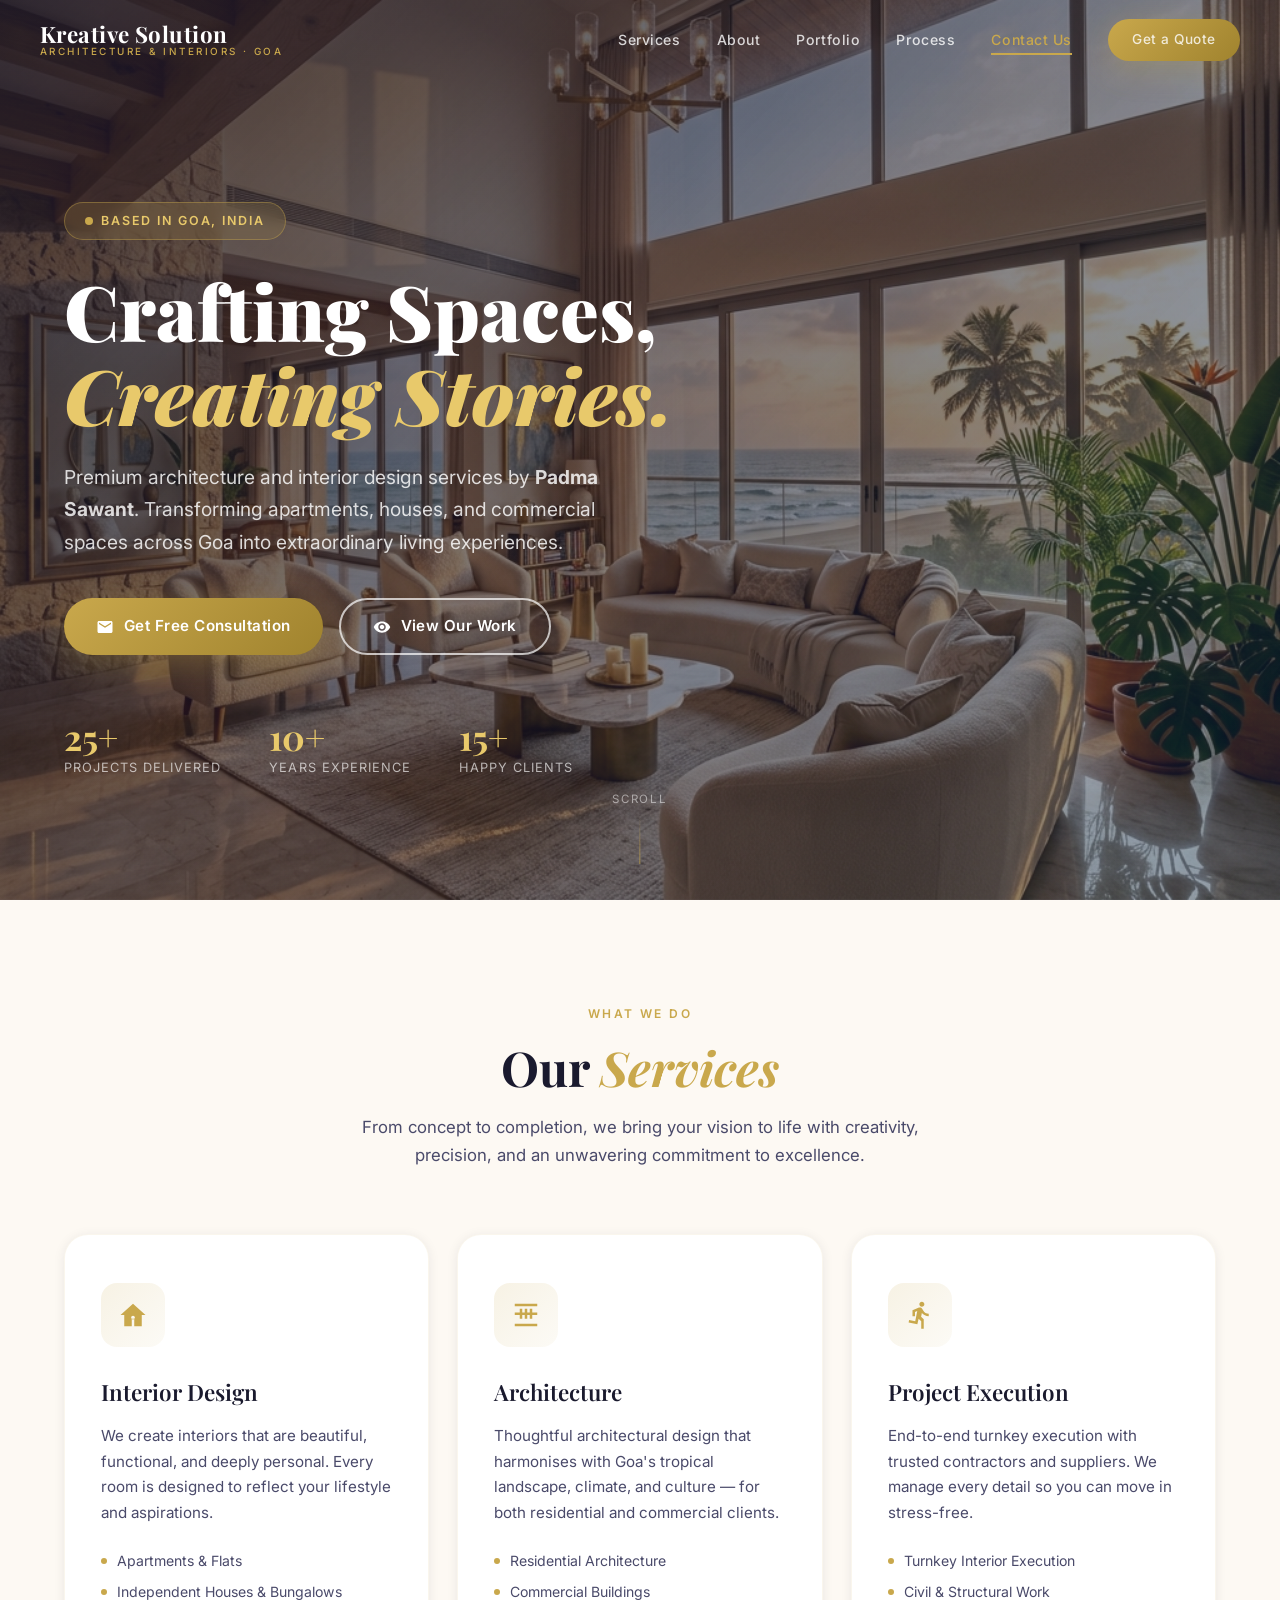
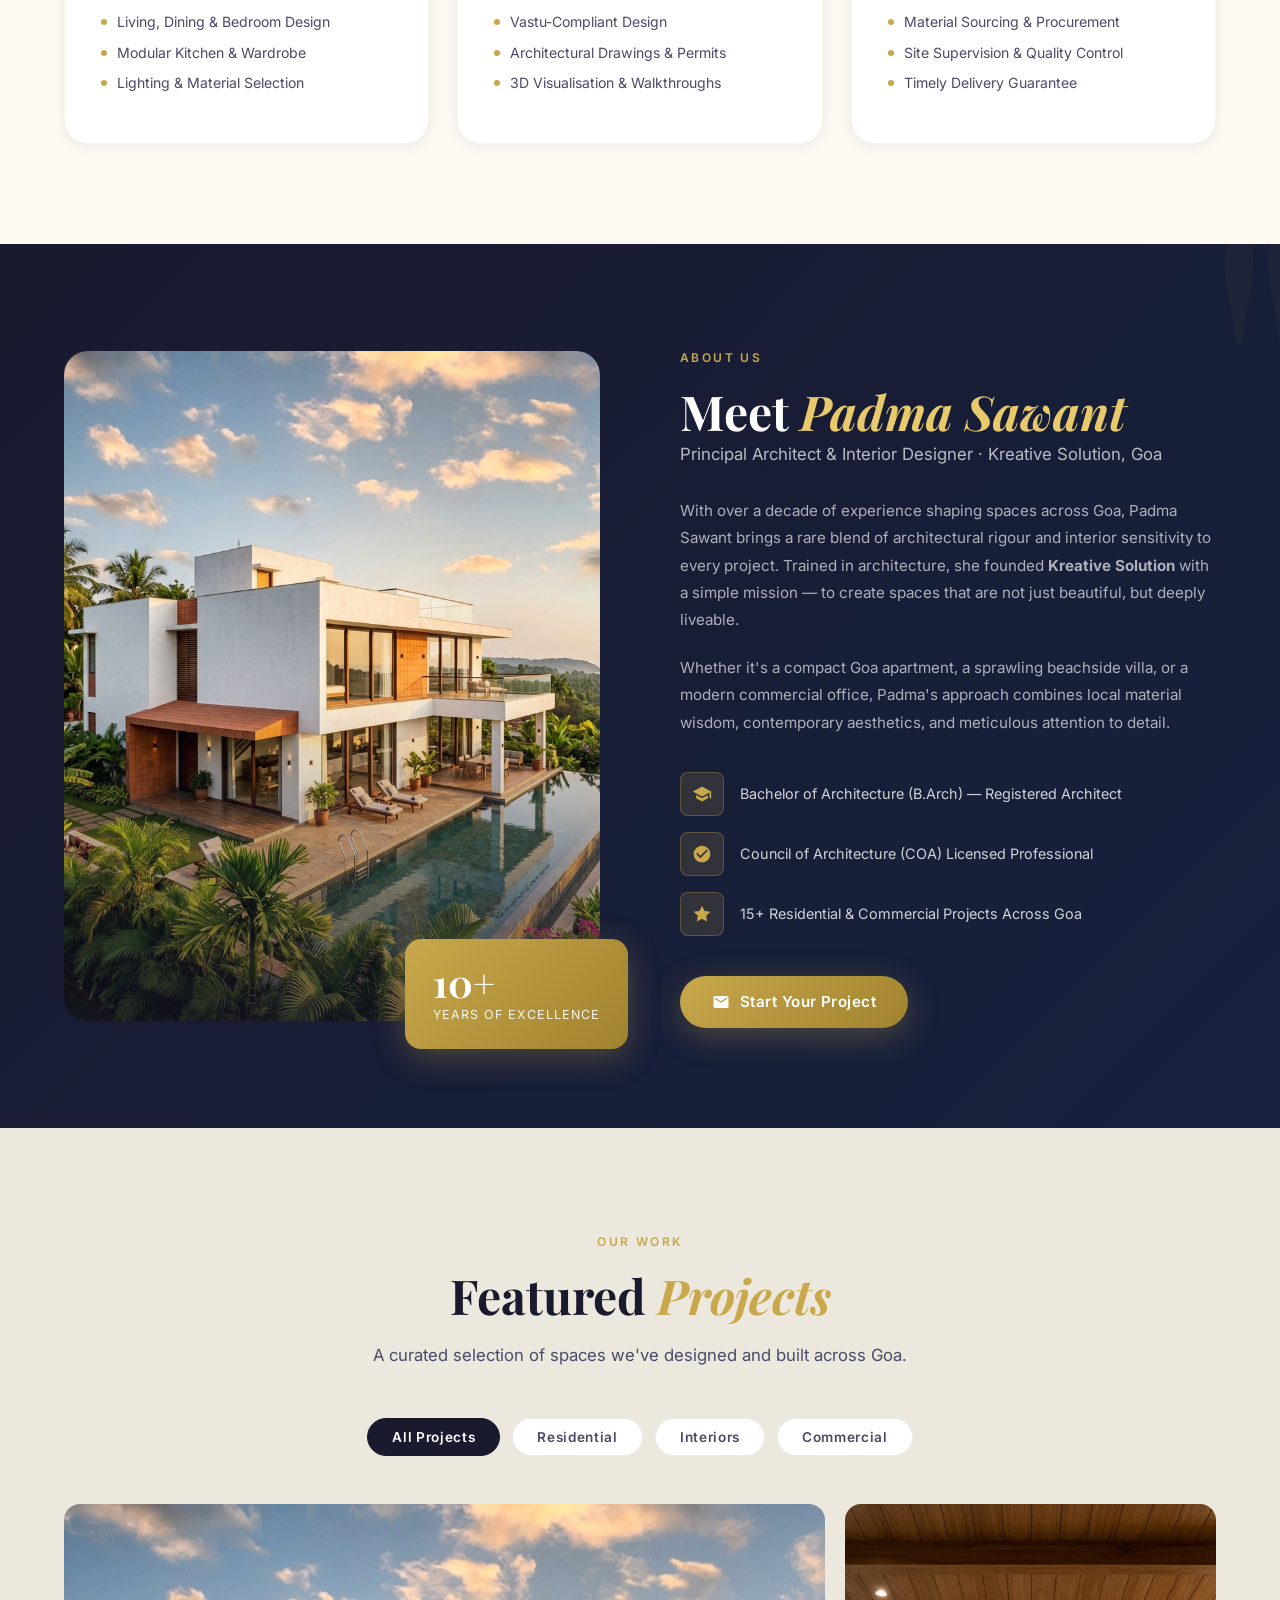
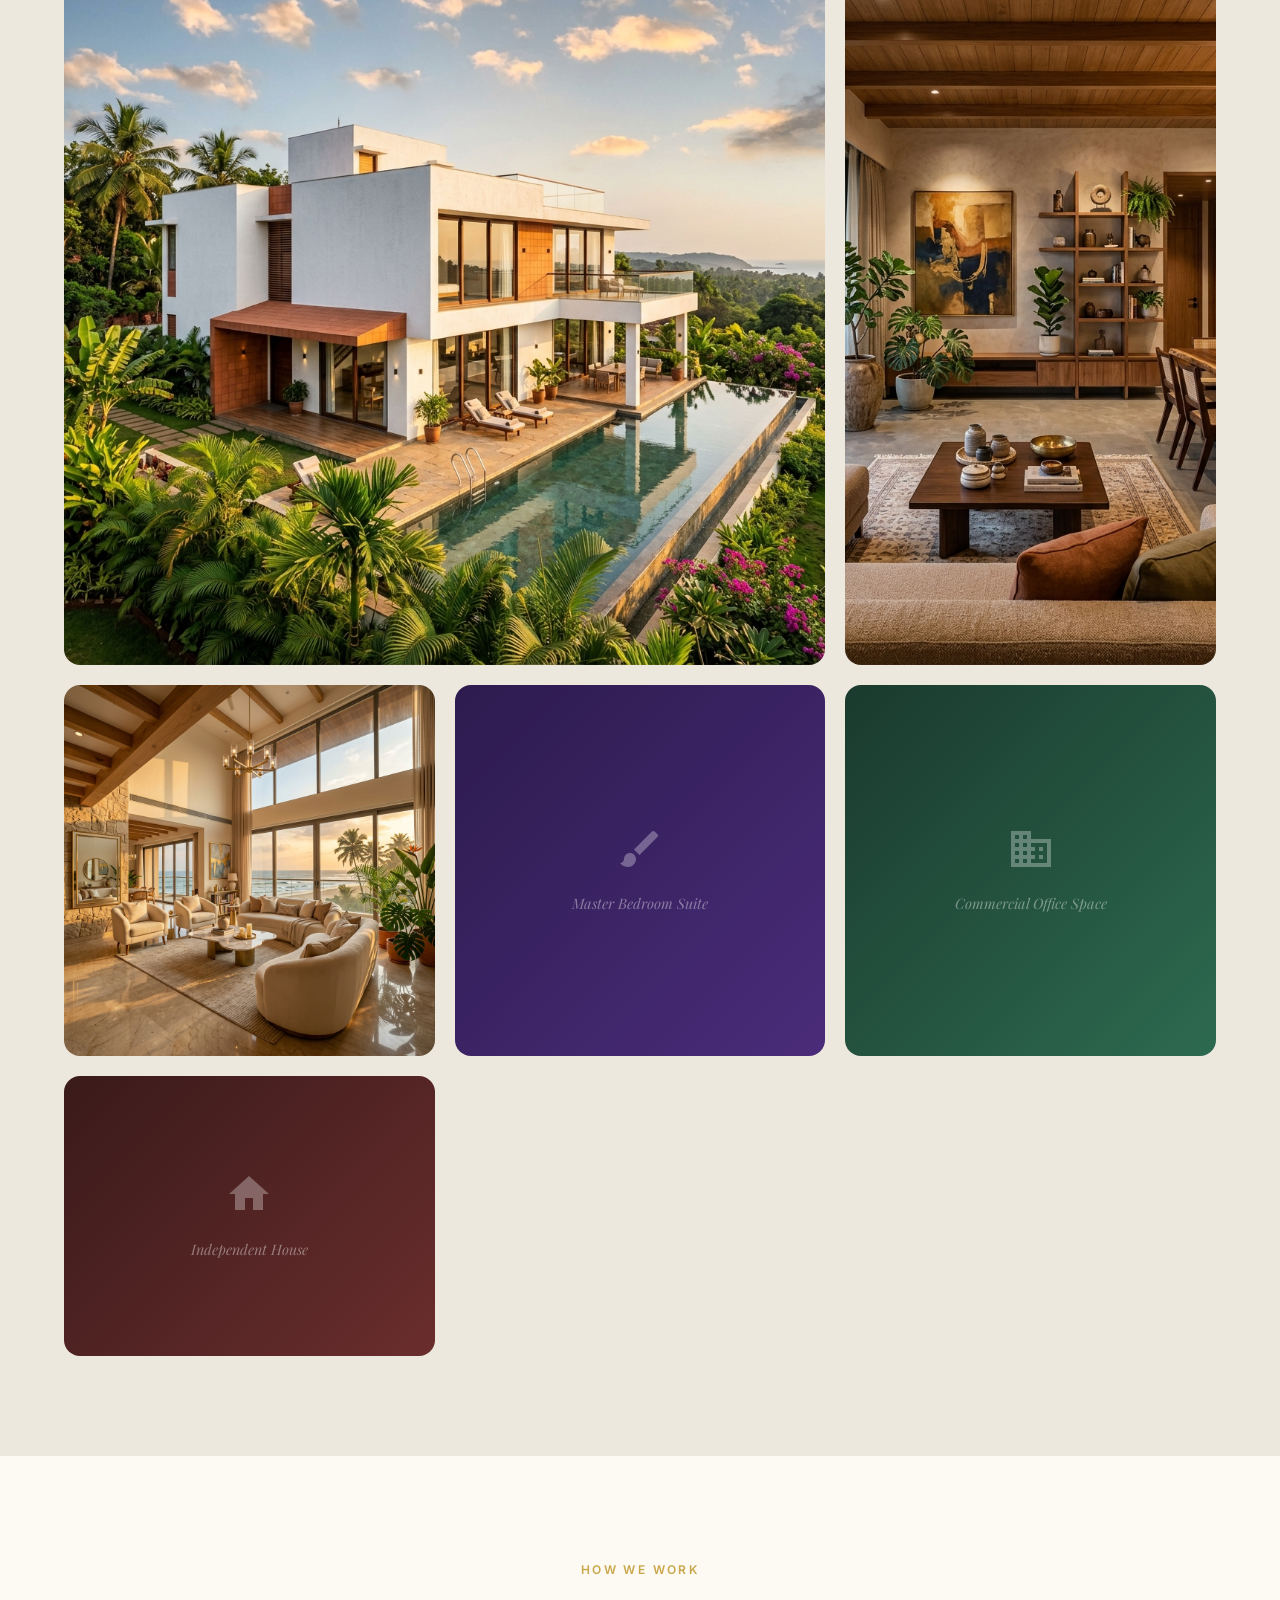
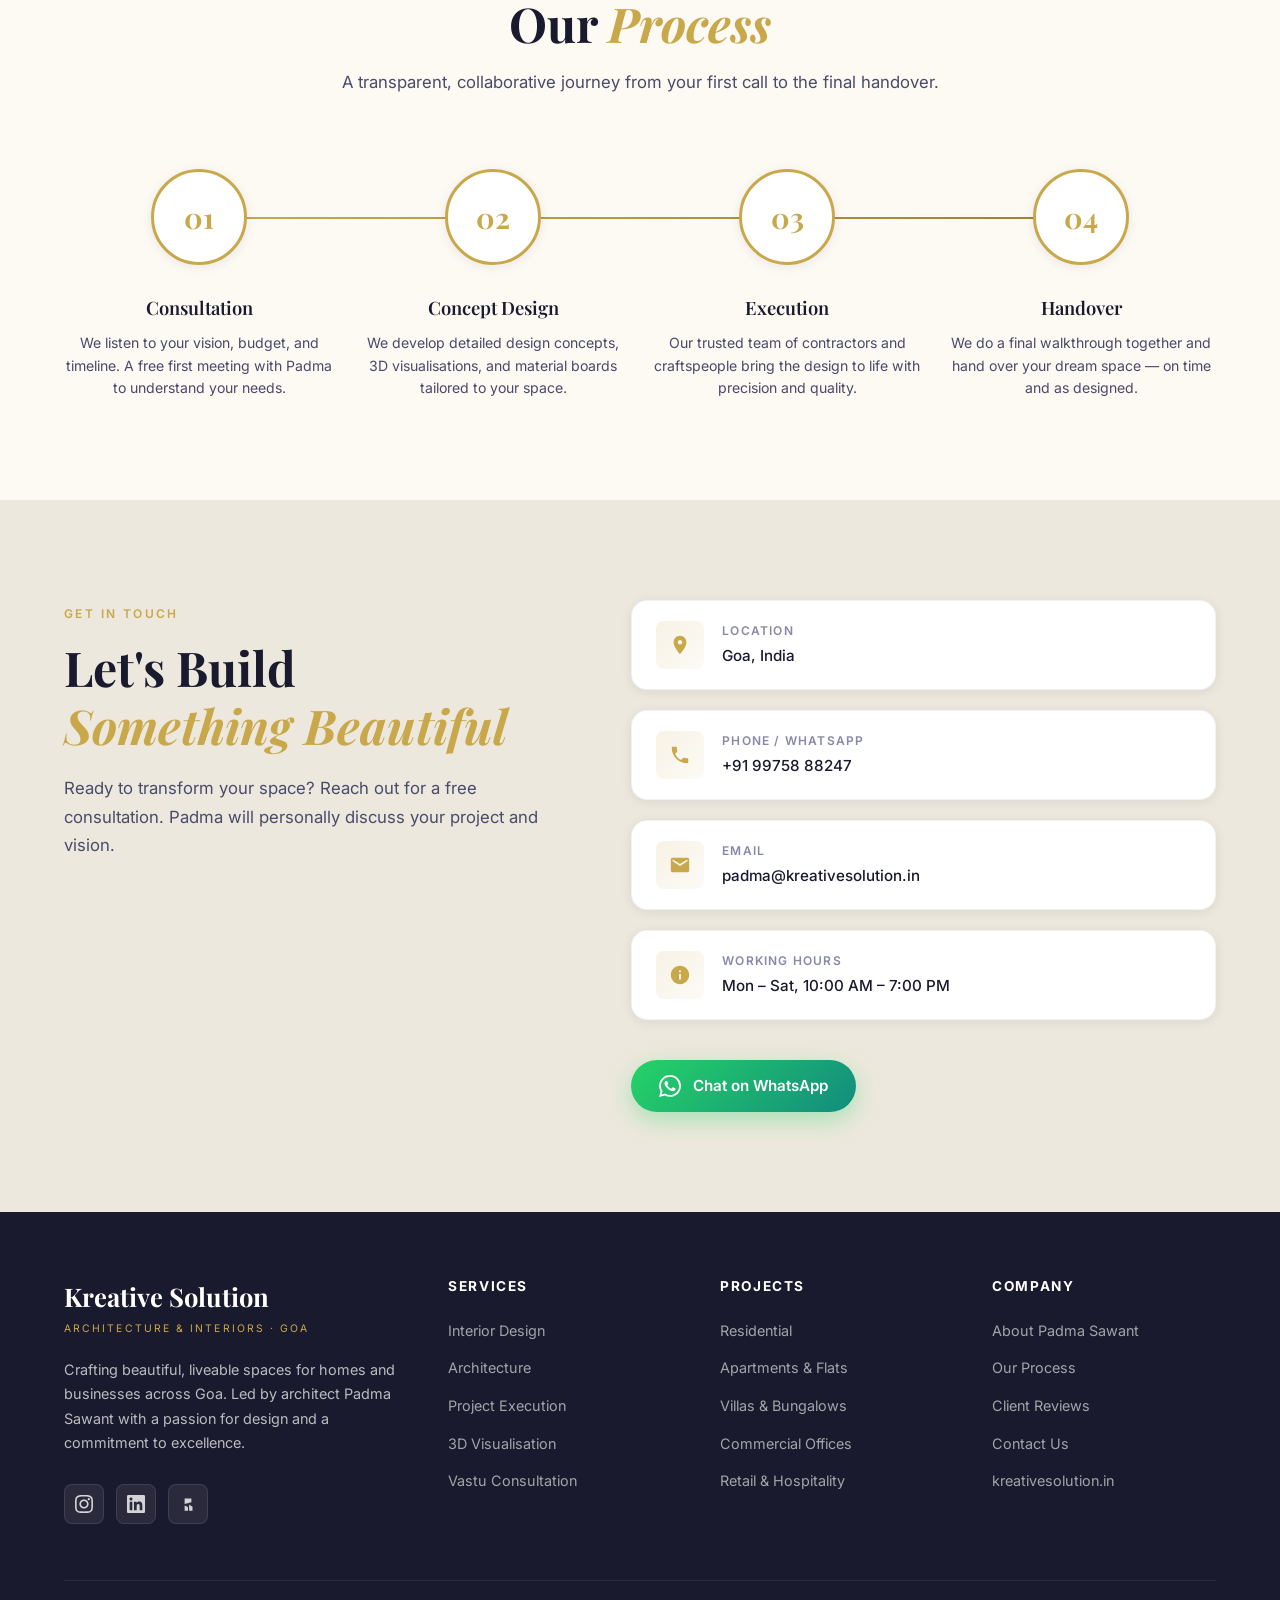
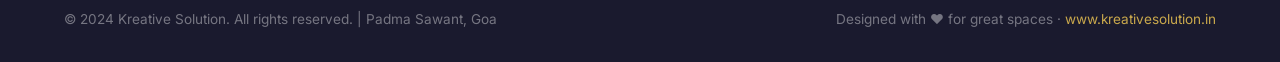
==== index.html @ ec3ca67a "Add files via upload" ====
<!DOCTYPE html>
<html lang="en">
<head>
  <meta charset="UTF-8" />
  <meta name="viewport" content="width=device-width, initial-scale=1.0" />

  <!-- SEO Meta -->
  <title>Kreative Solution | Architect & Interior Designer in Goa — Padma Sawant</title>
  <meta name="description" content="Kreative Solution by Padma Sawant — Premium architecture and interior design firm based in Goa, India. Specialising in residential apartments, flats, houses and commercial projects. Get a free consultation today." />
  <meta name="keywords" content="architect goa, interior designer goa, residential architecture goa, interior design apartment goa, kreative solution, padma sawant architect" />
  <meta name="author" content="Padma Sawant — Kreative Solution" />
  <link rel="canonical" href="https://www.kreativesolution.in/" />

  <!-- Open Graph -->
  <meta property="og:type" content="website" />
  <meta property="og:url" content="https://www.kreativesolution.in/" />
  <meta property="og:title" content="Kreative Solution | Architect & Interior Designer in Goa" />
  <meta property="og:description" content="Premium architecture and interior design services in Goa. Residential & commercial projects by Padma Sawant." />
  <meta property="og:image" content="assets/images/hero_background.png" />

  <!-- Schema Markup -->
  <script type="application/ld+json">
  {
    "@context": "https://schema.org",
    "@type": "ProfessionalService",
    "name": "Kreative Solution",
    "description": "Architecture and interior design firm based in Goa, India",
    "url": "https://www.kreativesolution.in",
    "founder": { "@type": "Person", "name": "Padma Sawant" },
    "address": {
      "@type": "PostalAddress",
      "addressLocality": "Goa",
      "addressCountry": "IN"
    },
    "serviceArea": { "@type": "Place", "name": "Goa, India" },
    "hasOfferCatalog": {
      "@type": "OfferCatalog",
      "name": "Services",
      "itemListElement": [
        { "@type": "Offer", "itemOffered": { "@type": "Service", "name": "Interior Design" } },
        { "@type": "Offer", "itemOffered": { "@type": "Service", "name": "Architecture" } },
        { "@type": "Offer", "itemOffered": { "@type": "Service", "name": "Project Execution" } }
      ]
    }
  }
  </script>

  <!-- Favicon (inline SVG data URI) -->
  <link rel="icon" type="image/svg+xml" href="data:image/svg+xml,<svg xmlns='http://www.w3.org/2000/svg' viewBox='0 0 100 100'><rect width='100' height='100' rx='16' fill='%231a1a2e'/><text y='72' x='50' text-anchor='middle' font-size='60' font-family='serif' fill='%23c9a84c'>K</text></svg>" />

  <!-- Stylesheets -->
  <link rel="stylesheet" href="css/style.css" />
</head>

<body>

    <!-- ===================== FLOATING WHATSAPP ===================== -->
    <a href="https://wa.me/919975888247?text=Hi%20Padma%2C%20I%20would%20like%20to%20discuss%20a%20project%20with%20Kreative%20Solution."
      class="fab-whatsapp"
      target="_blank"
      rel="noopener noreferrer"
      aria-label="Chat on WhatsApp"
      id="fab-whatsapp">
    <svg viewBox="0 0 24 24" xmlns="http://www.w3.org/2000/svg">
      <path d="M17.472 14.382c-.297-.149-1.758-.867-2.03-.967-.273-.099-.471-.148-.67.15-.197.297-.767.966-.94 1.164-.173.199-.347.223-.644.075-.297-.15-1.255-.463-2.39-1.475-.883-.788-1.48-1.761-1.653-2.059-.173-.297-.018-.458.13-.606.134-.133.298-.347.446-.52.149-.174.198-.298.298-.497.099-.198.05-.371-.025-.52-.075-.149-.669-1.612-.916-2.207-.242-.579-.487-.5-.669-.51-.173-.008-.371-.01-.57-.01-.198 0-.52.074-.792.372-.272.297-1.04 1.016-1.04 2.479 0 1.462 1.065 2.875 1.213 3.074.149.198 2.096 3.2 5.077 4.487.709.306 1.262.489 1.694.625.712.227 1.36.195 1.871.118.571-.085 1.758-.719 2.006-1.413.248-.694.248-1.289.173-1.413-.074-.124-.272-.198-.57-.347m-5.421 7.403h-.004a9.87 9.87 0 01-5.031-1.378l-.361-.214-3.741.982.998-3.648-.235-.374a9.86 9.86 0 01-1.51-5.26c.001-5.45 4.436-9.884 9.888-9.884 2.64 0 5.122 1.03 6.988 2.898a9.825 9.825 0 012.893 6.994c-.003 5.45-4.437 9.884-9.885 9.884m8.413-18.297A11.815 11.815 0 0012.05 0C5.495 0 .16 5.335.157 11.892c0 2.096.547 4.142 1.588 5.945L.057 24l6.305-1.654a11.882 11.882 0 005.683 1.448h.005c6.554 0 11.89-5.335 11.893-11.893a11.821 11.821 0 00-3.48-8.413z"/>
    </svg>
  </a>

  <!-- ===================== NAVBAR ===================== -->
  <nav id="navbar" role="navigation" aria-label="Main navigation">
    <div class="nav-inner">
      <a href="#hero" class="nav-logo" aria-label="Kreative Solution — Home">
        <span class="logo-name">Kreative Solution</span>
        <span class="logo-tagline">Architecture &amp; Interiors · Goa</span>
      </a>

      <div class="nav-links" id="nav-links">
        <a href="#services" id="nav-services">Services</a>
        <a href="#about" id="nav-about">About</a>
        <a href="#portfolio" id="nav-portfolio">Portfolio</a>
        <a href="#process" id="nav-process">Process</a>
        <a href="#contact" id="nav-contact">Contact Us</a>
        <a href="#contact" class="btn btn-primary nav-cta nav-cta-desktop" id="nav-contact-cta">Get a Quote</a>
      </div>

      <button class="nav-toggle" id="nav-toggle" aria-label="Toggle mobile menu" aria-expanded="false">
        <span></span><span></span><span></span>
      </button>
    </div>
  </nav>

  <!-- Mobile Nav Overlay -->
  <div class="nav-mobile" id="nav-mobile" role="dialog" aria-label="Mobile navigation">
    <a href="#services" class="mobile-link">Services</a>
    <a href="#about" class="mobile-link">About</a>
    <a href="#portfolio" class="mobile-link">Portfolio</a>
    <a href="#process" class="mobile-link">Process</a>
    <a href="#contact" class="mobile-link">Contact Us</a>
    <a href="#testimonials" class="mobile-link">Reviews</a>
    <a href="#contact" class="btn btn-primary">Get a Quote</a>
  </div>

  <!-- ===================== HERO ===================== -->
  <section id="hero" aria-label="Hero — Kreative Solution">
    <div class="hero-bg" aria-hidden="true"></div>
    <div class="hero-overlay" aria-hidden="true"></div>

    <div class="hero-content container">
      <div class="hero-badge">
        <span>Based in Goa, India</span>
      </div>

      <h1 class="hero-title">
        Crafting Spaces,<br />
        <span class="accent">Creating Stories.</span>
      </h1>

      <p class="hero-subtitle">
        Premium architecture and interior design services by <strong>Padma Sawant</strong>.
        Transforming apartments, houses, and commercial spaces across Goa into extraordinary living experiences.
      </p>

      <div class="hero-actions">
        <a href="#contact" class="btn btn-primary" id="hero-cta-primary">
          <svg viewBox="0 0 24 24" width="18" height="18" fill="currentColor"><path d="M20 4H4c-1.1 0-2 .9-2 2v12c0 1.1.9 2 2 2h16c1.1 0 2-.9 2-2V6c0-1.1-.9-2-2-2zm0 4l-8 5-8-5V6l8 5 8-5v2z"/></svg>
          Get Free Consultation
        </a>
        <a href="#portfolio" class="btn btn-outline" id="hero-cta-secondary">
          <svg viewBox="0 0 24 24" width="18" height="18" fill="currentColor"><path d="M12 4.5C7 4.5 2.73 7.61 1 12c1.73 4.39 6 7.5 11 7.5s9.27-3.11 11-7.5c-1.73-4.39-6-7.5-11-7.5zM12 17c-2.76 0-5-2.24-5-5s2.24-5 5-5 5 2.24 5 5-2.24 5-5 5zm0-8c-1.66 0-3 1.34-3 3s1.34 3 3 3 3-1.34 3-3-1.34-3-3-3z"/></svg>
          View Our Work
        </a>
      </div>

      <div class="hero-stats">
        <div class="stat-item">
          <span class="stat-number" id="stat-projects">25+</span>
          <span class="stat-label">Projects Delivered</span>
        </div>
        <div class="stat-item">
          <span class="stat-number" id="stat-years">10+</span>
          <span class="stat-label">Years Experience</span>
        </div>
        <div class="stat-item">
          <span class="stat-number" id="stat-clients">15+</span>
          <span class="stat-label">Happy Clients</span>
        </div>
      </div>
    </div>

    <div class="hero-scroll" aria-hidden="true">
      <span>Scroll</span>
      <div class="scroll-line"></div>
    </div>
  </section>

  <!-- ===================== SERVICES ===================== -->
  <section id="services" aria-labelledby="services-heading">
    <div class="container">
      <header class="services-header reveal">
        <span class="section-tag">What We Do</span>
        <h2 class="section-title" id="services-heading">Our <span>Services</span></h2>
        <p class="section-sub" style="margin: 16px auto 0;">
          From concept to completion, we bring your vision to life with creativity, precision, and an unwavering commitment to excellence.
        </p>
      </header>

      <div class="services-grid">
        <!-- Service 1 -->
        <article class="service-card reveal delay-1">
          <div class="service-icon">
            <svg viewBox="0 0 24 24"><path d="M12 3L2 12h3v9h6v-6h2v6h6v-9h3L12 3zm0 12.5c-.83 0-1.5-.67-1.5-1.5s.67-1.5 1.5-1.5 1.5.67 1.5 1.5-.67 1.5-1.5 1.5z"/></svg>
          </div>
          <h3 class="service-title">Interior Design</h3>
          <p class="service-desc">
            We create interiors that are beautiful, functional, and deeply personal. Every room is designed to reflect your lifestyle and aspirations.
          </p>
          <ul class="service-list">
            <li>Apartments &amp; Flats</li>
            <li>Independent Houses &amp; Bungalows</li>
            <li>Living, Dining &amp; Bedroom Design</li>
            <li>Modular Kitchen &amp; Wardrobe</li>
            <li>Lighting &amp; Material Selection</li>
          </ul>
        </article>

        <!-- Service 2 -->
        <article class="service-card reveal delay-2">
          <div class="service-icon">
            <svg viewBox="0 0 24 24"><path d="M3 3h18v2H3zm0 16h18v2H3zm4-12h2v8H7zm4 0h2v8h-2zm4 0h2v8h-2zM3 10h18v2H3z"/></svg>
          </div>
          <h3 class="service-title">Architecture</h3>
          <p class="service-desc">
            Thoughtful architectural design that harmonises with Goa's tropical landscape, climate, and culture — for both residential and commercial clients.
          </p>
          <ul class="service-list">
            <li>Residential Architecture</li>
            <li>Commercial Buildings</li>
            <li>Vastu-Compliant Design</li>
            <li>Architectural Drawings &amp; Permits</li>
            <li>3D Visualisation &amp; Walkthroughs</li>
          </ul>
        </article>

        <!-- Service 3 -->
        <article class="service-card reveal delay-3">
          <div class="service-icon">
            <svg viewBox="0 0 24 24"><path d="M13.49 5.48c1.1 0 2-.9 2-2s-.9-2-2-2-2 .9-2 2 .9 2 2 2zm-3.6 13.9l1-4.4 2.1 2v6h2v-7.5l-2.1-2 .6-3c1.3 1.5 3.3 2.5 5.5 2.5v-2c-1.9 0-3.5-1-4.3-2.4l-1-1.6c-.4-.6-1-1-1.7-1-.3 0-.5.1-.8.1l-5.2 2.2v4.7h2v-3.4l1.8-.7-1.6 8.1-4.9-1-.4 2 7 1.4z"/></svg>
          </div>
          <h3 class="service-title">Project Execution</h3>
          <p class="service-desc">
            End-to-end turnkey execution with trusted contractors and suppliers. We manage every detail so you can move in stress-free.
          </p>
          <ul class="service-list">
            <li>Turnkey Interior Execution</li>
            <li>Civil &amp; Structural Work</li>
            <li>Material Sourcing &amp; Procurement</li>
            <li>Site Supervision &amp; Quality Control</li>
            <li>Timely Delivery Guarantee</li>
          </ul>
        </article>
      </div>
    </div>
  </section>

  <!-- ===================== ABOUT ===================== -->
  <section id="about" aria-labelledby="about-heading">
    <div class="container">
      <div class="about-grid">
        <div class="about-image-wrapper reveal-left">
          <div class="about-image-frame">
            <img src="assets/images/architecture_exterior.png"
                 alt="Beautiful Goa residence designed by Kreative Solution"
                 loading="lazy" />
            <div class="about-image-overlay"></div>
          </div>
          <div class="about-badge-card">
            <div class="number">10+</div>
            <div class="label">Years of Excellence</div>
          </div>
        </div>

        <div class="about-content reveal-right">
          <span class="section-tag">About Us</span>
          <h2 class="section-title" id="about-heading">
            Meet <span>Padma Sawant</span>
          </h2>
          <p class="section-sub" style="color: rgba(255,255,255,0.7);">
            Principal Architect &amp; Interior Designer · Kreative Solution, Goa
          </p>
          <p class="about-bio">
            With over a decade of experience shaping spaces across Goa, Padma Sawant brings a rare blend of architectural rigour and interior sensitivity to every project. Trained in architecture, she founded <strong>Kreative Solution</strong> with a simple mission — to create spaces that are not just beautiful, but deeply liveable.
          </p>
          <p class="about-bio" style="margin-top: -16px;">
            Whether it's a compact Goa apartment, a sprawling beachside villa, or a modern commercial office, Padma's approach combines local material wisdom, contemporary aesthetics, and meticulous attention to detail.
          </p>

          <div class="about-credentials">
            <div class="credential-item">
              <div class="credential-icon">
                <svg viewBox="0 0 24 24"><path d="M12 3L1 9l11 6 9-4.91V17h2V9L12 3zM5 13.18v4L12 21l7-3.82v-4L12 17l-7-3.82z"/></svg>
              </div>
              <span class="credential-text">Bachelor of Architecture (B.Arch) — Registered Architect</span>
            </div>
            <div class="credential-item">
              <div class="credential-icon">
                <svg viewBox="0 0 24 24"><path d="M12 2C6.48 2 2 6.48 2 12s4.48 10 10 10 10-4.48 10-10S17.52 2 12 2zm-2 15l-5-5 1.41-1.41L10 14.17l7.59-7.59L19 8l-9 9z"/></svg>
              </div>
              <span class="credential-text">Council of Architecture (COA) Licensed Professional</span>
            </div>
            <div class="credential-item">
              <div class="credential-icon">
                <svg viewBox="0 0 24 24"><path d="M12 2l3.09 6.26L22 9.27l-5 4.87 1.18 6.88L12 17.77l-6.18 3.25L7 14.14 2 9.27l6.91-1.01L12 2z"/></svg>
              </div>
              <span class="credential-text">15+ Residential &amp; Commercial Projects Across Goa</span>
            </div>
          </div>

          <a href="#contact" class="btn btn-primary" id="about-cta">
            <svg viewBox="0 0 24 24" width="18" height="18" fill="currentColor"><path d="M20 4H4c-1.1 0-2 .9-2 2v12c0 1.1.9 2 2 2h16c1.1 0 2-.9 2-2V6c0-1.1-.9-2-2-2zm0 4l-8 5-8-5V6l8 5 8-5v2z"/></svg>
            Start Your Project
          </a>
        </div>
      </div>
    </div>
  </section>

  <!-- ===================== PORTFOLIO ===================== -->
  <section id="portfolio" aria-labelledby="portfolio-heading">
    <div class="container">
      <header class="portfolio-header reveal">
        <span class="section-tag">Our Work</span>
        <h2 class="section-title" id="portfolio-heading">Featured <span>Projects</span></h2>
        <p class="section-sub" style="margin: 16px auto 0;">
          A curated selection of spaces we've designed and built across Goa.
        </p>
      </header>

      <div class="portfolio-filters reveal">
        <button class="filter-btn active" data-filter="all" id="filter-all">All Projects</button>
        <button class="filter-btn" data-filter="residential" id="filter-residential">Residential</button>
        <button class="filter-btn" data-filter="interior" id="filter-interior">Interiors</button>
        <button class="filter-btn" data-filter="commercial" id="filter-commercial">Commercial</button>
      </div>

      <div class="portfolio-grid" id="portfolio-grid">
        <!-- Item 1 — Featured (spans 2 cols) -->
        <div class="portfolio-item reveal" data-category="residential" id="port-item-1">
          <img src="assets/images/architecture_exterior.png"
               alt="Contemporary Goa Villa — Kreative Solution"
               loading="lazy" />
          <div class="portfolio-item-overlay">
            <div class="portfolio-item-info">
              <p class="tag">Residential · Goa</p>
              <h3>Contemporary Beachside Villa</h3>
            </div>
          </div>
        </div>

        <!-- Item 2 -->
        <div class="portfolio-item reveal delay-1" data-category="interior" id="port-item-2">
          <img src="assets/images/interior_showcase.png"
               alt="Modern Living Room Interior — Kreative Solution"
               loading="lazy" />
          <div class="portfolio-item-overlay">
            <div class="portfolio-item-info">
              <p class="tag">Interior · Apartment</p>
              <h3>Modern Living &amp; Dining</h3>
            </div>
          </div>
        </div>

        <!-- Item 3 -->
        <div class="portfolio-item reveal delay-1" data-category="interior" id="port-item-3">
          <img src="assets/images/hero_background.png"
               alt="Luxury Goa Apartment Interior — Kreative Solution"
               loading="lazy" />
          <div class="portfolio-item-overlay">
            <div class="portfolio-item-info">
              <p class="tag">Interior · Luxury Flat</p>
              <h3>Beachview Luxury Apartment</h3>
            </div>
          </div>
        </div>

        <!-- Item 4 — placeholder -->
        <div class="portfolio-item reveal delay-2" data-category="interior" id="port-item-4">
          <div class="portfolio-placeholder">
            <div class="placeholder-icon">
              <svg viewBox="0 0 24 24"><path d="M7 14c-1.66 0-3 1.34-3 3 0 1.31-1.16 2-2 2 .92 1.22 2.49 2 4 2 2.21 0 4-1.79 4-4 0-1.66-1.34-3-3-3zm13.71-9.37l-1.34-1.34a1 1 0 0 0-1.41 0L9 12.25 11.75 15l8.96-8.96a1 1 0 0 0 0-1.41z"/></svg>
              <p>Master Bedroom Suite</p>
            </div>
          </div>
          <div class="portfolio-item-overlay">
            <div class="portfolio-item-info">
              <p class="tag">Interior · Bedroom</p>
              <h3>Luxe Master Suite Design</h3>
            </div>
          </div>
        </div>

        <!-- Item 5 — placeholder -->
        <div class="portfolio-item reveal delay-3" data-category="commercial" id="port-item-5">
          <div class="portfolio-placeholder">
            <div class="placeholder-icon">
              <svg viewBox="0 0 24 24"><path d="M12 7V3H2v18h20V7H12zM6 19H4v-2h2v2zm0-4H4v-2h2v2zm0-4H4V9h2v2zm0-4H4V5h2v2zm4 12H8v-2h2v2zm0-4H8v-2h2v2zm0-4H8V9h2v2zm0-4H8V5h2v2zm10 12h-8v-2h2v-2h-2v-2h2v-2h-2V9h8v10zm-2-8h-2v2h2v-2zm0 4h-2v2h2v-2z"/></svg>
              <p>Commercial Office Space</p>
            </div>
          </div>
          <div class="portfolio-item-overlay">
            <div class="portfolio-item-info">
              <p class="tag">Commercial · Office</p>
              <h3>Premium Corporate Office</h3>
            </div>
          </div>
        </div>

        <!-- Item 6 — placeholder -->
        <div class="portfolio-item reveal delay-4" data-category="residential" id="port-item-6">
          <div class="portfolio-placeholder">
            <div class="placeholder-icon">
              <svg viewBox="0 0 24 24"><path d="M10 20v-6h4v6h5v-8h3L12 3 2 12h3v8z"/></svg>
              <p>Independent House</p>
            </div>
          </div>
          <div class="portfolio-item-overlay">
            <div class="portfolio-item-info">
              <p class="tag">Residential · House</p>
              <h3>Traditional Goa House Renovation</h3>
            </div>
          </div>
        </div>
      </div>
    </div>
  </section>

  <!-- ===================== PROCESS ===================== -->
  <section id="process" aria-labelledby="process-heading">
    <div class="container">
      <header class="process-header reveal">
        <span class="section-tag">How We Work</span>
        <h2 class="section-title" id="process-heading">Our <span>Process</span></h2>
        <p class="section-sub" style="margin: 16px auto 0;">
          A transparent, collaborative journey from your first call to the final handover.
        </p>
      </header>

      <div class="process-steps">
        <div class="process-step reveal delay-1">
          <div class="step-number">01</div>
          <h3 class="step-title">Consultation</h3>
          <p class="step-desc">We listen to your vision, budget, and timeline. A free first meeting with Padma to understand your needs.</p>
        </div>
        <div class="process-step reveal delay-2">
          <div class="step-number">02</div>
          <h3 class="step-title">Concept Design</h3>
          <p class="step-desc">We develop detailed design concepts, 3D visualisations, and material boards tailored to your space.</p>
        </div>
        <div class="process-step reveal delay-3">
          <div class="step-number">03</div>
          <h3 class="step-title">Execution</h3>
          <p class="step-desc">Our trusted team of contractors and craftspeople bring the design to life with precision and quality.</p>
        </div>
        <div class="process-step reveal delay-4">
          <div class="step-number">04</div>
          <h3 class="step-title">Handover</h3>
          <p class="step-desc">We do a final walkthrough together and hand over your dream space — on time and as designed.</p>
        </div>
      </div>
    </div>
  </section>

  <!-- ===================== TESTIMONIALS ===================== -->
  <section id="testimonials" aria-labelledby="testimonials-heading" aria-hidden="true" style="display:none;">
    <div class="container">
      <header class="testimonials-header reveal">
        <span class="section-tag">Client Stories</span>
        <h2 class="section-title" id="testimonials-heading">What Our <span>Clients Say</span></h2>
      </header>

      <div class="testimonials-track-wrapper reveal">
        <div class="testimonials-track" id="testimonials-track">

          <div class="testimonial-card">
            <div class="testimonial-quote">"</div>
            <p class="testimonial-text">
              Padma transformed our 3BHK flat in Panaji into something straight out of a magazine. Her understanding of space, light, and our lifestyle was exceptional. The execution was smooth and within budget. Highly recommend Kreative Solution!
            </p>
            <div class="testimonial-author">
              <div class="author-avatar">R</div>
              <div>
                <div class="author-name">Rahul &amp; Priya Kamat</div>
                <div class="author-detail">3BHK Apartment, Panaji · Goa</div>
              </div>
            </div>
          </div>

          <div class="testimonial-card">
            <div class="testimonial-quote">"</div>
            <p class="testimonial-text">
              We hired Padma for the architecture and interiors of our new villa in Calangute. Her design perfectly captures the Goa vibe while being modern and functional. The attention to detail is incredible. Our home is our paradise now.
            </p>
            <div class="testimonial-author">
              <div class="author-avatar">S</div>
              <div>
                <div class="author-name">Suresh Naik</div>
                <div class="author-detail">Villa Architecture, Calangute · Goa</div>
              </div>
            </div>
          </div>

          <div class="testimonial-card">
            <div class="testimonial-quote">"</div>
            <p class="testimonial-text">
              Kreative Solution designed our office in Margao and the results were outstanding. Our team loves the workspace and clients are always impressed when they visit. Padma truly understands commercial design requirements.
            </p>
            <div class="testimonial-author">
              <div class="author-avatar">A</div>
              <div>
                <div class="author-name">Anita D'Souza</div>
                <div class="author-detail">Commercial Office, Margao · Goa</div>
              </div>
            </div>
          </div>

          <div class="testimonial-card">
            <div class="testimonial-quote">"</div>
            <p class="testimonial-text">
              From the first sketch to the last nail, Padma was professional, creative, and always available. Our flat renovation was completed on schedule and the quality of work is exceptional. Would work with Kreative Solution again without hesitation.
            </p>
            <div class="testimonial-author">
              <div class="author-avatar">V</div>
              <div>
                <div class="author-name">Vikram Shet</div>
                <div class="author-detail">2BHK Renovation, Vasco · Goa</div>
              </div>
            </div>
          </div>

        </div>
      </div>

      <div class="testimonials-controls reveal">
        <button class="testi-btn" id="testi-prev" aria-label="Previous testimonial">
          <svg viewBox="0 0 24 24"><path d="M15.41 7.41L14 6l-6 6 6 6 1.41-1.41L10.83 12z"/></svg>
        </button>
        <div class="testi-dots" id="testi-dots">
          <span class="testi-dot active" data-index="0"></span>
          <span class="testi-dot" data-index="1"></span>
          <span class="testi-dot" data-index="2"></span>
        </div>
        <button class="testi-btn" id="testi-next" aria-label="Next testimonial">
          <svg viewBox="0 0 24 24"><path d="M10 6L8.59 7.41 13.17 12l-4.58 4.59L10 18l6-6z"/></svg>
        </button>
      </div>
    </div>
  </section>

  <!-- ===================== CONTACT ===================== -->
  <section id="contact" aria-labelledby="contact-heading">
    <div class="container">
      <div class="contact-grid">

        <div class="contact-info">
          <span class="section-tag reveal">Get In Touch</span>
          <h2 class="section-title reveal" id="contact-heading">Let's Build<br /><span>Something Beautiful</span></h2>
          <p class="section-sub reveal">Ready to transform your space? Reach out for a free consultation. Padma will personally discuss your project and vision.</p>
        </div>

        <div class="contact-details">
          <div class="contact-cards reveal">
            <div class="contact-card">
              <div class="contact-card-icon">
                <svg viewBox="0 0 24 24"><path d="M12 2C8.13 2 5 5.13 5 9c0 5.25 7 13 7 13s7-7.75 7-13c0-3.87-3.13-7-7-7zm0 9.5c-1.38 0-2.5-1.12-2.5-2.5s1.12-2.5 2.5-2.5 2.5 1.12 2.5 2.5-1.12 2.5-2.5 2.5z"/></svg>
              </div>
              <div>
                <div class="contact-card-label">Location</div>
                <div class="contact-card-value">Goa, India</div>
              </div>
            </div>

            <div class="contact-card">
              <div class="contact-card-icon">
                <svg viewBox="0 0 24 24"><path d="M6.62 10.79c1.44 2.83 3.76 5.14 6.59 6.59l2.2-2.2c.27-.27.67-.36 1.02-.24 1.12.37 2.33.57 3.57.57.55 0 1 .45 1 1V20c0 .55-.45 1-1 1-9.39 0-17-7.61-17-17 0-.55.45-1 1-1h3.5c.55 0 1 .45 1 1 0 1.25.2 2.45.57 3.57.11.35.03.74-.25 1.02l-2.2 2.2z"/></svg>
              </div>
              <div>
                <div class="contact-card-label">Phone / WhatsApp</div>
                <div class="contact-card-value">+91 99758 88247</div>
              </div>
            </div>

            <div class="contact-card">
              <div class="contact-card-icon">
                <svg viewBox="0 0 24 24"><path d="M20 4H4c-1.1 0-2 .9-2 2v12c0 1.1.9 2 2 2h16c1.1 0 2-.9 2-2V6c0-1.1-.9-2-2-2zm0 4l-8 5-8-5V6l8 5 8-5v2z"/></svg>
              </div>
              <div>
                <div class="contact-card-label">Email</div>
                <div class="contact-card-value">padma@kreativesolution.in</div>
              </div>
            </div>

            <div class="contact-card">
              <div class="contact-card-icon">
                <svg viewBox="0 0 24 24"><path d="M12 2C6.48 2 2 6.48 2 12s4.48 10 10 10 10-4.48 10-10S17.52 2 12 2zm1 15h-2v-6h2v6zm0-8h-2V7h2v2z"/></svg>
              </div>
              <div>
                <div class="contact-card-label">Working Hours</div>
                <div class="contact-card-value">Mon – Sat, 10:00 AM – 7:00 PM</div>
              </div>
            </div>
          </div>

          <a href="https://wa.me/919975888247?text=Hi%20Padma%2C%20I%20would%20like%20to%20discuss%20a%20project."
             class="whatsapp-btn reveal"
             target="_blank"
             rel="noopener noreferrer"
             id="contact-whatsapp">
            <svg viewBox="0 0 24 24">
              <path d="M17.472 14.382c-.297-.149-1.758-.867-2.03-.967-.273-.099-.471-.148-.67.15-.197.297-.767.966-.94 1.164-.173.199-.347.223-.644.075-.297-.15-1.255-.463-2.39-1.475-.883-.788-1.48-1.761-1.653-2.059-.173-.297-.018-.458.13-.606.134-.133.298-.347.446-.52.149-.174.198-.298.298-.497.099-.198.05-.371-.025-.52-.075-.149-.669-1.612-.916-2.207-.242-.579-.487-.5-.669-.51-.173-.008-.371-.01-.57-.01-.198 0-.52.074-.792.372-.272.297-1.04 1.016-1.04 2.479 0 1.462 1.065 2.875 1.213 3.074.149.198 2.096 3.2 5.077 4.487.709.306 1.262.489 1.694.625.712.227 1.36.195 1.871.118.571-.085 1.758-.719 2.006-1.413.248-.694.248-1.289.173-1.413-.074-.124-.272-.198-.57-.347m-5.421 7.403h-.004a9.87 9.87 0 01-5.031-1.378l-.361-.214-3.741.982.998-3.648-.235-.374a9.86 9.86 0 01-1.51-5.26c.001-5.45 4.436-9.884 9.888-9.884 2.64 0 5.122 1.03 6.988 2.898a9.825 9.825 0 012.893 6.994c-.003 5.45-4.437 9.884-9.885 9.884m8.413-18.297A11.815 11.815 0 0012.05 0C5.495 0 .16 5.335.157 11.892c0 2.096.547 4.142 1.588 5.945L.057 24l6.305-1.654a11.882 11.882 0 005.683 1.448h.005c6.554 0 11.89-5.335 11.893-11.893a11.821 11.821 0 00-3.48-8.413z"/>
            </svg>
            Chat on WhatsApp
          </a>
        </div>

      </div>
    </div>
  </section>

  <!-- ===================== FOOTER ===================== -->
  <footer id="footer" role="contentinfo">
    <div class="container">
      <div class="footer-grid">
        <div class="footer-brand">
          <div class="logo-name">Kreative Solution</div>
          <div class="logo-tagline">Architecture &amp; Interiors · Goa</div>
          <p>Crafting beautiful, liveable spaces for homes and businesses across Goa. Led by architect Padma Sawant with a passion for design and a commitment to excellence.</p>
          <div class="social-links">
            <a href="https://www.instagram.com/" target="_blank" rel="noopener noreferrer" class="social-link" aria-label="Instagram">
              <svg viewBox="0 0 24 24"><path d="M12 2.163c3.204 0 3.584.012 4.85.07 3.252.148 4.771 1.691 4.919 4.919.058 1.265.069 1.645.069 4.849 0 3.205-.012 3.584-.069 4.849-.149 3.225-1.664 4.771-4.919 4.919-1.266.058-1.644.07-4.85.07-3.204 0-3.584-.012-4.849-.07-3.26-.149-4.771-1.699-4.919-4.92-.058-1.265-.07-1.644-.07-4.849 0-3.204.013-3.583.07-4.849.149-3.227 1.664-4.771 4.919-4.919 1.266-.057 1.645-.069 4.849-.069zm0-2.163c-3.259 0-3.667.014-4.947.072-4.358.2-6.78 2.618-6.98 6.98-.059 1.281-.073 1.689-.073 4.948 0 3.259.014 3.668.072 4.948.2 4.358 2.618 6.78 6.98 6.98 1.281.058 1.689.072 4.948.072 3.259 0 3.668-.014 4.948-.072 4.354-.2 6.782-2.618 6.979-6.98.059-1.28.073-1.689.073-4.948 0-3.259-.014-3.667-.072-4.947-.196-4.354-2.617-6.78-6.979-6.98-1.281-.059-1.69-.073-4.949-.073zm0 5.838c-3.403 0-6.162 2.759-6.162 6.162s2.759 6.163 6.162 6.163 6.162-2.759 6.162-6.163c0-3.403-2.759-6.162-6.162-6.162zm0 10.162c-2.209 0-4-1.79-4-4 0-2.209 1.791-4 4-4s4 1.791 4 4c0 2.21-1.791 4-4 4zm6.406-11.845c-.796 0-1.441.645-1.441 1.44s.645 1.44 1.441 1.44c.795 0 1.439-.645 1.439-1.44s-.644-1.44-1.439-1.44z"/></svg>
            </a>
            <a href="https://www.linkedin.com/" target="_blank" rel="noopener noreferrer" class="social-link" aria-label="LinkedIn">
              <svg viewBox="0 0 24 24"><path d="M20.447 20.452h-3.554v-5.569c0-1.328-.027-3.037-1.852-3.037-1.853 0-2.136 1.445-2.136 2.939v5.667H9.351V9h3.414v1.561h.046c.477-.9 1.637-1.85 3.37-1.85 3.601 0 4.267 2.37 4.267 5.455v6.286zM5.337 7.433c-1.144 0-2.063-.926-2.063-2.065 0-1.138.92-2.063 2.063-2.063 1.14 0 2.064.925 2.064 2.063 0 1.139-.925 2.065-2.064 2.065zm1.782 13.019H3.555V9h3.564v11.452zM22.225 0H1.771C.792 0 0 .774 0 1.729v20.542C0 23.227.792 24 1.771 24h20.451C23.2 24 24 23.227 24 22.271V1.729C24 .774 23.2 0 22.222 0h.003z"/></svg>
            </a>
            <a href="https://www.houzz.com/" target="_blank" rel="noopener noreferrer" class="social-link" aria-label="Houzz">
              <svg viewBox="0 0 24 24"><path d="M7.5 4.5v7.376L16.5 9.5V4.5h-9zm0 9.624V21h4.5v-5.126l-4.5-1.75zm6 2.376V21H18v-5.5l-4.5-2.75v4.75z"/></svg>
            </a>
          </div>
        </div>

        <div class="footer-col">
          <h4>Services</h4>
          <ul>
            <li><a href="#services">Interior Design</a></li>
            <li><a href="#services">Architecture</a></li>
            <li><a href="#services">Project Execution</a></li>
            <li><a href="#services">3D Visualisation</a></li>
            <li><a href="#services">Vastu Consultation</a></li>
          </ul>
        </div>

        <div class="footer-col">
          <h4>Projects</h4>
          <ul>
            <li><a href="#portfolio">Residential</a></li>
            <li><a href="#portfolio">Apartments &amp; Flats</a></li>
            <li><a href="#portfolio">Villas &amp; Bungalows</a></li>
            <li><a href="#portfolio">Commercial Offices</a></li>
            <li><a href="#portfolio">Retail &amp; Hospitality</a></li>
          </ul>
        </div>

        <div class="footer-col">
          <h4>Company</h4>
          <ul>
            <li><a href="#about">About Padma Sawant</a></li>
            <li><a href="#process">Our Process</a></li>
            <li><a href="#testimonials">Client Reviews</a></li>
            <li><a href="#contact">Contact Us</a></li>
            <li><a href="https://www.kreativesolution.in">kreativesolution.in</a></li>
          </ul>
        </div>
      </div>

      <hr class="footer-divider" />

      <div class="footer-bottom">
        <p>&copy; 2024 Kreative Solution. All rights reserved. | Padma Sawant, Goa</p>
        <p>Designed with ♥ for great spaces · <a href="https://www.kreativesolution.in">www.kreativesolution.in</a></p>
      </div>
    </div>
  </footer>

  <!-- ===================== JAVASCRIPT ===================== -->
  <script src="js/main.js"></script>

</body>
</html>
---- css/style.css ----
/* =========================================================
   KREATIVE SOLUTION — Main Stylesheet
   Author: Kreative Solution / Padma Sawant, Goa
   ========================================================= */

/* ---- Google Fonts ---- */
@import url('https://fonts.googleapis.com/css2?family=Playfair+Display:ital,wght@0,400;0,600;0,700;0,900;1,400;1,600&family=Inter:wght@300;400;500;600;700&display=swap');

/* ---- CSS Custom Properties ---- */
:root {
  --gold:        #c9a84c;
  --gold-light:  #e8c96b;
  --gold-dark:   #a0832e;
  --charcoal:    #1a1a2e;
  --charcoal-2:  #16213e;
  --charcoal-3:  #0f3460;
  --cream:       #f5f0e8;
  --cream-2:     #ede8dd;
  --warm-white:  #fdf9f3;
  --text-dark:   #1a1a2e;
  --text-mid:    #4a4a6a;
  --text-light:  #8888aa;
  --white:       #ffffff;

  --font-head:   'Playfair Display', Georgia, serif;
  --font-body:   'Inter', system-ui, sans-serif;

  --radius-sm:   8px;
  --radius-md:   16px;
  --radius-lg:   24px;
  --radius-xl:   40px;

  --shadow-sm:   0 2px 12px rgba(26,26,46,0.08);
  --shadow-md:   0 8px 32px rgba(26,26,46,0.14);
  --shadow-lg:   0 20px 60px rgba(26,26,46,0.20);
  --shadow-gold: 0 8px 32px rgba(201,168,76,0.30);

  --transition:  all 0.35s cubic-bezier(0.4, 0, 0.2, 1);
  --transition-slow: all 0.6s cubic-bezier(0.4, 0, 0.2, 1);

  --nav-height: 80px;
  --section-gap: 100px;
}

/* ---- Reset & Base ---- */
*, *::before, *::after { box-sizing: border-box; margin: 0; padding: 0; }

html {
  scroll-behavior: smooth;
  font-size: 16px;
  -webkit-text-size-adjust: 100%;
}

body {
  font-family: var(--font-body);
  color: var(--text-dark);
  background: var(--warm-white);
  line-height: 1.6;
  overflow-x: hidden;
}

img { display: block; max-width: 100%; height: auto; }
a { text-decoration: none; color: inherit; }
ul, ol { list-style: none; }
button { cursor: pointer; border: none; background: none; font-family: inherit; }
input, textarea, select { font-family: inherit; font-size: inherit; }

/* ---- Utility Classes ---- */
.container {
  max-width: 1200px;
  margin: 0 auto;
  padding: 0 24px;
}

.section-tag {
  display: inline-block;
  font-family: var(--font-body);
  font-size: 0.75rem;
  font-weight: 600;
  letter-spacing: 0.2em;
  text-transform: uppercase;
  color: var(--gold);
  margin-bottom: 16px;
}

.section-title {
  font-family: var(--font-head);
  font-size: clamp(2rem, 4vw, 3rem);
  font-weight: 700;
  line-height: 1.2;
  color: var(--charcoal);
}

.section-title span { color: var(--gold); font-style: italic; }

.section-sub {
  font-size: 1.05rem;
  color: var(--text-mid);
  line-height: 1.7;
  max-width: 600px;
}

.btn {
  display: inline-flex;
  align-items: center;
  gap: 10px;
  padding: 14px 32px;
  border-radius: var(--radius-xl);
  font-weight: 600;
  font-size: 0.95rem;
  letter-spacing: 0.03em;
  transition: var(--transition);
  position: relative;
  overflow: hidden;
}

.btn::before {
  content: '';
  position: absolute;
  inset: 0;
  background: rgba(255,255,255,0.15);
  opacity: 0;
  transition: opacity 0.3s;
}

.btn:hover::before { opacity: 1; }
.btn:hover { transform: translateY(-2px); }
.btn:active { transform: translateY(0); }

.btn-primary {
  background: linear-gradient(135deg, var(--gold), var(--gold-dark));
  color: var(--white);
  box-shadow: var(--shadow-gold);
}

.btn-primary:hover {
  box-shadow: 0 12px 40px rgba(201,168,76,0.45);
}

.btn-outline {
  background: transparent;
  color: var(--white);
  border: 2px solid rgba(255,255,255,0.7);
}

.btn-outline:hover {
  background: rgba(255,255,255,0.12);
  border-color: var(--white);
}

.btn-dark {
  background: var(--charcoal);
  color: var(--white);
}

.btn-dark:hover {
  background: var(--charcoal-3);
  box-shadow: var(--shadow-md);
}

/* ---- Scroll Reveal Animations ---- */
.reveal {
  opacity: 0;
  transform: translateY(40px);
  transition: opacity 0.7s ease, transform 0.7s ease;
}

.reveal.visible {
  opacity: 1;
  transform: translateY(0);
}

.reveal-left {
  opacity: 0;
  transform: translateX(-40px);
  transition: opacity 0.7s ease, transform 0.7s ease;
}

.reveal-left.visible {
  opacity: 1;
  transform: translateX(0);
}

.reveal-right {
  opacity: 0;
  transform: translateX(40px);
  transition: opacity 0.7s ease, transform 0.7s ease;
}

.reveal-right.visible {
  opacity: 1;
  transform: translateX(0);
}

.delay-1 { transition-delay: 0.1s; }
.delay-2 { transition-delay: 0.2s; }
.delay-3 { transition-delay: 0.3s; }
.delay-4 { transition-delay: 0.4s; }
.delay-5 { transition-delay: 0.5s; }

/* =========================================================
   NAVBAR
   ========================================================= */
#navbar {
  position: fixed;
  top: 0;
  left: 0;
  right: 0;
  z-index: 1000;
  height: var(--nav-height);
  display: flex;
  align-items: center;
  transition: var(--transition);
  padding: 0 24px;
}

#navbar.scrolled {
  background: rgba(26, 26, 46, 0.95);
  backdrop-filter: blur(20px);
  -webkit-backdrop-filter: blur(20px);
  box-shadow: 0 4px 30px rgba(0,0,0,0.3);
}

.nav-inner {
  max-width: 1200px;
  margin: 0 auto;
  width: 100%;
  display: flex;
  align-items: center;
  justify-content: space-between;
}

.nav-logo {
  display: flex;
  flex-direction: column;
  line-height: 1;
}

.nav-logo .logo-name {
  font-family: var(--font-head);
  font-size: 1.4rem;
  font-weight: 700;
  color: var(--white);
  letter-spacing: 0.02em;
}

.nav-logo .logo-tagline {
  font-size: 0.62rem;
  font-weight: 500;
  letter-spacing: 0.25em;
  text-transform: uppercase;
  color: var(--gold);
  margin-top: 2px;
}

.nav-links {
  display: flex;
  align-items: center;
  gap: 36px;
}

.nav-links a {
  font-size: 0.88rem;
  font-weight: 500;
  color: rgba(255,255,255,0.8);
  letter-spacing: 0.04em;
  transition: var(--transition);
  position: relative;
}

.nav-links a::after {
  content: '';
  position: absolute;
  left: 0;
  bottom: -4px;
  width: 0;
  height: 2px;
  background: var(--gold);
  transition: width 0.3s ease;
}

.nav-links a:hover,
.nav-links a.active {
  color: var(--gold);
}

.nav-links a:hover::after,
.nav-links a.active::after {
  width: 100%;
}

.nav-cta {
  padding: 10px 24px !important;
  font-size: 0.85rem !important;
}

/* Hamburger */
.nav-toggle {
  display: none;
  flex-direction: column;
  gap: 6px;
  padding: 4px;
  cursor: pointer;
  z-index: 1100;
}

.nav-toggle span {
  display: block;
  width: 26px;
  height: 2px;
  background: var(--white);
  border-radius: 2px;
  transition: var(--transition);
}

.nav-toggle.open span:nth-child(1) { transform: rotate(45deg) translate(5px, 6px); }
.nav-toggle.open span:nth-child(2) { opacity: 0; }
.nav-toggle.open span:nth-child(3) { transform: rotate(-45deg) translate(5px, -6px); }

/* Mobile nav */
.nav-mobile {
  display: none;
  position: fixed;
  inset: 0;
  background: rgba(26, 26, 46, 0.98);
  backdrop-filter: blur(20px);
  z-index: 999;
  flex-direction: column;
  align-items: center;
  justify-content: center;
  gap: 32px;
}

.nav-mobile.open { display: flex; }

.nav-mobile a {
  font-family: var(--font-head);
  font-size: 2rem;
  font-weight: 600;
  color: var(--white);
  transition: color 0.3s;
}

.nav-mobile a:hover { color: var(--gold); }

.nav-mobile .btn {
  font-family: var(--font-body);
  font-size: 1rem;
  margin-top: 8px;
}

/* =========================================================
   HERO SECTION
   ========================================================= */
#hero {
  position: relative;
  min-height: 100vh;
  display: flex;
  align-items: center;
  overflow: hidden;
}

.hero-bg {
  position: absolute;
  inset: 0;
  background-image: url('../assets/images/hero_background.png');
  background-size: cover;
  background-position: center;
  background-attachment: fixed;
  z-index: 0;
  transform: scale(1.05);
  animation: heroZoom 10s ease-out forwards;
}

@keyframes heroZoom {
  from { transform: scale(1.08); }
  to { transform: scale(1.0); }
}

.hero-overlay {
  position: absolute;
  inset: 0;
  background: linear-gradient(
    135deg,
    rgba(26, 26, 46, 0.80) 0%,
    rgba(26, 26, 46, 0.55) 50%,
    rgba(15, 52, 96, 0.40) 100%
  );
  z-index: 1;
}

.hero-content {
  position: relative;
  z-index: 2;
  padding-top: var(--nav-height);
  max-width: 1200px;
  margin: 0 auto;
  padding-left: 24px;
  padding-right: 24px;
  width: 100%;
}

.hero-badge {
  display: inline-flex;
  align-items: center;
  gap: 8px;
  padding: 8px 20px;
  background: rgba(201, 168, 76, 0.15);
  border: 1px solid rgba(201, 168, 76, 0.4);
  border-radius: var(--radius-xl);
  color: var(--gold-light);
  font-size: 0.78rem;
  font-weight: 600;
  letter-spacing: 0.15em;
  text-transform: uppercase;
  margin-bottom: 28px;
  backdrop-filter: blur(8px);
  animation: fadeInDown 0.8s ease 0.2s both;
}

.hero-badge::before {
  content: '';
  width: 8px;
  height: 8px;
  border-radius: 50%;
  background: var(--gold);
  animation: pulse 2s infinite;
}

@keyframes pulse {
  0%, 100% { opacity: 1; transform: scale(1); }
  50% { opacity: 0.5; transform: scale(0.8); }
}

.hero-title {
  font-family: var(--font-head);
  font-size: clamp(2.6rem, 6vw, 5rem);
  font-weight: 900;
  line-height: 1.1;
  color: var(--white);
  margin-bottom: 24px;
  animation: fadeInDown 0.8s ease 0.4s both;
}

.hero-title .accent {
  color: var(--gold-light);
  font-style: italic;
  display: block;
}

.hero-subtitle {
  font-size: clamp(1rem, 2vw, 1.2rem);
  color: rgba(255, 255, 255, 0.82);
  max-width: 560px;
  line-height: 1.7;
  margin-bottom: 40px;
  animation: fadeInDown 0.8s ease 0.6s both;
}

.hero-actions {
  display: flex;
  flex-wrap: wrap;
  gap: 16px;
  margin-bottom: 64px;
  animation: fadeInDown 0.8s ease 0.8s both;
}

.hero-stats {
  display: flex;
  gap: 48px;
  flex-wrap: wrap;
  animation: fadeInDown 0.8s ease 1.0s both;
}

.stat-item {
  display: flex;
  flex-direction: column;
}

.stat-number {
  font-family: var(--font-head);
  font-size: 2.2rem;
  font-weight: 700;
  color: var(--gold-light);
  line-height: 1;
}

.stat-label {
  font-size: 0.8rem;
  color: rgba(255,255,255,0.65);
  letter-spacing: 0.08em;
  text-transform: uppercase;
  margin-top: 4px;
}

.hero-scroll {
  position: absolute;
  bottom: 36px;
  left: 50%;
  transform: translateX(-50%);
  z-index: 2;
  display: flex;
  flex-direction: column;
  align-items: center;
  gap: 8px;
  color: rgba(255,255,255,0.5);
  font-size: 0.72rem;
  letter-spacing: 0.15em;
  text-transform: uppercase;
  animation: bounce 2s infinite 2s;
}

.scroll-line {
  width: 1px;
  height: 48px;
  background: linear-gradient(to bottom, transparent, rgba(201,168,76,0.7));
}

@keyframes bounce {
  0%, 100% { transform: translateX(-50%) translateY(0); }
  50% { transform: translateX(-50%) translateY(8px); }
}

@keyframes fadeInDown {
  from { opacity: 0; transform: translateY(-20px); }
  to { opacity: 1; transform: translateY(0); }
}

/* =========================================================
   SERVICES SECTION
   ========================================================= */
#services {
  padding: var(--section-gap) 0;
  background: var(--warm-white);
}

.services-header {
  text-align: center;
  margin-bottom: 64px;
}

.services-grid {
  display: grid;
  grid-template-columns: repeat(3, 1fr);
  gap: 28px;
}

.service-card {
  background: var(--white);
  border-radius: var(--radius-lg);
  padding: 48px 36px;
  box-shadow: var(--shadow-sm);
  border: 1px solid rgba(201,168,76,0.1);
  transition: var(--transition);
  position: relative;
  overflow: hidden;
}

.service-card::before {
  content: '';
  position: absolute;
  top: 0;
  left: 0;
  width: 4px;
  height: 100%;
  background: linear-gradient(180deg, var(--gold), var(--gold-dark));
  opacity: 0;
  transition: opacity 0.3s;
}

.service-card:hover {
  transform: translateY(-8px);
  box-shadow: var(--shadow-lg);
  border-color: rgba(201,168,76,0.25);
}

.service-card:hover::before { opacity: 1; }

.service-icon {
  width: 64px;
  height: 64px;
  border-radius: var(--radius-md);
  background: linear-gradient(135deg, rgba(201,168,76,0.15), rgba(201,168,76,0.05));
  display: flex;
  align-items: center;
  justify-content: center;
  margin-bottom: 28px;
  transition: var(--transition);
}

.service-card:hover .service-icon {
  background: linear-gradient(135deg, var(--gold), var(--gold-dark));
}

.service-icon svg {
  width: 30px;
  height: 30px;
  fill: var(--gold);
  transition: var(--transition);
}

.service-card:hover .service-icon svg {
  fill: var(--white);
}

.service-title {
  font-family: var(--font-head);
  font-size: 1.4rem;
  font-weight: 600;
  color: var(--charcoal);
  margin-bottom: 12px;
}

.service-desc {
  font-size: 0.95rem;
  color: var(--text-mid);
  line-height: 1.7;
  margin-bottom: 24px;
}

.service-list {
  display: flex;
  flex-direction: column;
  gap: 8px;
}

.service-list li {
  display: flex;
  align-items: center;
  gap: 10px;
  font-size: 0.88rem;
  color: var(--text-mid);
}

.service-list li::before {
  content: '';
  width: 6px;
  height: 6px;
  border-radius: 50%;
  background: var(--gold);
  flex-shrink: 0;
}

/* =========================================================
   ABOUT SECTION
   ========================================================= */
#about {
  padding: var(--section-gap) 0;
  background: linear-gradient(135deg, var(--charcoal) 0%, var(--charcoal-2) 100%);
  position: relative;
  overflow: hidden;
}

#about::before {
  content: '"';
  font-family: var(--font-head);
  font-size: 400px;
  color: rgba(201, 168, 76, 0.04);
  position: absolute;
  top: -80px;
  right: -40px;
  line-height: 1;
  pointer-events: none;
}

.about-grid {
  display: grid;
  grid-template-columns: 1fr 1fr;
  gap: 80px;
  align-items: center;
}

.about-image-wrapper {
  position: relative;
}

.about-image-frame {
  border-radius: var(--radius-lg);
  overflow: hidden;
  position: relative;
  aspect-ratio: 4/5;
}

.about-image-frame img {
  width: 100%;
  height: 100%;
  object-fit: cover;
  transition: transform 0.6s ease;
}

.about-image-frame:hover img { transform: scale(1.03); }

.about-image-overlay {
  position: absolute;
  inset: 0;
  background: linear-gradient(to top, rgba(26,26,46,0.6) 0%, transparent 50%);
}

.about-badge-card {
  position: absolute;
  bottom: -28px;
  right: -28px;
  background: linear-gradient(135deg, var(--gold), var(--gold-dark));
  border-radius: var(--radius-md);
  padding: 24px 28px;
  color: var(--white);
  box-shadow: var(--shadow-gold);
}

.about-badge-card .number {
  font-family: var(--font-head);
  font-size: 2.4rem;
  font-weight: 700;
  line-height: 1;
}

.about-badge-card .label {
  font-size: 0.78rem;
  opacity: 0.9;
  letter-spacing: 0.08em;
  text-transform: uppercase;
  margin-top: 4px;
}

.about-content { color: var(--white); }

.about-content .section-title { color: var(--white); }
.about-content .section-title span { color: var(--gold-light); }

.about-content .section-sub { color: rgba(255,255,255,0.7); }

.about-bio {
  font-size: 0.95rem;
  color: rgba(255,255,255,0.65);
  line-height: 1.8;
  margin: 28px 0 36px;
}

.about-credentials {
  display: flex;
  flex-direction: column;
  gap: 16px;
  margin-bottom: 40px;
}

.credential-item {
  display: flex;
  align-items: center;
  gap: 16px;
}

.credential-icon {
  width: 44px;
  height: 44px;
  border-radius: var(--radius-sm);
  background: rgba(201,168,76,0.15);
  border: 1px solid rgba(201,168,76,0.3);
  display: flex;
  align-items: center;
  justify-content: center;
  flex-shrink: 0;
}

.credential-icon svg {
  width: 20px;
  height: 20px;
  fill: var(--gold);
}

.credential-text {
  font-size: 0.9rem;
  color: rgba(255,255,255,0.8);
}

/* =========================================================
   PORTFOLIO SECTION
   ========================================================= */
#portfolio {
  padding: var(--section-gap) 0;
  background: var(--cream-2);
}

.portfolio-header {
  text-align: center;
  margin-bottom: 48px;
}

.portfolio-filters {
  display: flex;
  justify-content: center;
  gap: 12px;
  flex-wrap: wrap;
  margin-bottom: 48px;
}

.filter-btn {
  padding: 10px 24px;
  border-radius: var(--radius-xl);
  font-size: 0.85rem;
  font-weight: 600;
  letter-spacing: 0.05em;
  background: var(--white);
  color: var(--text-mid);
  border: 1.5px solid rgba(0,0,0,0.08);
  transition: var(--transition);
}

.filter-btn:hover,
.filter-btn.active {
  background: var(--charcoal);
  color: var(--white);
  border-color: var(--charcoal);
}

.portfolio-grid {
  display: grid;
  grid-template-columns: repeat(3, 1fr);
  grid-template-rows: auto;
  gap: 20px;
}

.portfolio-item {
  border-radius: var(--radius-md);
  overflow: hidden;
  position: relative;
  cursor: pointer;
  background: var(--charcoal-2);
  transition: var(--transition);
}

.portfolio-item:first-child {
  grid-column: span 2;
  grid-row: span 1;
}

.portfolio-item:hover { transform: scale(1.02); }

.portfolio-item img {
  width: 100%;
  height: 100%;
  object-fit: cover;
  transition: transform 0.6s ease;
  min-height: 280px;
}

.portfolio-item:first-child img { min-height: 400px; }

.portfolio-item:hover img { transform: scale(1.06); }

.portfolio-item-overlay {
  position: absolute;
  inset: 0;
  background: linear-gradient(to top, rgba(26,26,46,0.85) 0%, transparent 60%);
  opacity: 0;
  transition: opacity 0.4s;
  display: flex;
  align-items: flex-end;
  padding: 28px;
}

.portfolio-item:hover .portfolio-item-overlay { opacity: 1; }

.portfolio-item-info .tag {
  font-size: 0.72rem;
  font-weight: 600;
  letter-spacing: 0.15em;
  text-transform: uppercase;
  color: var(--gold);
  margin-bottom: 6px;
}

.portfolio-item-info h3 {
  font-family: var(--font-head);
  font-size: 1.2rem;
  color: var(--white);
}

/* CSS-gradient portfolio placeholders */
.portfolio-placeholder {
  width: 100%;
  height: 100%;
  min-height: 280px;
  display: flex;
  align-items: center;
  justify-content: center;
}

.portfolio-item:nth-child(4) .portfolio-placeholder {
  background: linear-gradient(135deg, #2d1b4e, #4a2c7a);
}
.portfolio-item:nth-child(5) .portfolio-placeholder {
  background: linear-gradient(135deg, #1a3a2e, #2d6a50);
}
.portfolio-item:nth-child(6) .portfolio-placeholder {
  background: linear-gradient(135deg, #3a1a1a, #6a2d2d);
}

.placeholder-icon {
  text-align: center;
  color: rgba(255,255,255,0.4);
}

.placeholder-icon svg {
  width: 48px;
  height: 48px;
  fill: rgba(255,255,255,0.3);
  margin-bottom: 12px;
}

.placeholder-icon p {
  font-size: 0.9rem;
  font-family: var(--font-head);
  font-style: italic;
}

/* =========================================================
   PROCESS SECTION
   ========================================================= */
#process {
  padding: var(--section-gap) 0;
  background: var(--warm-white);
}

.process-header {
  text-align: center;
  margin-bottom: 72px;
}

.process-steps {
  display: grid;
  grid-template-columns: repeat(4, 1fr);
  position: relative;
  gap: 24px;
}

.process-steps::before {
  content: '';
  position: absolute;
  top: 48px;
  left: calc(12.5% + 24px);
  right: calc(12.5% + 24px);
  height: 2px;
  background: linear-gradient(90deg, var(--gold), var(--gold-dark));
  z-index: 0;
}

.process-step {
  display: flex;
  flex-direction: column;
  align-items: center;
  text-align: center;
  position: relative;
  z-index: 1;
}

.step-number {
  width: 96px;
  height: 96px;
  border-radius: 50%;
  background: var(--white);
  border: 3px solid var(--gold);
  display: flex;
  align-items: center;
  justify-content: center;
  font-family: var(--font-head);
  font-size: 1.8rem;
  font-weight: 700;
  color: var(--gold);
  margin-bottom: 28px;
  box-shadow: var(--shadow-sm);
  transition: var(--transition);
}

.process-step:hover .step-number {
  background: linear-gradient(135deg, var(--gold), var(--gold-dark));
  color: var(--white);
  border-color: var(--gold);
  transform: scale(1.08);
  box-shadow: var(--shadow-gold);
}

.step-title {
  font-family: var(--font-head);
  font-size: 1.15rem;
  font-weight: 600;
  color: var(--charcoal);
  margin-bottom: 10px;
}

.step-desc {
  font-size: 0.88rem;
  color: var(--text-mid);
  line-height: 1.6;
}

/* =========================================================
   TESTIMONIALS SECTION
   ========================================================= */
#testimonials {
  padding: var(--section-gap) 0;
  background: linear-gradient(135deg, var(--charcoal) 0%, var(--charcoal-3) 100%);
  position: relative;
  overflow: hidden;
}

.testimonials-header {
  text-align: center;
  margin-bottom: 64px;
}

.testimonials-header .section-title { color: var(--white); }

.testimonials-track-wrapper {
  position: relative;
  overflow: hidden;
}

.testimonials-track {
  display: flex;
  gap: 28px;
  transition: transform 0.5s cubic-bezier(0.4,0,0.2,1);
}

.testimonial-card {
  flex: 0 0 calc(33.333% - 19px);
  background: rgba(255,255,255,0.06);
  backdrop-filter: blur(12px);
  border: 1px solid rgba(201,168,76,0.2);
  border-radius: var(--radius-lg);
  padding: 40px 36px;
}

.testimonial-quote {
  font-size: 2.5rem;
  color: var(--gold);
  font-family: var(--font-head);
  line-height: 1;
  margin-bottom: 20px;
}

.testimonial-text {
  font-size: 1rem;
  color: rgba(255,255,255,0.8);
  line-height: 1.75;
  font-style: italic;
  margin-bottom: 32px;
}

.testimonial-author {
  display: flex;
  align-items: center;
  gap: 14px;
}

.author-avatar {
  width: 52px;
  height: 52px;
  border-radius: 50%;
  background: linear-gradient(135deg, var(--gold), var(--gold-dark));
  display: flex;
  align-items: center;
  justify-content: center;
  font-family: var(--font-head);
  font-size: 1.2rem;
  font-weight: 700;
  color: var(--white);
  flex-shrink: 0;
}

.author-name {
  font-weight: 600;
  color: var(--white);
  font-size: 0.95rem;
}

.author-detail {
  font-size: 0.8rem;
  color: var(--gold);
  margin-top: 2px;
}

.testimonials-controls {
  display: flex;
  justify-content: center;
  align-items: center;
  gap: 16px;
  margin-top: 48px;
}

.testi-btn {
  width: 48px;
  height: 48px;
  border-radius: 50%;
  background: rgba(255,255,255,0.1);
  border: 1px solid rgba(201,168,76,0.3);
  display: flex;
  align-items: center;
  justify-content: center;
  color: var(--white);
  transition: var(--transition);
  cursor: pointer;
}

.testi-btn:hover {
  background: var(--gold);
  border-color: var(--gold);
}

.testi-btn svg { width: 18px; height: 18px; fill: currentColor; }

.testi-dots {
  display: flex;
  gap: 8px;
}

.testi-dot {
  width: 8px;
  height: 8px;
  border-radius: 50%;
  background: rgba(255,255,255,0.3);
  transition: var(--transition);
  cursor: pointer;
}

.testi-dot.active {
  background: var(--gold);
  width: 24px;
  border-radius: 4px;
}

/* =========================================================
   CONTACT SECTION
   ========================================================= */
#contact {
  padding: var(--section-gap) 0;
  background: var(--cream-2);
}

.contact-grid {
  display: grid;
  grid-template-columns: 1fr 1.2fr;
  gap: 80px;
  align-items: start;
}

.contact-info .section-title { margin-bottom: 20px; }
.contact-info .section-sub { margin-bottom: 48px; }

.contact-cards {
  display: flex;
  flex-direction: column;
  gap: 20px;
  margin-bottom: 40px;
}

.contact-card {
  display: flex;
  align-items: flex-start;
  gap: 18px;
  padding: 20px 24px;
  background: var(--white);
  border-radius: var(--radius-md);
  box-shadow: var(--shadow-sm);
  border: 1px solid rgba(0,0,0,0.05);
  transition: var(--transition);
}

.contact-card:hover {
  box-shadow: var(--shadow-md);
  transform: translateX(4px);
}

.contact-card-icon {
  width: 48px;
  height: 48px;
  border-radius: var(--radius-sm);
  background: linear-gradient(135deg, rgba(201,168,76,0.15), rgba(201,168,76,0.05));
  display: flex;
  align-items: center;
  justify-content: center;
  flex-shrink: 0;
}

.contact-card-icon svg {
  width: 22px;
  height: 22px;
  fill: var(--gold);
}

.contact-card-label {
  font-size: 0.75rem;
  font-weight: 600;
  letter-spacing: 0.1em;
  text-transform: uppercase;
  color: var(--text-light);
  margin-bottom: 4px;
}

.contact-card-value {
  font-size: 0.95rem;
  font-weight: 500;
  color: var(--text-dark);
}

.whatsapp-btn {
  display: inline-flex;
  align-items: center;
  gap: 12px;
  padding: 14px 28px;
  background: linear-gradient(135deg, #25D366, #128C7E);
  color: var(--white);
  border-radius: var(--radius-xl);
  font-weight: 600;
  font-size: 0.95rem;
  box-shadow: 0 8px 24px rgba(37,211,102,0.35);
  transition: var(--transition);
}

.whatsapp-btn:hover {
  transform: translateY(-2px);
  box-shadow: 0 12px 32px rgba(37,211,102,0.45);
}

.whatsapp-btn svg { width: 22px; height: 22px; fill: currentColor; }

/* Contact Form */
.contact-form-card {
  background: var(--white);
  border-radius: var(--radius-lg);
  padding: 48px 44px;
  box-shadow: var(--shadow-md);
  border: 1px solid rgba(0,0,0,0.04);
}

.form-title {
  font-family: var(--font-head);
  font-size: 1.6rem;
  font-weight: 700;
  color: var(--charcoal);
  margin-bottom: 8px;
}

.form-subtitle {
  font-size: 0.9rem;
  color: var(--text-mid);
  margin-bottom: 36px;
}

.form-row {
  display: grid;
  grid-template-columns: 1fr 1fr;
  gap: 16px;
}

.form-group {
  display: flex;
  flex-direction: column;
  gap: 8px;
  margin-bottom: 20px;
}

.form-group label {
  font-size: 0.82rem;
  font-weight: 600;
  color: var(--text-mid);
  letter-spacing: 0.04em;
}

.form-group input,
.form-group select,
.form-group textarea {
  padding: 13px 18px;
  background: var(--cream);
  border: 2px solid transparent;
  border-radius: var(--radius-sm);
  font-size: 0.95rem;
  color: var(--text-dark);
  transition: var(--transition);
  outline: none;
}

.form-group input:focus,
.form-group select:focus,
.form-group textarea:focus {
  border-color: var(--gold);
  background: var(--white);
  box-shadow: 0 0 0 4px rgba(201,168,76,0.1);
}

.form-group textarea {
  min-height: 120px;
  resize: vertical;
}

.form-group select {
  appearance: none;
  background-image: url("data:image/svg+xml,%3Csvg xmlns='http://www.w3.org/2000/svg' viewBox='0 0 24 24' fill='%238888aa'%3E%3Cpath d='M7 10l5 5 5-5z'/%3E%3C/svg%3E");
  background-repeat: no-repeat;
  background-position: right 14px center;
  background-size: 20px;
}

.form-submit {
  width: 100%;
  padding: 16px;
  font-size: 1rem;
  border-radius: var(--radius-sm);
}

.form-success {
  display: none;
  text-align: center;
  padding: 40px;
}

.form-success svg {
  width: 64px;
  height: 64px;
  fill: #22c55e;
  margin: 0 auto 20px;
}

.form-success h3 {
  font-family: var(--font-head);
  font-size: 1.4rem;
  color: var(--charcoal);
  margin-bottom: 8px;
}

.form-success p { color: var(--text-mid); }

/* =========================================================
   FOOTER
   ========================================================= */
#footer {
  background: var(--charcoal);
  color: rgba(255,255,255,0.7);
  padding: 64px 0 32px;
}

.footer-grid {
  display: grid;
  grid-template-columns: 1.5fr 1fr 1fr 1fr;
  gap: 48px;
  margin-bottom: 56px;
}

.footer-brand .logo-name {
  font-family: var(--font-head);
  font-size: 1.6rem;
  font-weight: 700;
  color: var(--white);
  margin-bottom: 4px;
}

.footer-brand .logo-tagline {
  font-size: 0.65rem;
  letter-spacing: 0.2em;
  text-transform: uppercase;
  color: var(--gold);
  margin-bottom: 20px;
}

.footer-brand p {
  font-size: 0.9rem;
  line-height: 1.7;
  margin-bottom: 28px;
}

.social-links {
  display: flex;
  gap: 12px;
}

.social-link {
  width: 40px;
  height: 40px;
  border-radius: var(--radius-sm);
  background: rgba(255,255,255,0.07);
  border: 1px solid rgba(255,255,255,0.1);
  display: flex;
  align-items: center;
  justify-content: center;
  transition: var(--transition);
}

.social-link:hover {
  background: var(--gold);
  border-color: var(--gold);
}

.social-link svg { width: 18px; height: 18px; fill: rgba(255,255,255,0.8); }
.social-link:hover svg { fill: var(--white); }

.footer-col h4 {
  font-weight: 700;
  font-size: 0.85rem;
  letter-spacing: 0.12em;
  text-transform: uppercase;
  color: var(--white);
  margin-bottom: 20px;
}

.footer-col ul {
  display: flex;
  flex-direction: column;
  gap: 12px;
}

.footer-col ul li a {
  font-size: 0.9rem;
  color: rgba(255,255,255,0.6);
  transition: color 0.3s;
}

.footer-col ul li a:hover { color: var(--gold); }

.footer-divider {
  border: none;
  border-top: 1px solid rgba(255,255,255,0.08);
  margin-bottom: 28px;
}

.footer-bottom {
  display: flex;
  align-items: center;
  justify-content: space-between;
  flex-wrap: wrap;
  gap: 16px;
}

.footer-bottom p {
  font-size: 0.85rem;
  color: rgba(255,255,255,0.4);
}

.footer-bottom a {
  color: var(--gold);
}

/* =========================================================
   FLOATING WHATSAPP BUTTON
   ========================================================= */
.fab-whatsapp {
  position: fixed;
  bottom: 32px;
  right: 32px;
  z-index: 900;
  width: 58px;
  height: 58px;
  border-radius: 50%;
  background: linear-gradient(135deg, #25D366, #128C7E);
  display: flex;
  align-items: center;
  justify-content: center;
  box-shadow: 0 6px 24px rgba(37,211,102,0.5);
  transition: var(--transition);
  animation: fabPulse 3s infinite 2s;
}

.fab-whatsapp:hover {
  transform: scale(1.12);
  box-shadow: 0 10px 32px rgba(37,211,102,0.6);
}

.fab-whatsapp svg { width: 28px; height: 28px; fill: var(--white); }

@keyframes fabPulse {
  0%, 100% { box-shadow: 0 6px 24px rgba(37,211,102,0.5); }
  50% { box-shadow: 0 6px 40px rgba(37,211,102,0.8), 0 0 0 12px rgba(37,211,102,0.1); }
}

/* =========================================================
   RESPONSIVE DESIGN
   ========================================================= */
@media (max-width: 1024px) {
  .services-grid { grid-template-columns: 1fr 1fr; }
  .process-steps { grid-template-columns: 1fr 1fr; }
  .process-steps::before { display: none; }
  .footer-grid { grid-template-columns: 1fr 1fr; }
  .portfolio-grid { grid-template-columns: 1fr 1fr; }
  .portfolio-item:first-child { grid-column: span 2; }
}

@media (max-width: 768px) {
  :root { --section-gap: 72px; }

  .nav-links, .nav-cta-desktop { display: none; }
  .nav-toggle { display: flex; }

  .hero-title { font-size: 2.4rem; }
  .hero-stats { gap: 28px; }

  .services-grid { grid-template-columns: 1fr; }

  .about-grid { grid-template-columns: 1fr; gap: 48px; }
  .about-badge-card { bottom: -20px; right: -12px; }

  .portfolio-grid { grid-template-columns: 1fr; }
  .portfolio-item:first-child { grid-column: span 1; }

  .testimonial-card { flex: 0 0 calc(100% - 0px); }

  .contact-grid { grid-template-columns: 1fr; gap: 48px; }

  .contact-form-card { padding: 32px 24px; }

  .form-row { grid-template-columns: 1fr; }

  .footer-grid { grid-template-columns: 1fr; gap: 36px; }
  .footer-bottom { flex-direction: column; text-align: center; }

  .hero-badge { font-size: 0.7rem; }
}

@media (max-width: 480px) {
  .hero-actions { flex-direction: column; align-items: flex-start; }
  .hero-stats { gap: 20px; }
  .stat-number { font-size: 1.8rem; }
  .about-badge-card { padding: 18px 20px; }
  .about-badge-card .number { font-size: 1.8rem; }
}
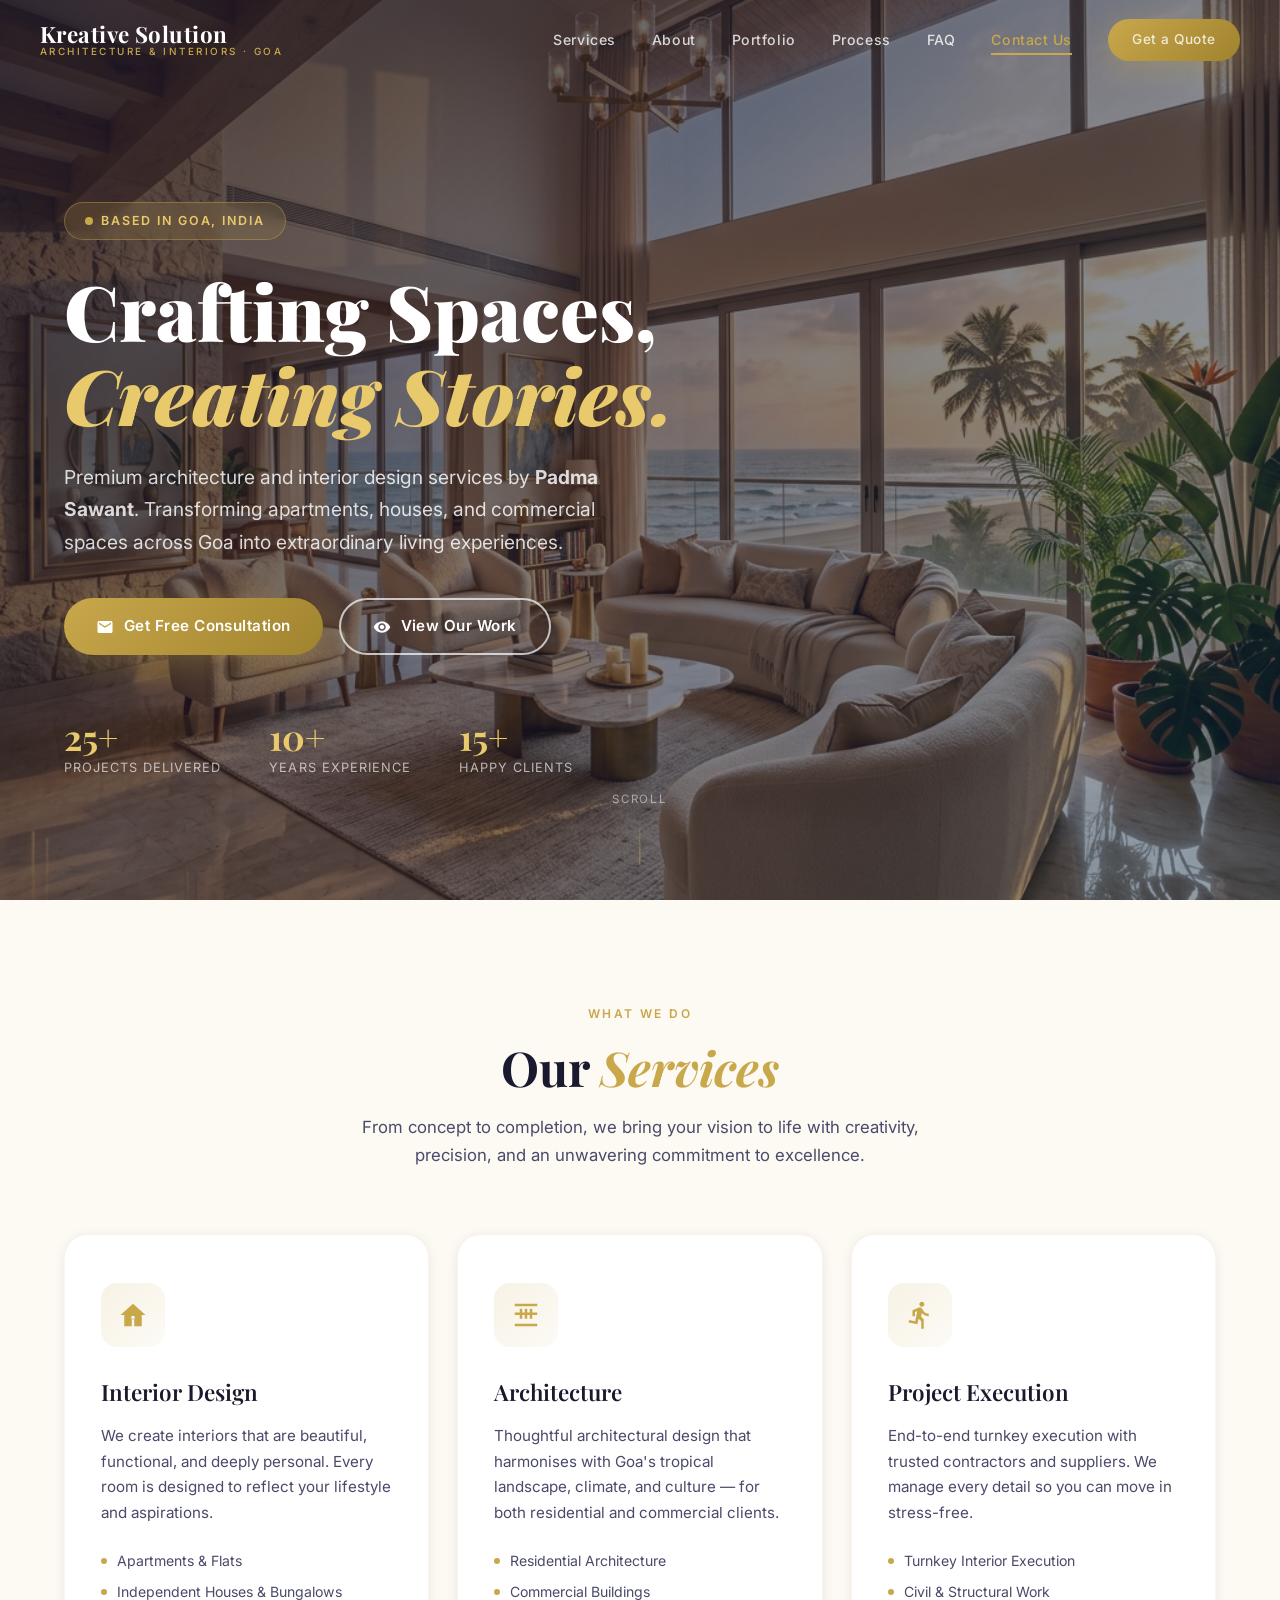
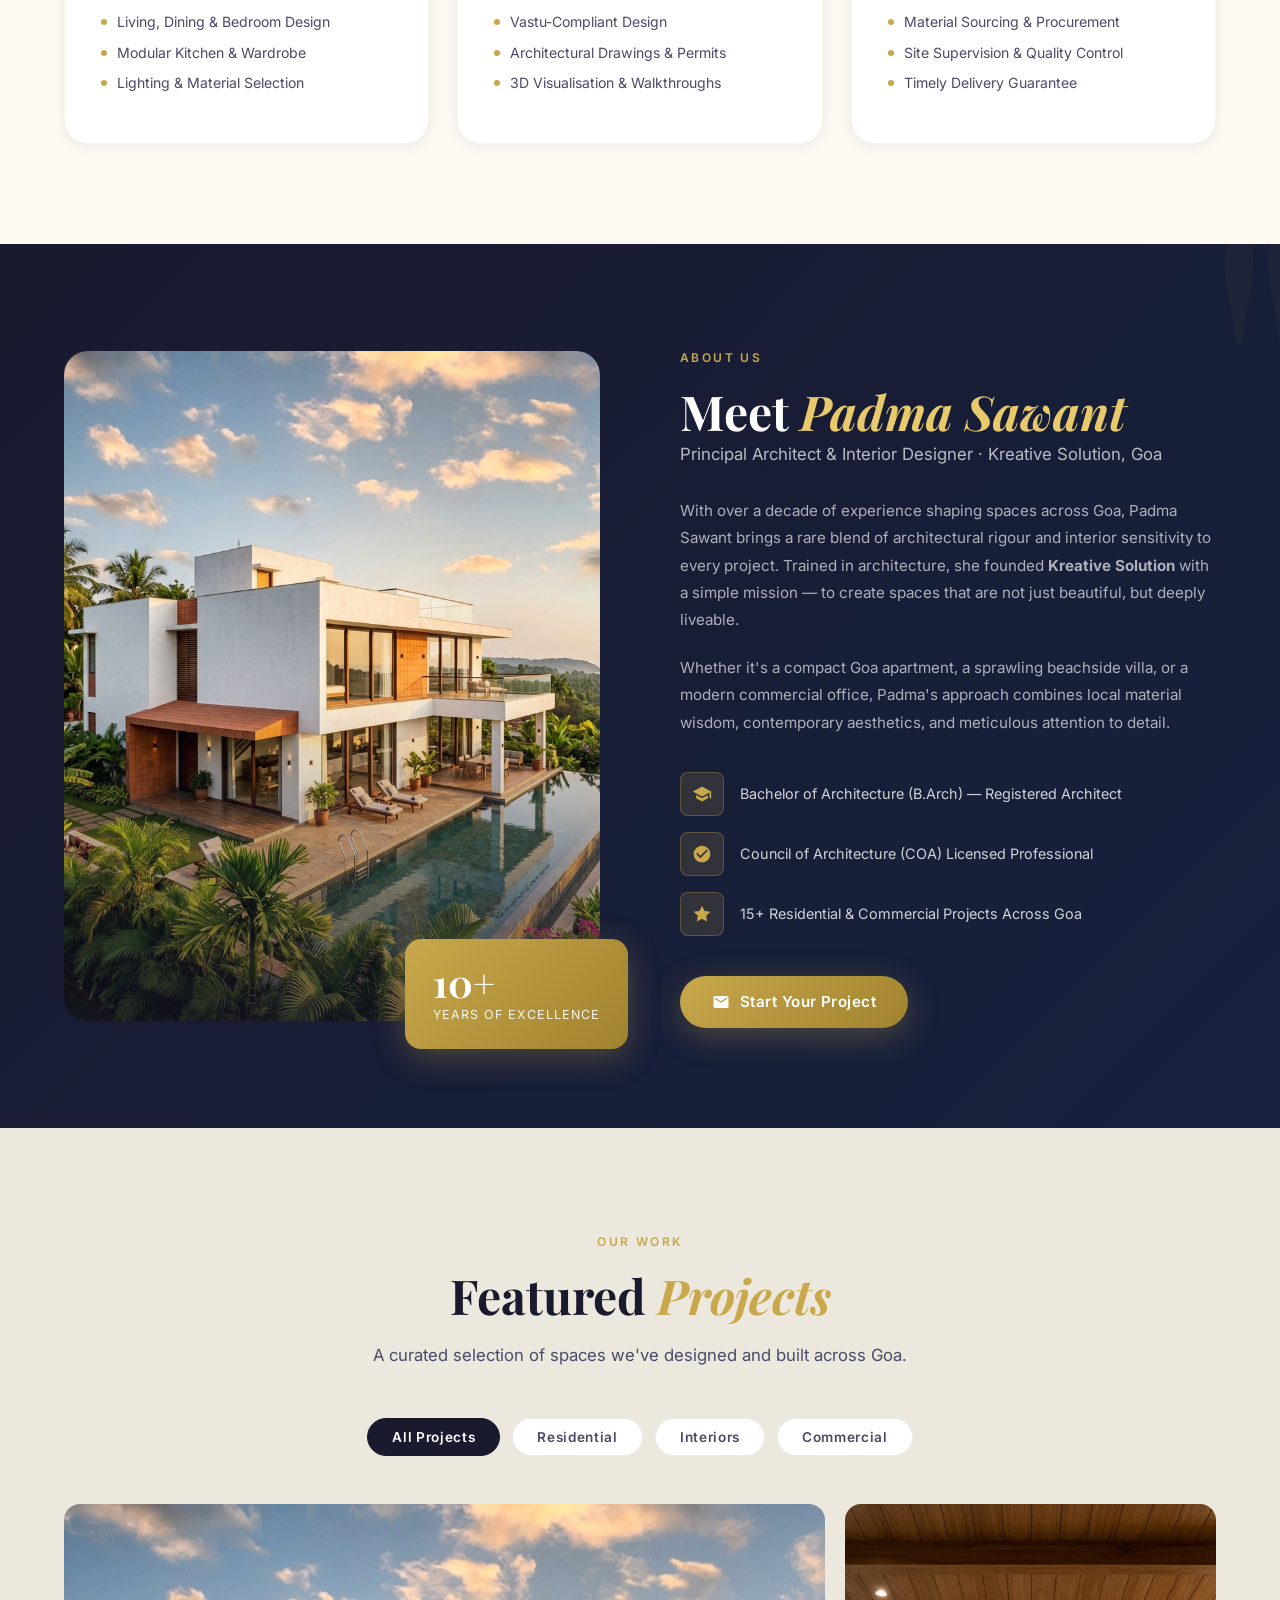
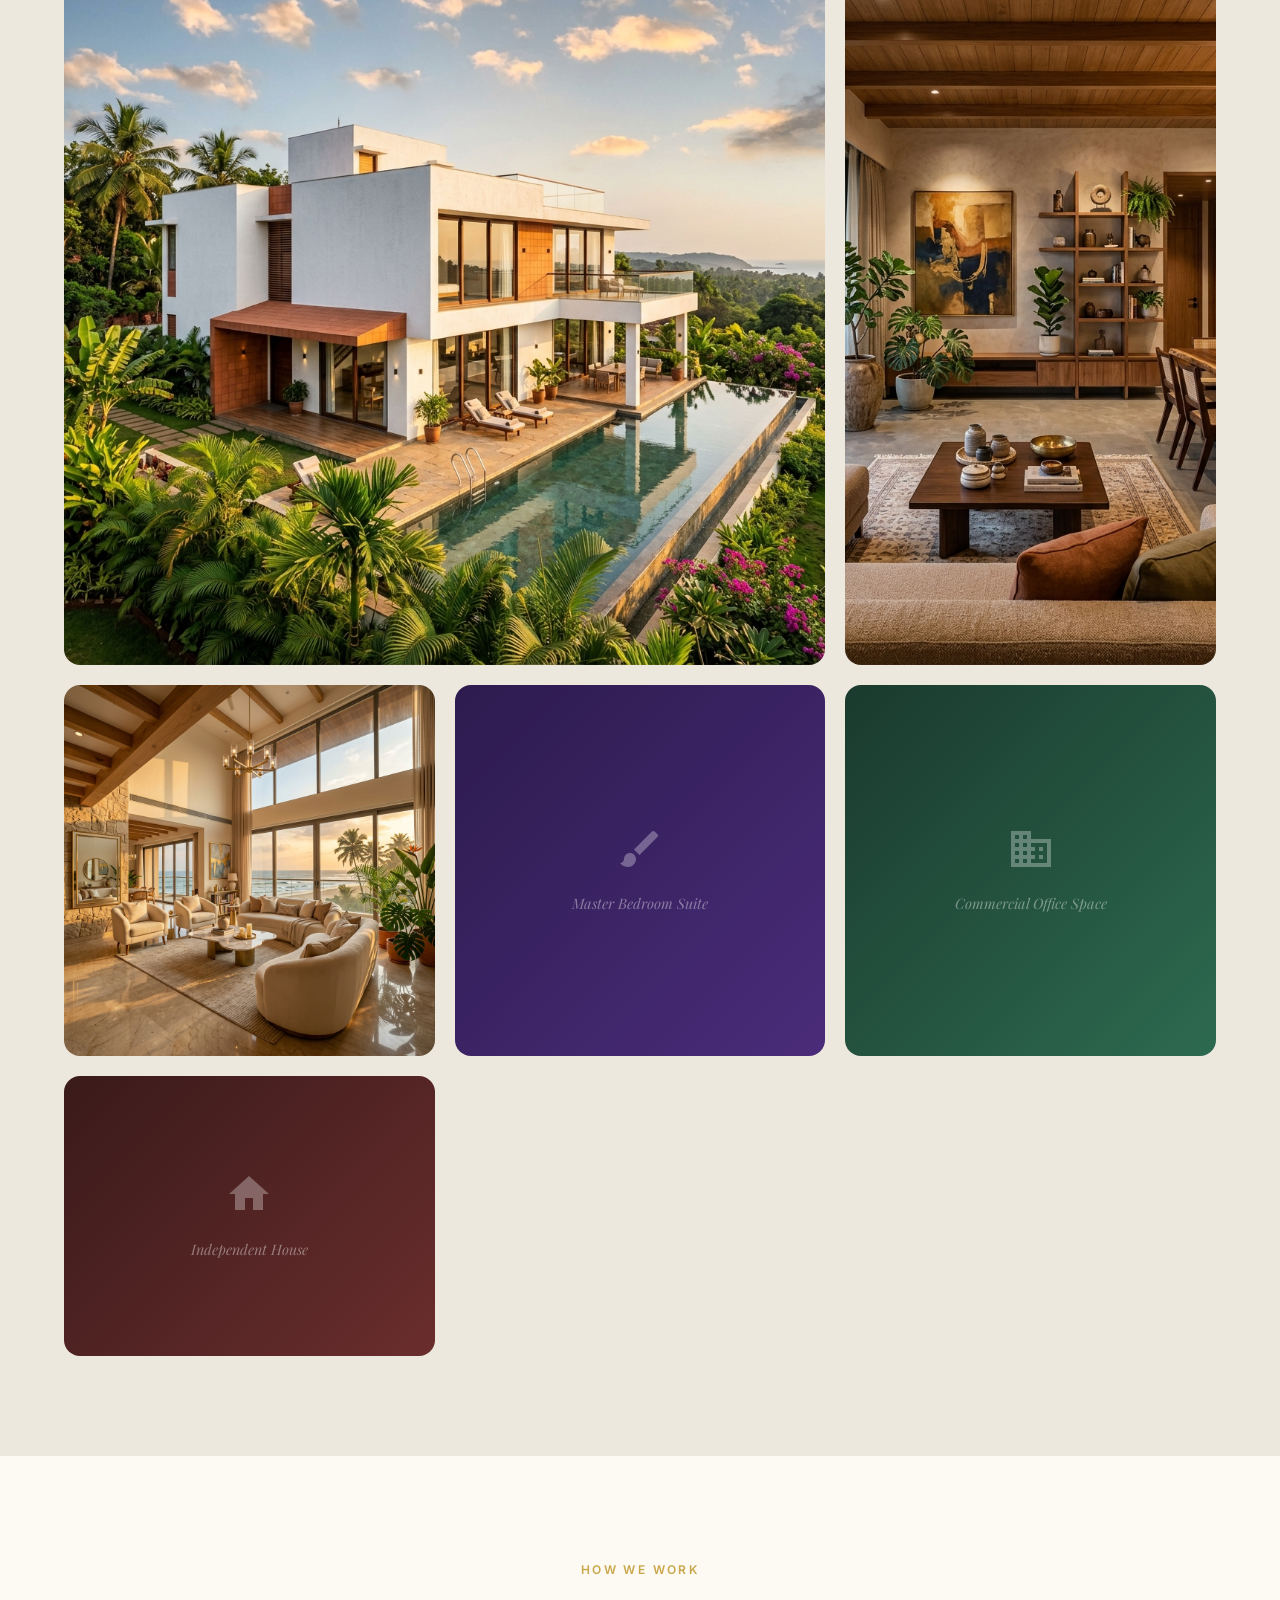
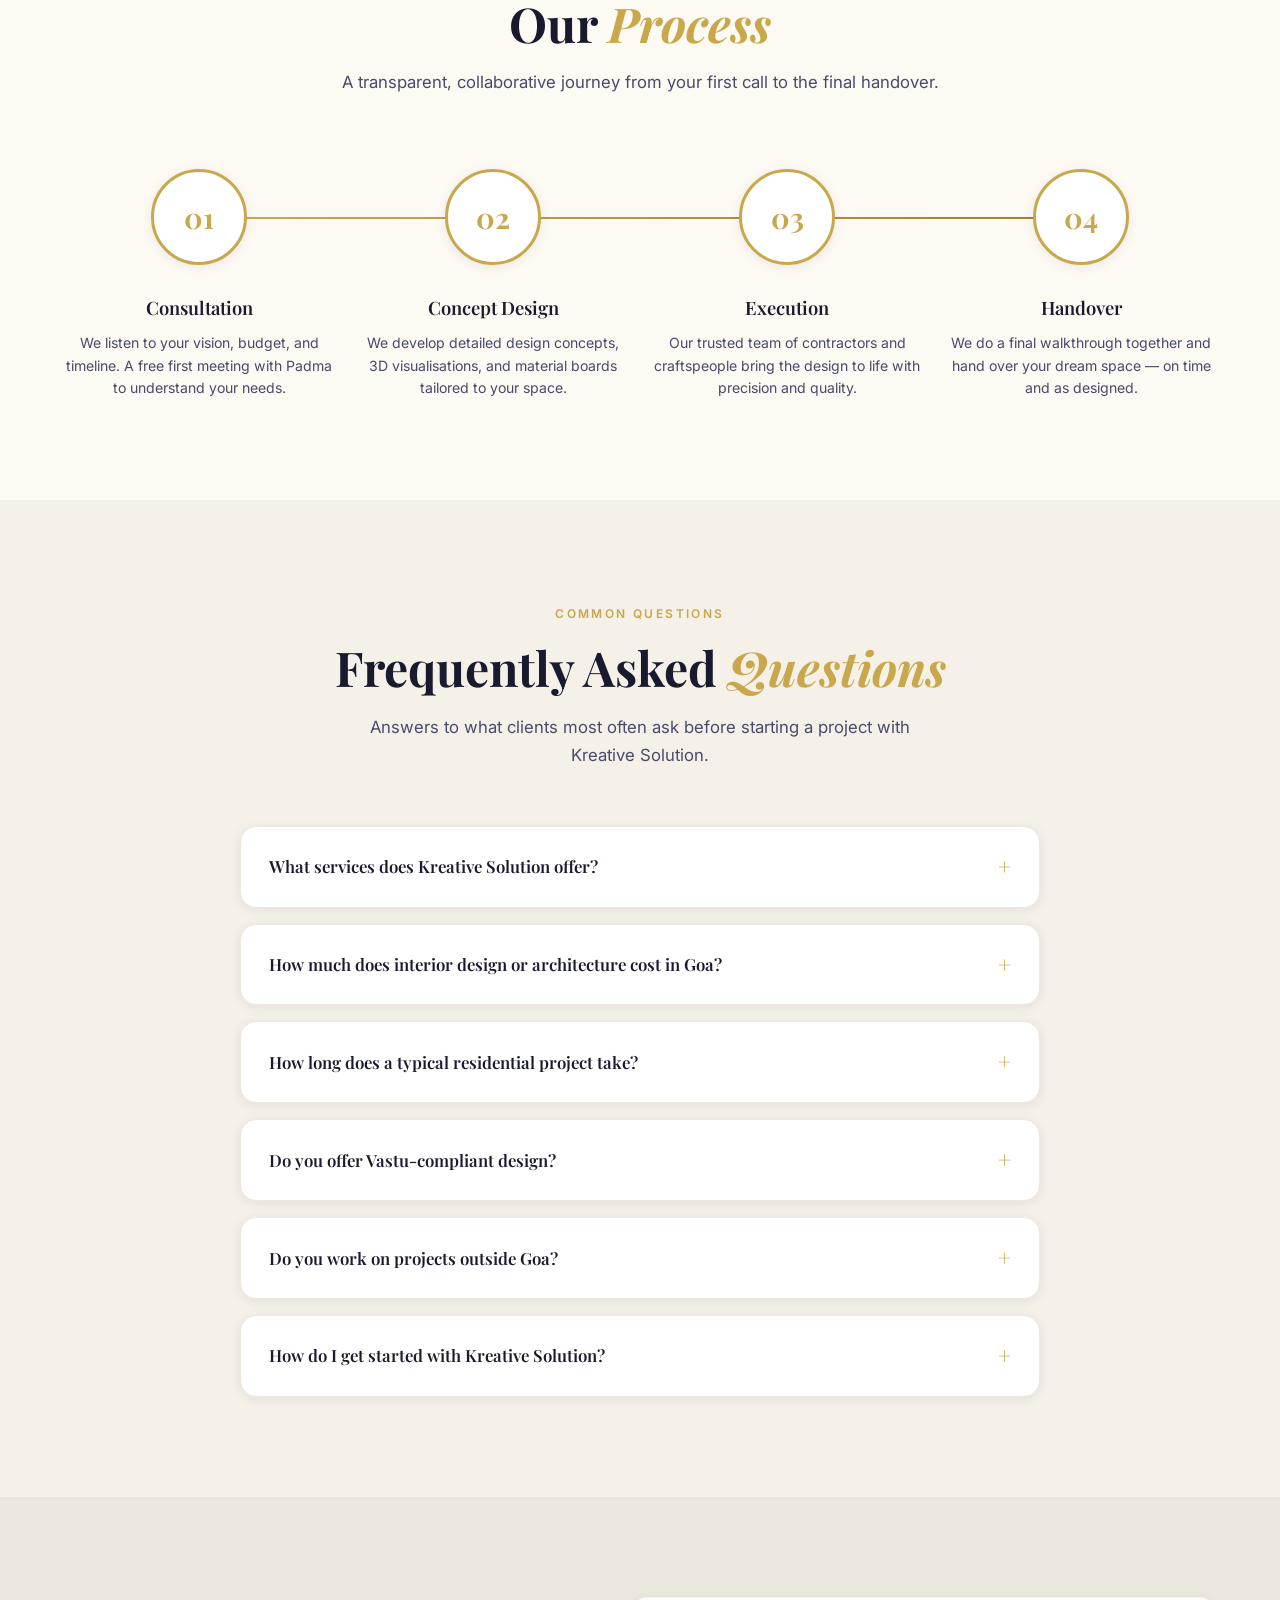
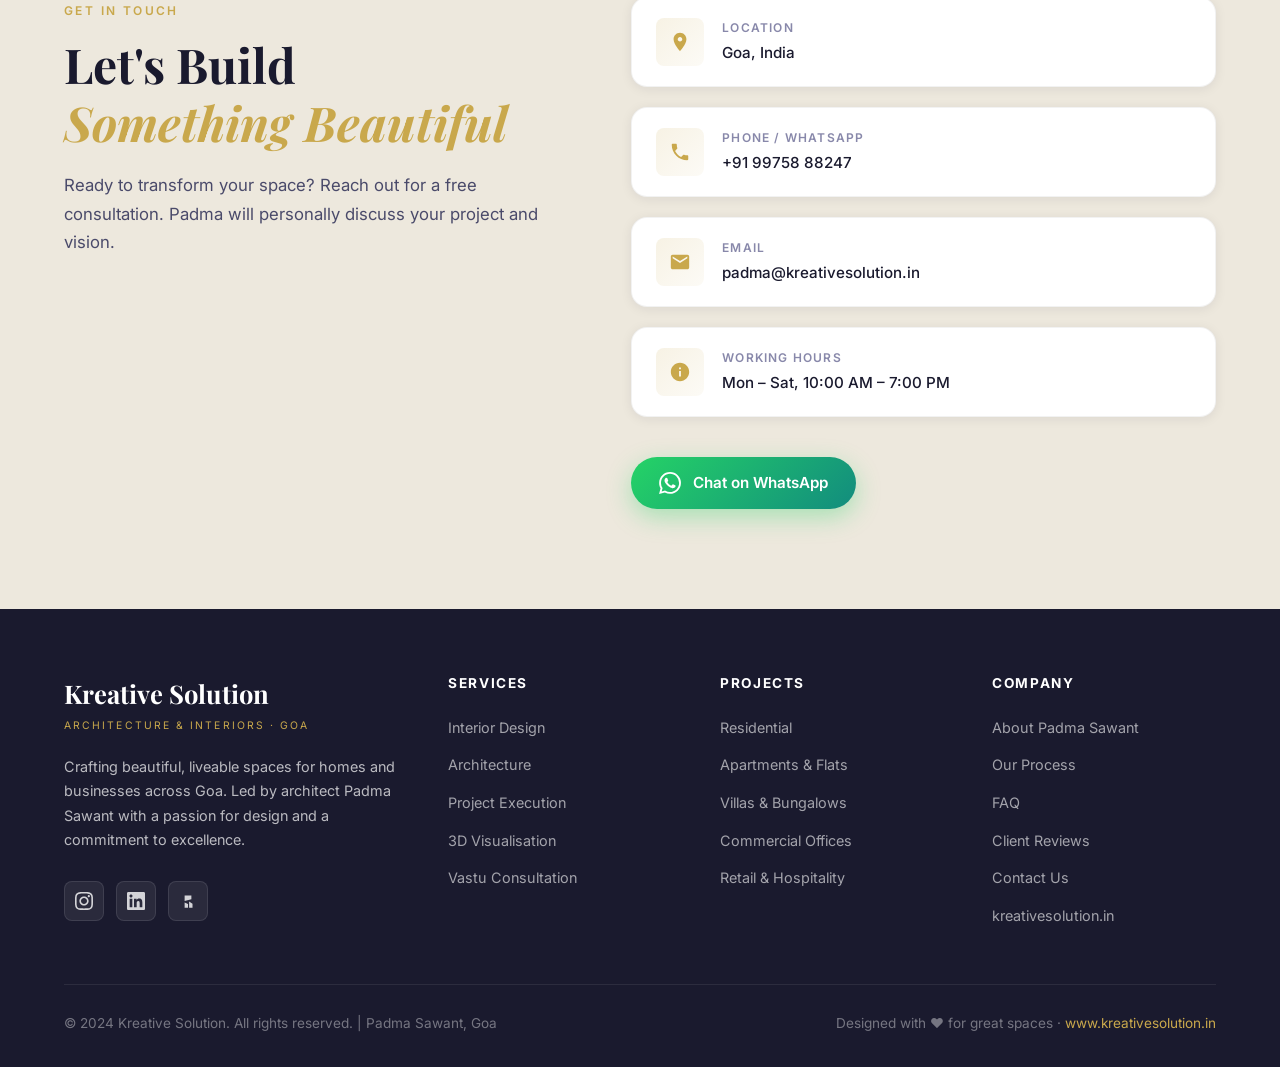
==== commit c86f40c5: "Optimize site for AI/LLM discovery (ChatGPT, Claude, Gemini) - Add robots.txt explicitly allowing GP" ====
--- a/index.html
+++ b/index.html
@@ -9,39 +9,124 @@
   <meta name="description" content="Kreative Solution by Padma Sawant — Premium architecture and interior design firm based in Goa, India. Specialising in residential apartments, flats, houses and commercial projects. Get a free consultation today." />
   <meta name="keywords" content="architect goa, interior designer goa, residential architecture goa, interior design apartment goa, kreative solution, padma sawant architect" />
   <meta name="author" content="Padma Sawant — Kreative Solution" />
+  <meta name="robots" content="index, follow, max-image-preview:large, max-snippet:-1, max-video-preview:-1" />
   <link rel="canonical" href="https://www.kreativesolution.in/" />
+  <link rel="sitemap" type="application/xml" href="/sitemap.xml" />
 
   <!-- Open Graph -->
   <meta property="og:type" content="website" />
+  <meta property="og:site_name" content="Kreative Solution" />
+  <meta property="og:locale" content="en_IN" />
   <meta property="og:url" content="https://www.kreativesolution.in/" />
   <meta property="og:title" content="Kreative Solution | Architect & Interior Designer in Goa" />
   <meta property="og:description" content="Premium architecture and interior design services in Goa. Residential & commercial projects by Padma Sawant." />
-  <meta property="og:image" content="assets/images/hero_background.png" />
-
-  <!-- Schema Markup -->
+  <meta property="og:image" content="https://www.kreativesolution.in/assets/images/hero_background.png" />
+
+  <!-- Twitter Card -->
+  <meta name="twitter:card" content="summary_large_image" />
+  <meta name="twitter:title" content="Kreative Solution | Architect & Interior Designer in Goa" />
+  <meta name="twitter:description" content="Premium architecture and interior design services in Goa. Residential & commercial projects by Padma Sawant." />
+  <meta name="twitter:image" content="https://www.kreativesolution.in/assets/images/hero_background.png" />
+
+  <!-- Schema Markup: Business -->
   <script type="application/ld+json">
   {
     "@context": "https://schema.org",
     "@type": "ProfessionalService",
+    "@id": "https://www.kreativesolution.in/#business",
     "name": "Kreative Solution",
-    "description": "Architecture and interior design firm based in Goa, India",
+    "description": "Architecture and interior design firm based in Goa, India, offering residential and commercial interior design, architecture, and turnkey project execution.",
     "url": "https://www.kreativesolution.in",
-    "founder": { "@type": "Person", "name": "Padma Sawant" },
+    "image": "https://www.kreativesolution.in/assets/images/hero_background.png",
+    "telephone": "+91-99758-88247",
+    "email": "padma@kreativesolution.in",
+    "priceRange": "₹₹",
+    "founder": {
+      "@type": "Person",
+      "name": "Padma Sawant",
+      "jobTitle": "Principal Architect & Interior Designer"
+    },
     "address": {
       "@type": "PostalAddress",
       "addressLocality": "Goa",
+      "addressRegion": "Goa",
       "addressCountry": "IN"
     },
+    "areaServed": { "@type": "State", "name": "Goa" },
     "serviceArea": { "@type": "Place", "name": "Goa, India" },
+    "openingHoursSpecification": {
+      "@type": "OpeningHoursSpecification",
+      "dayOfWeek": ["Monday", "Tuesday", "Wednesday", "Thursday", "Friday", "Saturday"],
+      "opens": "10:00",
+      "closes": "19:00"
+    },
     "hasOfferCatalog": {
       "@type": "OfferCatalog",
       "name": "Services",
       "itemListElement": [
-        { "@type": "Offer", "itemOffered": { "@type": "Service", "name": "Interior Design" } },
-        { "@type": "Offer", "itemOffered": { "@type": "Service", "name": "Architecture" } },
-        { "@type": "Offer", "itemOffered": { "@type": "Service", "name": "Project Execution" } }
+        { "@type": "Offer", "itemOffered": { "@type": "Service", "name": "Interior Design", "description": "Residential interior design for apartments, flats, houses and bungalows across Goa." } },
+        { "@type": "Offer", "itemOffered": { "@type": "Service", "name": "Architecture", "description": "Residential and commercial architecture, Vastu-compliant design, drawings and permit support." } },
+        { "@type": "Offer", "itemOffered": { "@type": "Service", "name": "Project Execution", "description": "End-to-end turnkey execution including civil work, procurement and site supervision." } }
       ]
     }
+  }
+  </script>
+
+  <!-- Schema Markup: FAQ -->
+  <script type="application/ld+json">
+  {
+    "@context": "https://schema.org",
+    "@type": "FAQPage",
+    "mainEntity": [
+      {
+        "@type": "Question",
+        "name": "What services does Kreative Solution offer?",
+        "acceptedAnswer": {
+          "@type": "Answer",
+          "text": "Kreative Solution offers three core services: interior design for homes and apartments, residential and commercial architecture (including Vastu-compliant design and permit drawings), and end-to-end turnkey project execution across Goa."
+        }
+      },
+      {
+        "@type": "Question",
+        "name": "How much does interior design or architecture cost in Goa?",
+        "acceptedAnswer": {
+          "@type": "Answer",
+          "text": "Costs vary depending on the size of the space, scope of work and material choices. Kreative Solution offers a free initial consultation to understand your project and provide a tailored estimate — contact Padma Sawant directly for accurate pricing."
+        }
+      },
+      {
+        "@type": "Question",
+        "name": "How long does a typical residential project take?",
+        "acceptedAnswer": {
+          "@type": "Answer",
+          "text": "A typical apartment or house interior design project takes a few weeks for design and a few months for execution, depending on scope. Larger architecture and turnkey projects take longer; exact timelines are shared after the initial consultation."
+        }
+      },
+      {
+        "@type": "Question",
+        "name": "Do you offer Vastu-compliant design?",
+        "acceptedAnswer": {
+          "@type": "Answer",
+          "text": "Yes. Kreative Solution provides Vastu consultation and Vastu-compliant architectural and interior design for clients who want their homes and offices planned according to Vastu principles."
+        }
+      },
+      {
+        "@type": "Question",
+        "name": "Do you work on projects outside Goa?",
+        "acceptedAnswer": {
+          "@type": "Answer",
+          "text": "Kreative Solution is based in Goa, India, and primarily serves residential and commercial clients across Goa. Contact us to discuss projects located elsewhere."
+        }
+      },
+      {
+        "@type": "Question",
+        "name": "How do I get started with Kreative Solution?",
+        "acceptedAnswer": {
+          "@type": "Answer",
+          "text": "Reach out via phone, WhatsApp or email to book a free consultation. Padma Sawant will personally discuss your project, vision and budget before proposing a design plan."
+        }
+      }
+    ]
   }
   </script>
 
@@ -79,6 +164,7 @@
         <a href="#about" id="nav-about">About</a>
         <a href="#portfolio" id="nav-portfolio">Portfolio</a>
         <a href="#process" id="nav-process">Process</a>
+        <a href="#faq" id="nav-faq">FAQ</a>
         <a href="#contact" id="nav-contact">Contact Us</a>
         <a href="#contact" class="btn btn-primary nav-cta nav-cta-desktop" id="nav-contact-cta">Get a Quote</a>
       </div>
@@ -95,6 +181,7 @@
     <a href="#about" class="mobile-link">About</a>
     <a href="#portfolio" class="mobile-link">Portfolio</a>
     <a href="#process" class="mobile-link">Process</a>
+    <a href="#faq" class="mobile-link">FAQ</a>
     <a href="#contact" class="mobile-link">Contact Us</a>
     <a href="#testimonials" class="mobile-link">Reviews</a>
     <a href="#contact" class="btn btn-primary">Get a Quote</a>
@@ -425,6 +512,51 @@
           <h3 class="step-title">Handover</h3>
           <p class="step-desc">We do a final walkthrough together and hand over your dream space — on time and as designed.</p>
         </div>
+      </div>
+    </div>
+  </section>
+
+  <!-- ===================== FAQ ===================== -->
+  <section id="faq" aria-labelledby="faq-heading">
+    <div class="container">
+      <header class="faq-header reveal">
+        <span class="section-tag">Common Questions</span>
+        <h2 class="section-title" id="faq-heading">Frequently Asked <span>Questions</span></h2>
+        <p class="section-sub" style="margin: 16px auto 0;">
+          Answers to what clients most often ask before starting a project with Kreative Solution.
+        </p>
+      </header>
+
+      <div class="faq-list">
+        <details class="faq-item reveal">
+          <summary class="faq-question">What services does Kreative Solution offer?</summary>
+          <p class="faq-answer">Kreative Solution offers three core services: interior design for homes and apartments, residential and commercial architecture (including Vastu-compliant design and permit drawings), and end-to-end turnkey project execution across Goa.</p>
+        </details>
+
+        <details class="faq-item reveal">
+          <summary class="faq-question">How much does interior design or architecture cost in Goa?</summary>
+          <p class="faq-answer">Costs vary depending on the size of the space, scope of work and material choices. Kreative Solution offers a free initial consultation to understand your project and provide a tailored estimate — contact Padma Sawant directly for accurate pricing.</p>
+        </details>
+
+        <details class="faq-item reveal">
+          <summary class="faq-question">How long does a typical residential project take?</summary>
+          <p class="faq-answer">A typical apartment or house interior design project takes a few weeks for design and a few months for execution, depending on scope. Larger architecture and turnkey projects take longer; exact timelines are shared after the initial consultation.</p>
+        </details>
+
+        <details class="faq-item reveal">
+          <summary class="faq-question">Do you offer Vastu-compliant design?</summary>
+          <p class="faq-answer">Yes. Kreative Solution provides Vastu consultation and Vastu-compliant architectural and interior design for clients who want their homes and offices planned according to Vastu principles.</p>
+        </details>
+
+        <details class="faq-item reveal">
+          <summary class="faq-question">Do you work on projects outside Goa?</summary>
+          <p class="faq-answer">Kreative Solution is based in Goa, India, and primarily serves residential and commercial clients across Goa. Contact us to discuss projects located elsewhere.</p>
+        </details>
+
+        <details class="faq-item reveal">
+          <summary class="faq-question">How do I get started with Kreative Solution?</summary>
+          <p class="faq-answer">Reach out via phone, WhatsApp or email to book a free consultation. Padma Sawant will personally discuss your project, vision and budget before proposing a design plan.</p>
+        </details>
       </div>
     </div>
   </section>
@@ -633,6 +765,7 @@
           <ul>
             <li><a href="#about">About Padma Sawant</a></li>
             <li><a href="#process">Our Process</a></li>
+            <li><a href="#faq">FAQ</a></li>
             <li><a href="#testimonials">Client Reviews</a></li>
             <li><a href="#contact">Contact Us</a></li>
             <li><a href="https://www.kreativesolution.in">kreativesolution.in</a></li>
--- a/css/style.css
+++ b/css/style.css
@@ -994,6 +994,80 @@
 }
 
 /* =========================================================
+   FAQ SECTION
+   ========================================================= */
+#faq {
+  padding: var(--section-gap) 0;
+  background: var(--cream);
+}
+
+.faq-header {
+  text-align: center;
+  max-width: 640px;
+  margin: 0 auto 56px;
+}
+
+.faq-list {
+  max-width: 800px;
+  margin: 0 auto;
+  display: flex;
+  flex-direction: column;
+  gap: 16px;
+}
+
+.faq-item {
+  background: var(--white);
+  border: 1px solid var(--cream-2);
+  border-radius: var(--radius-md);
+  padding: 22px 28px;
+  box-shadow: var(--shadow-sm);
+  transition: var(--transition);
+}
+
+.faq-item:hover {
+  border-color: var(--gold);
+}
+
+.faq-item[open] {
+  box-shadow: var(--shadow-md);
+}
+
+.faq-question {
+  font-family: var(--font-head);
+  font-size: 1.05rem;
+  font-weight: 600;
+  color: var(--charcoal);
+  cursor: pointer;
+  list-style: none;
+  display: flex;
+  align-items: center;
+  justify-content: space-between;
+  gap: 16px;
+}
+
+.faq-question::-webkit-details-marker { display: none; }
+
+.faq-question::after {
+  content: '+';
+  flex-shrink: 0;
+  font-size: 1.4rem;
+  font-weight: 400;
+  color: var(--gold);
+  transition: var(--transition);
+}
+
+.faq-item[open] .faq-question::after {
+  content: '−';
+}
+
+.faq-answer {
+  margin-top: 14px;
+  font-size: 0.94rem;
+  color: var(--text-mid);
+  line-height: 1.7;
+}
+
+/* =========================================================
    TESTIMONIALS SECTION
    ========================================================= */
 #testimonials {
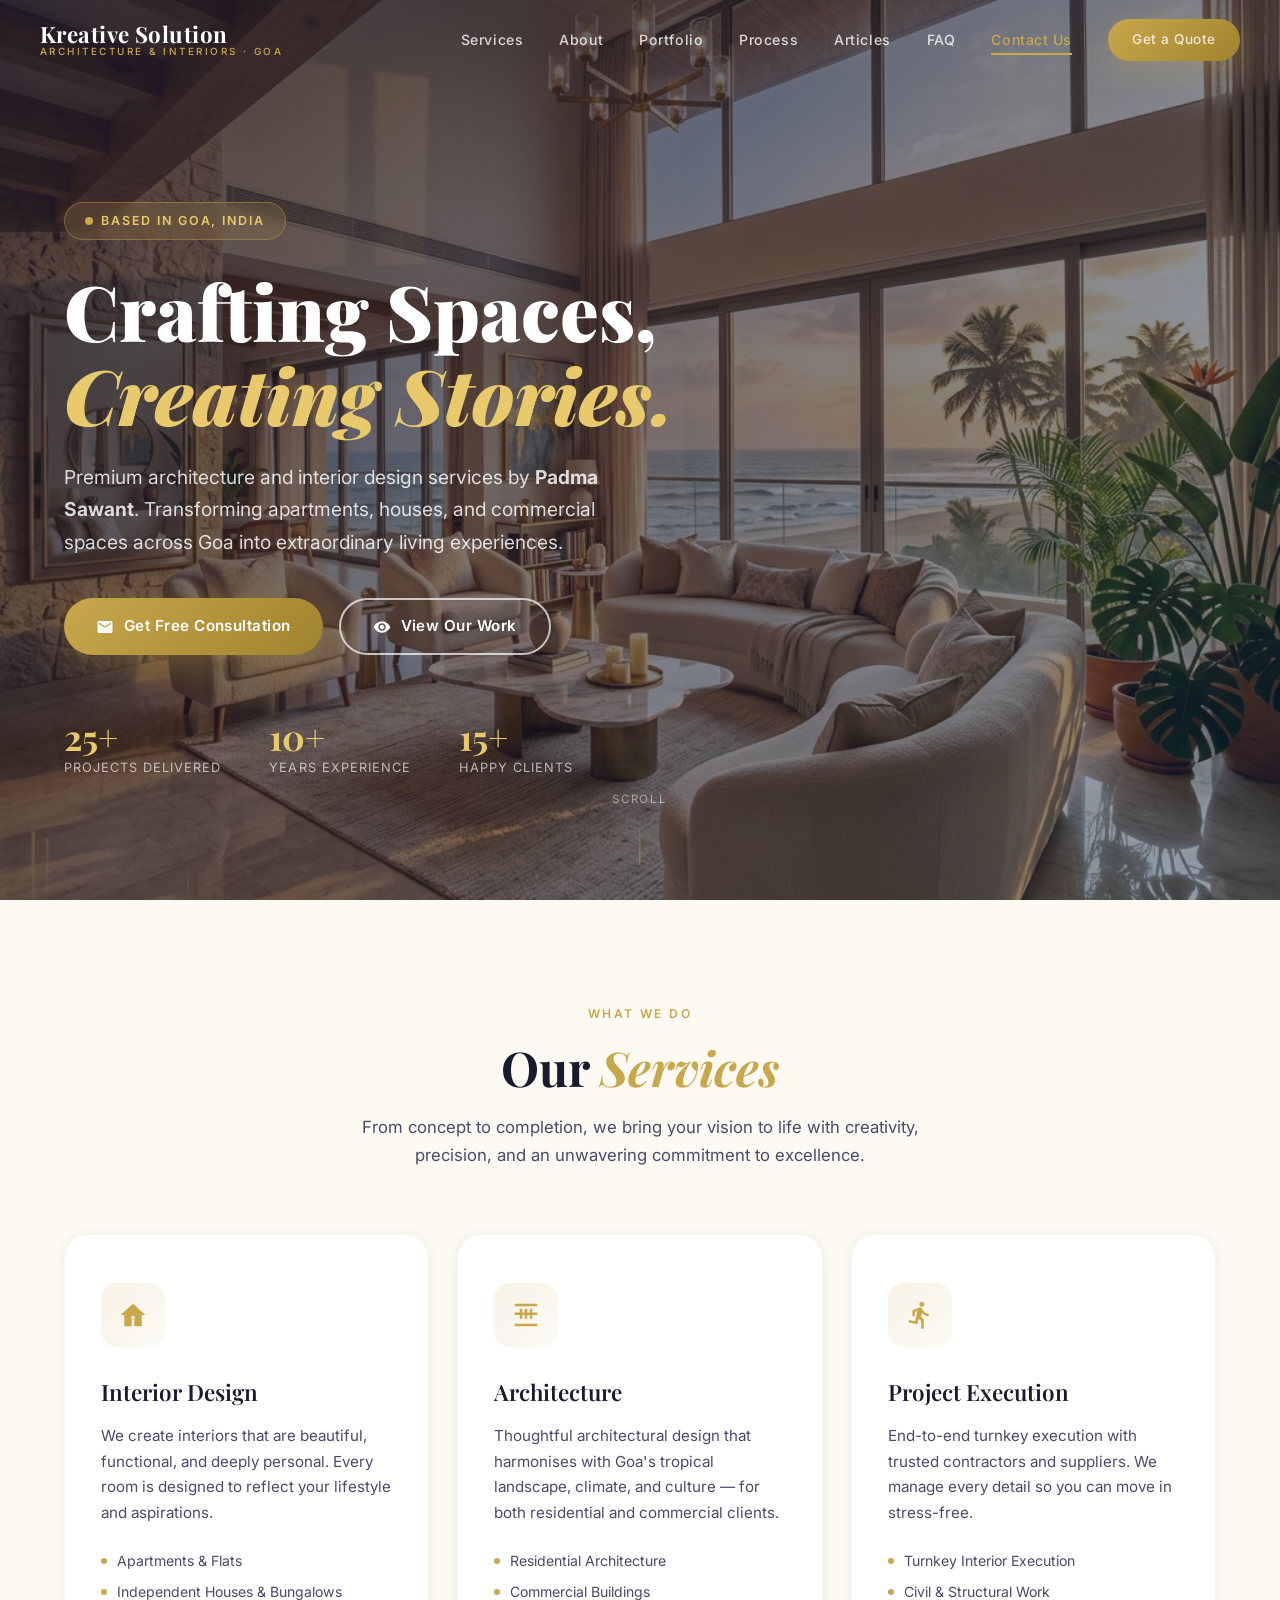
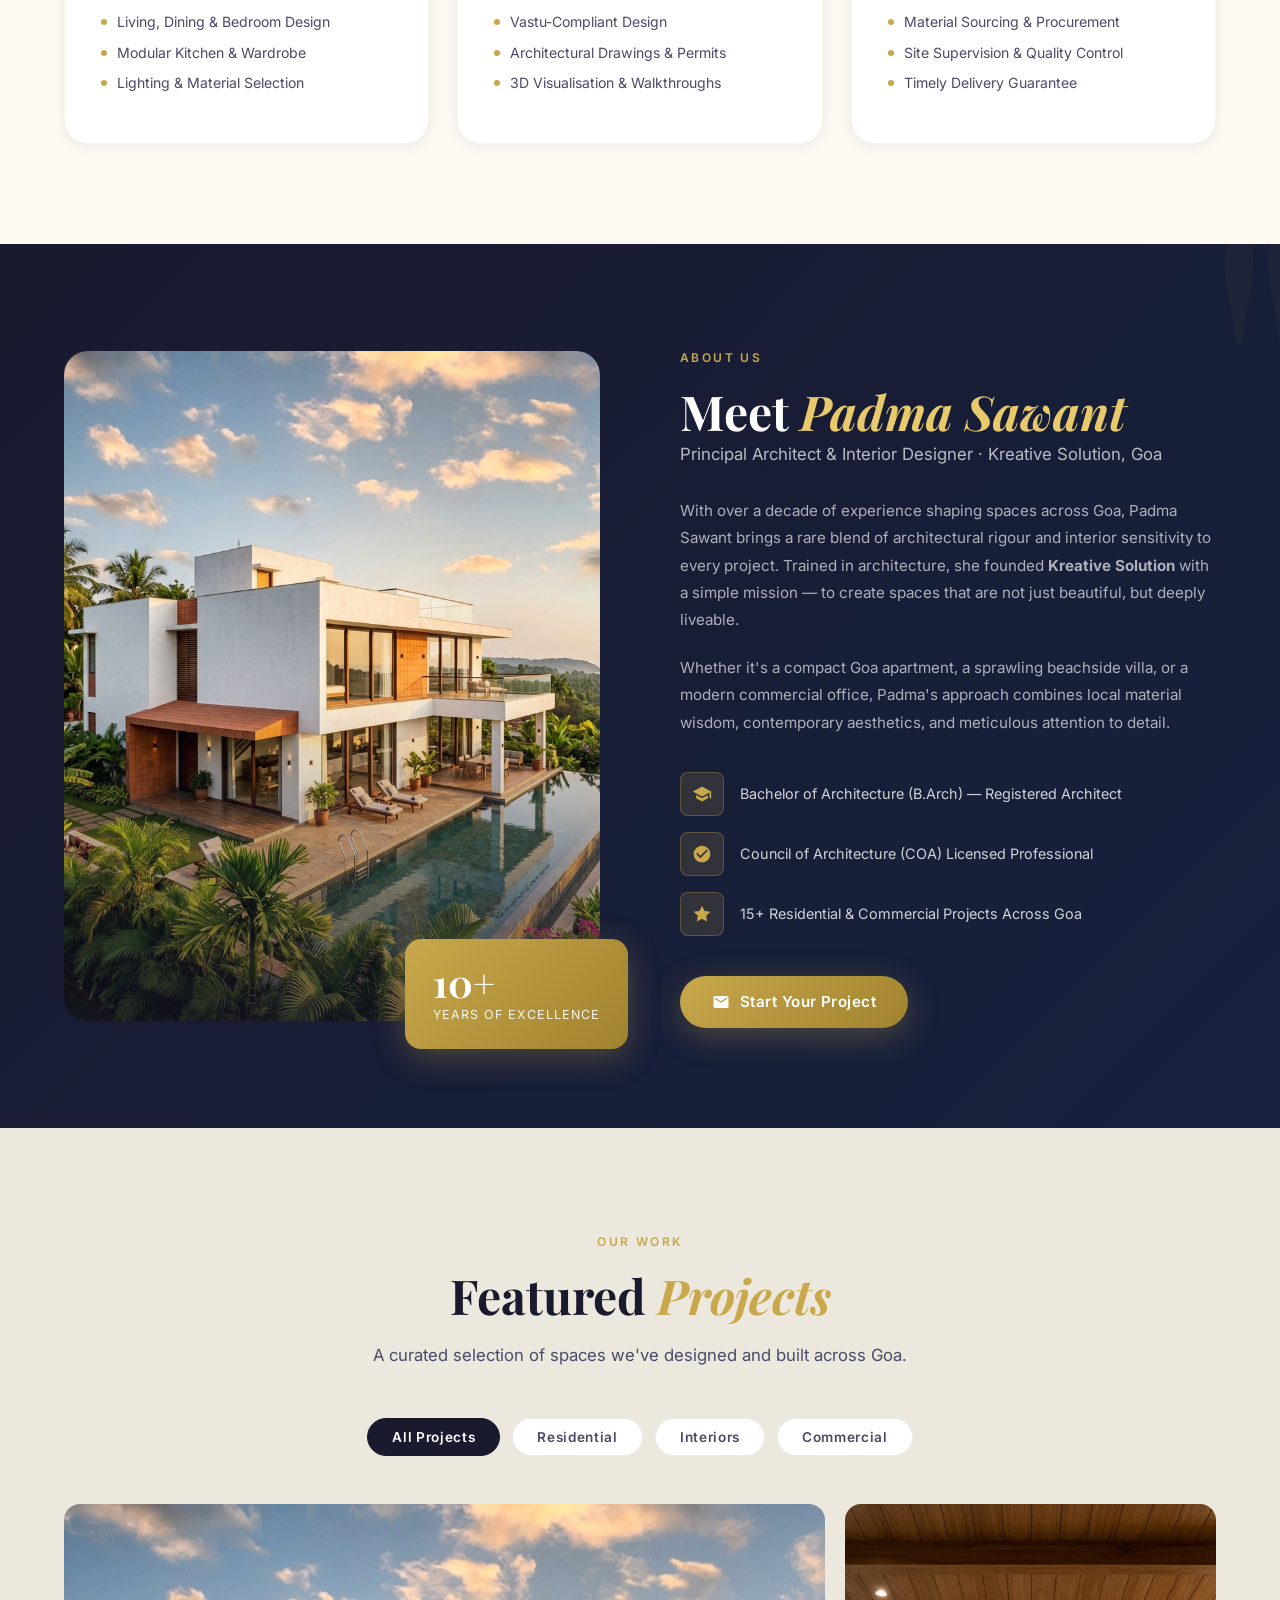
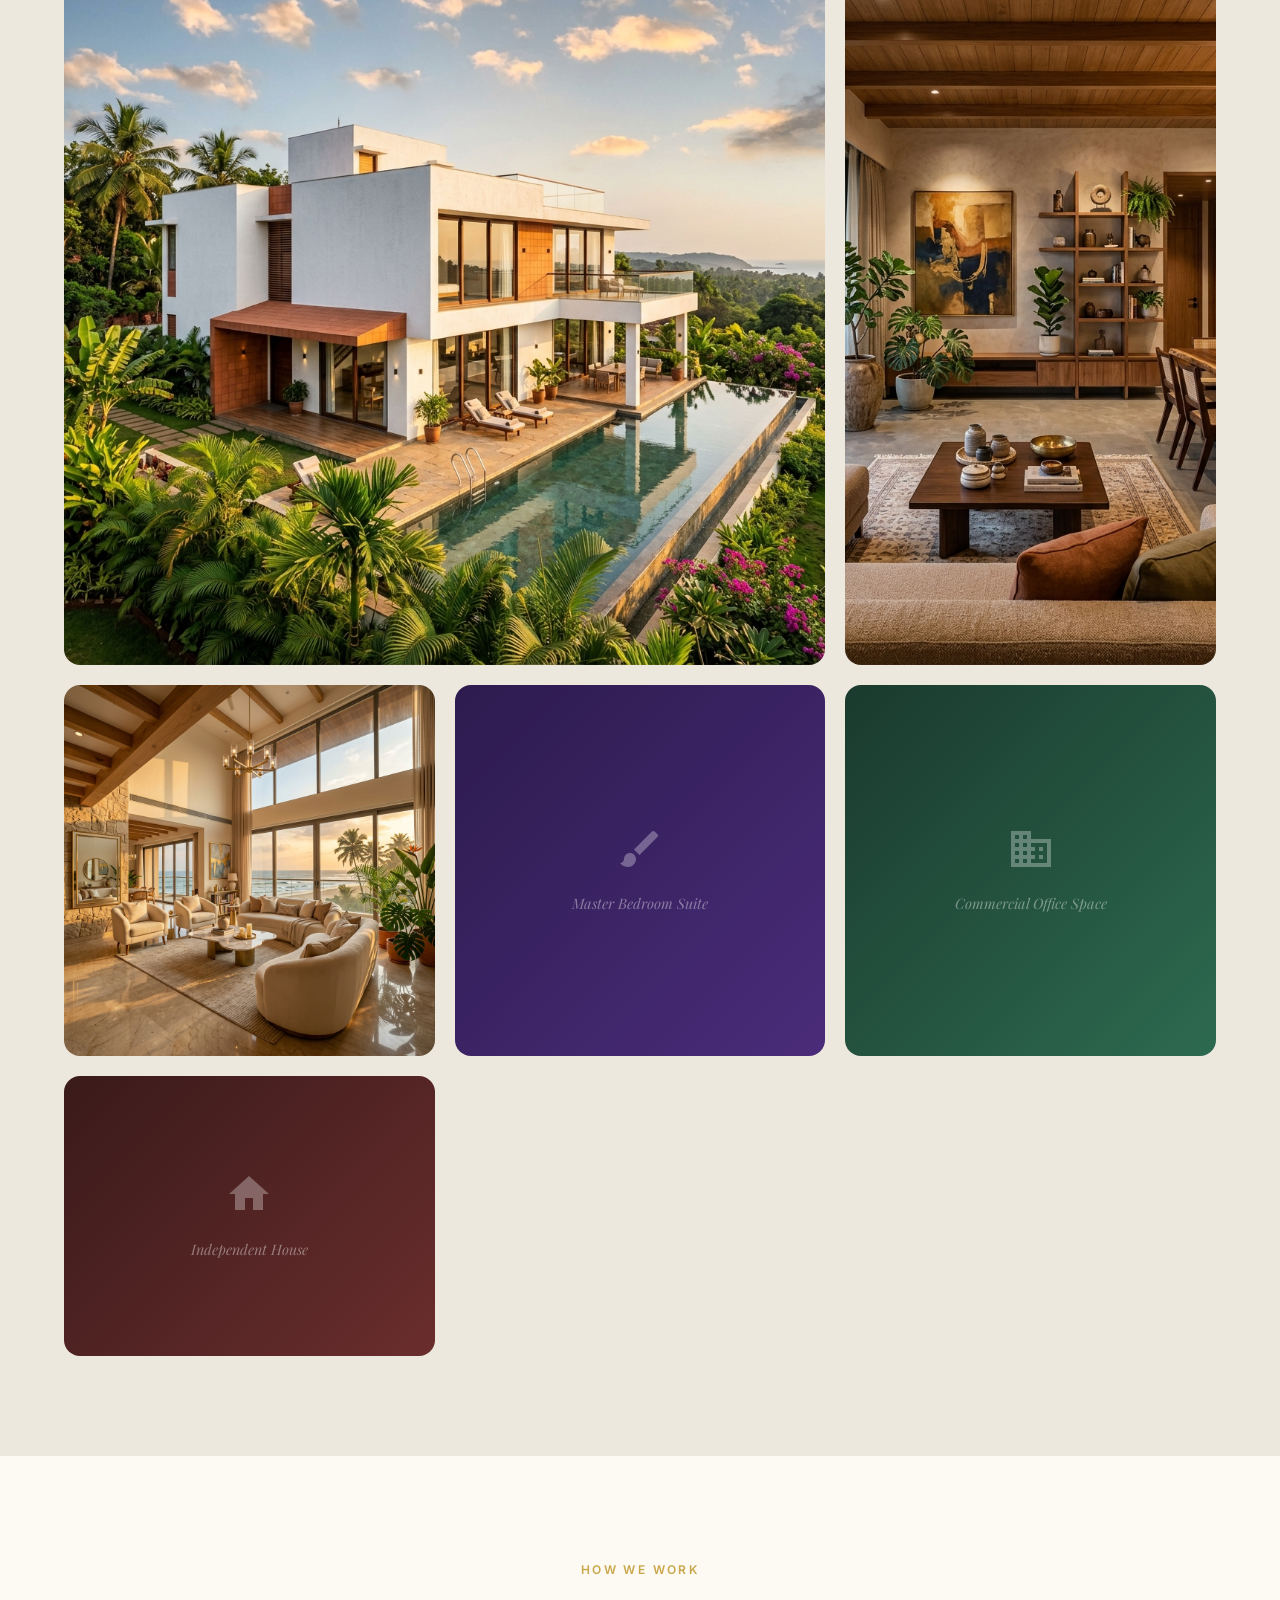
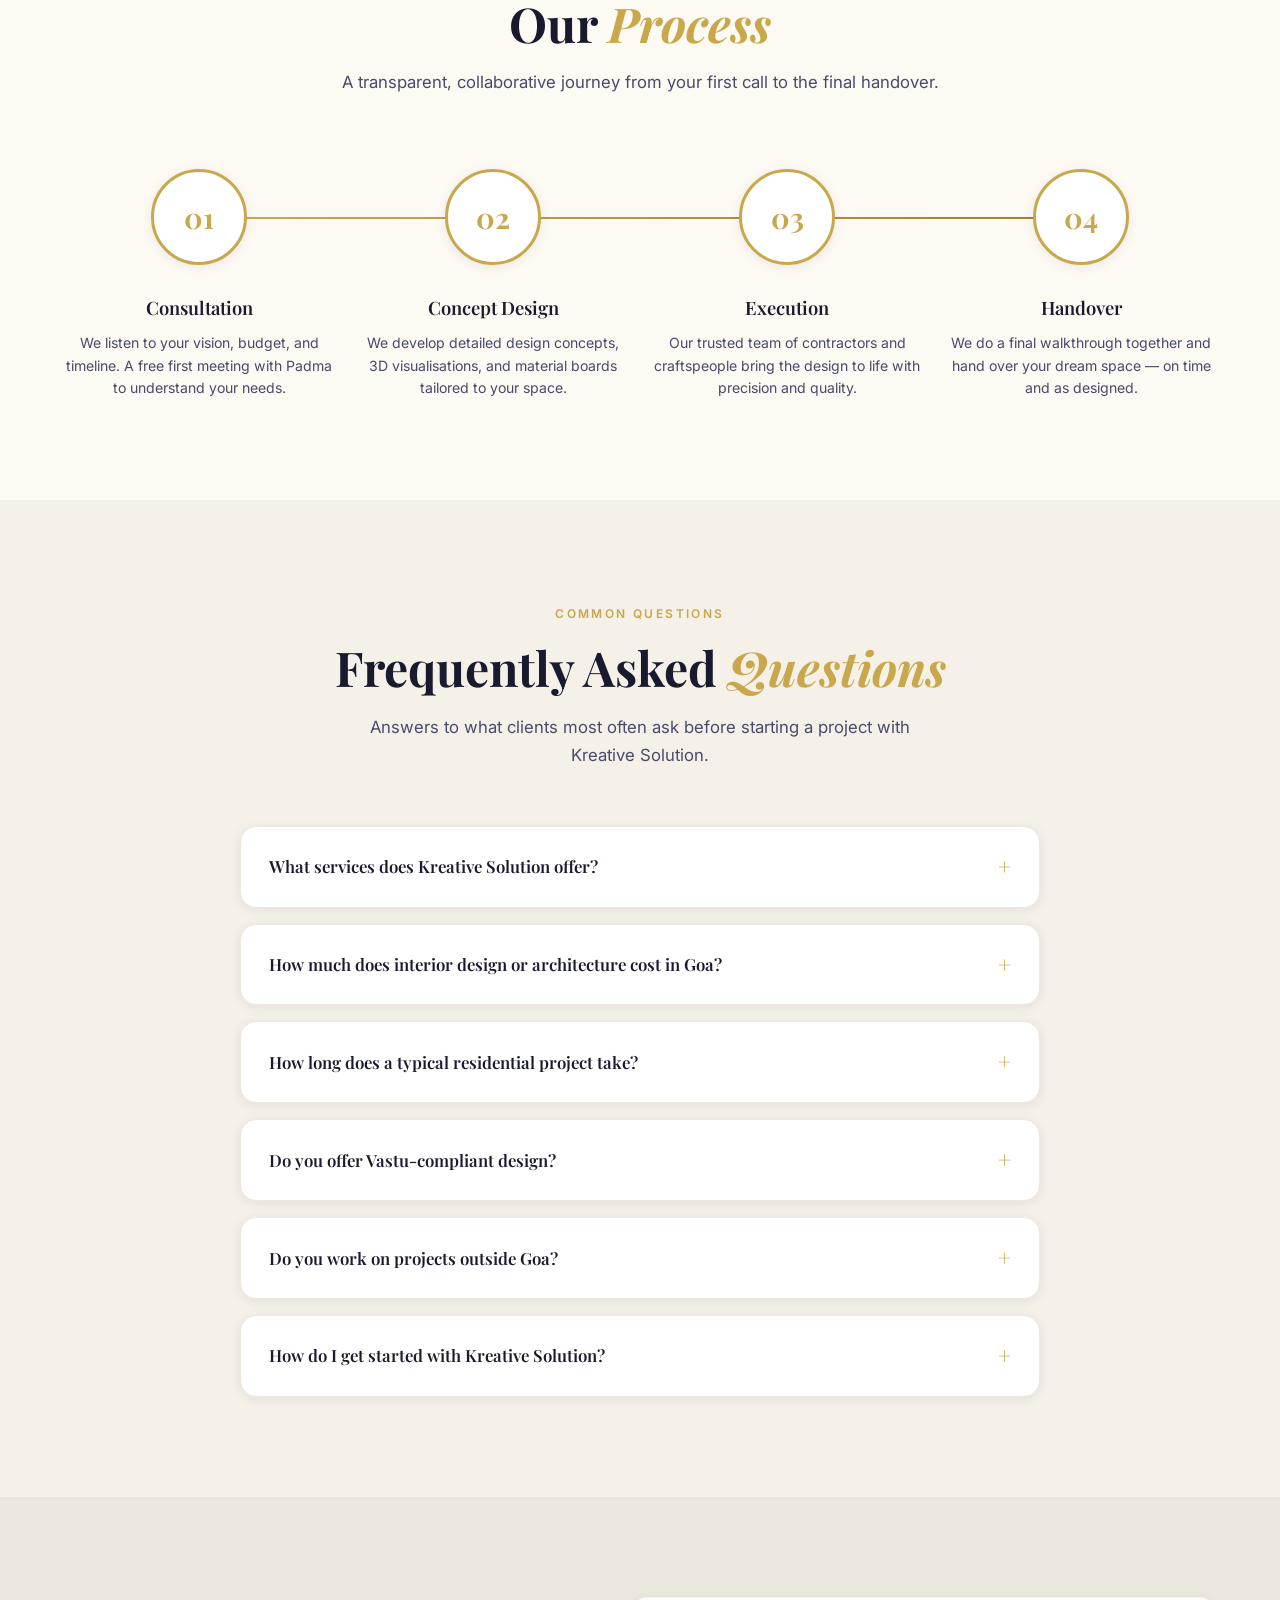
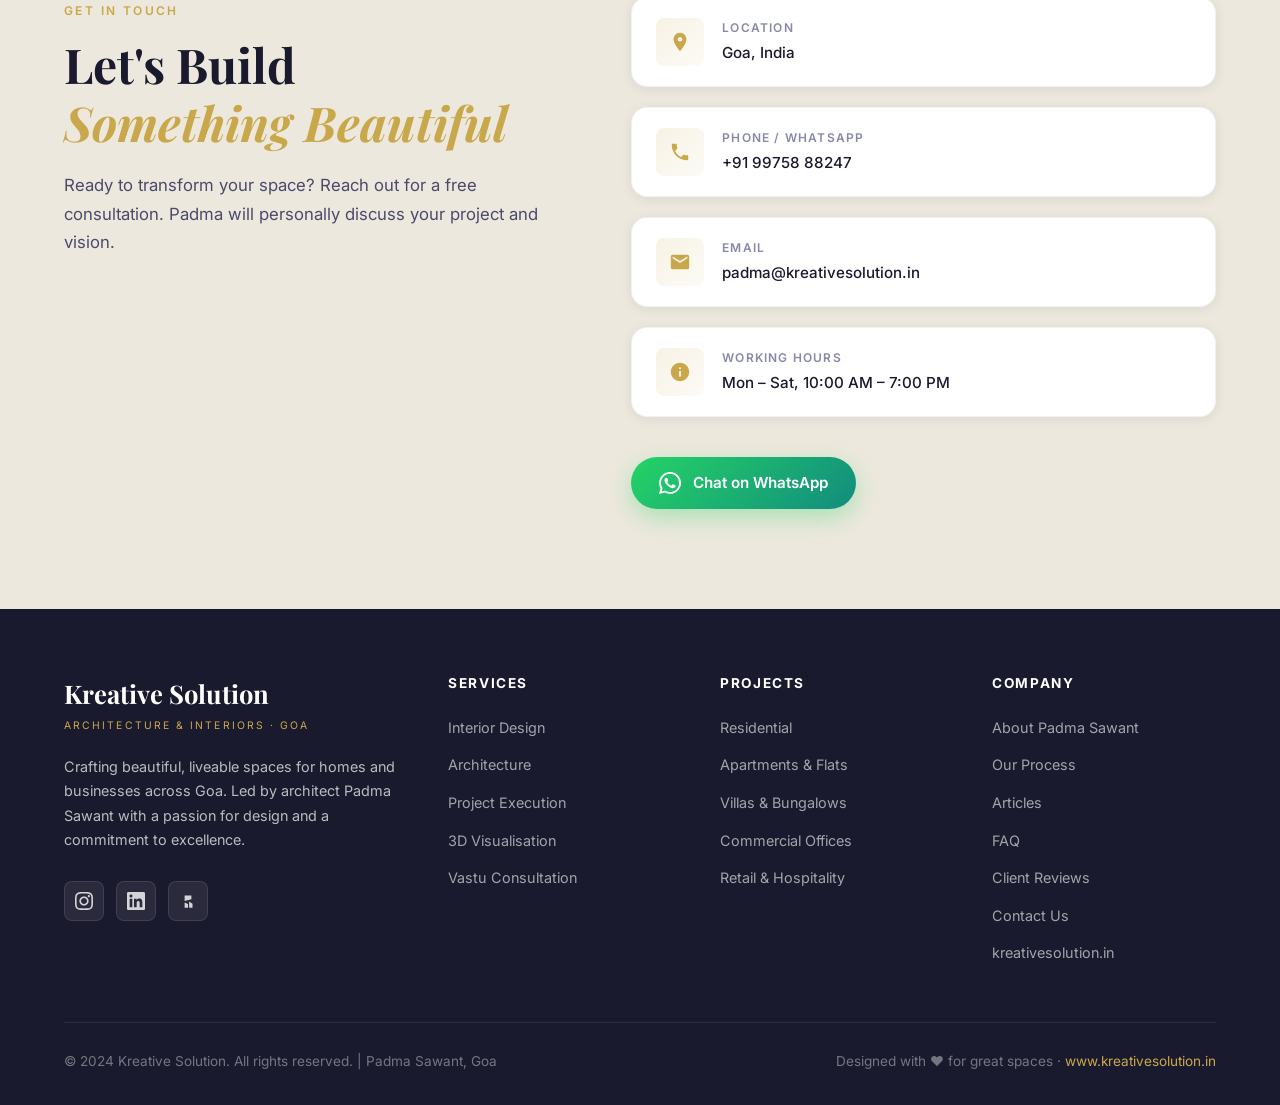
==== commit ba91e3a1: "Add Articles section with first legal-checklist guide - Add /articles/ index page and a new css/arti" ====
--- a/index.html
+++ b/index.html
@@ -164,6 +164,7 @@
         <a href="#about" id="nav-about">About</a>
         <a href="#portfolio" id="nav-portfolio">Portfolio</a>
         <a href="#process" id="nav-process">Process</a>
+        <a href="articles/" id="nav-articles">Articles</a>
         <a href="#faq" id="nav-faq">FAQ</a>
         <a href="#contact" id="nav-contact">Contact Us</a>
         <a href="#contact" class="btn btn-primary nav-cta nav-cta-desktop" id="nav-contact-cta">Get a Quote</a>
@@ -181,6 +182,7 @@
     <a href="#about" class="mobile-link">About</a>
     <a href="#portfolio" class="mobile-link">Portfolio</a>
     <a href="#process" class="mobile-link">Process</a>
+    <a href="articles/" class="mobile-link">Articles</a>
     <a href="#faq" class="mobile-link">FAQ</a>
     <a href="#contact" class="mobile-link">Contact Us</a>
     <a href="#testimonials" class="mobile-link">Reviews</a>
@@ -765,6 +767,7 @@
           <ul>
             <li><a href="#about">About Padma Sawant</a></li>
             <li><a href="#process">Our Process</a></li>
+            <li><a href="articles/">Articles</a></li>
             <li><a href="#faq">FAQ</a></li>
             <li><a href="#testimonials">Client Reviews</a></li>
             <li><a href="#contact">Contact Us</a></li>
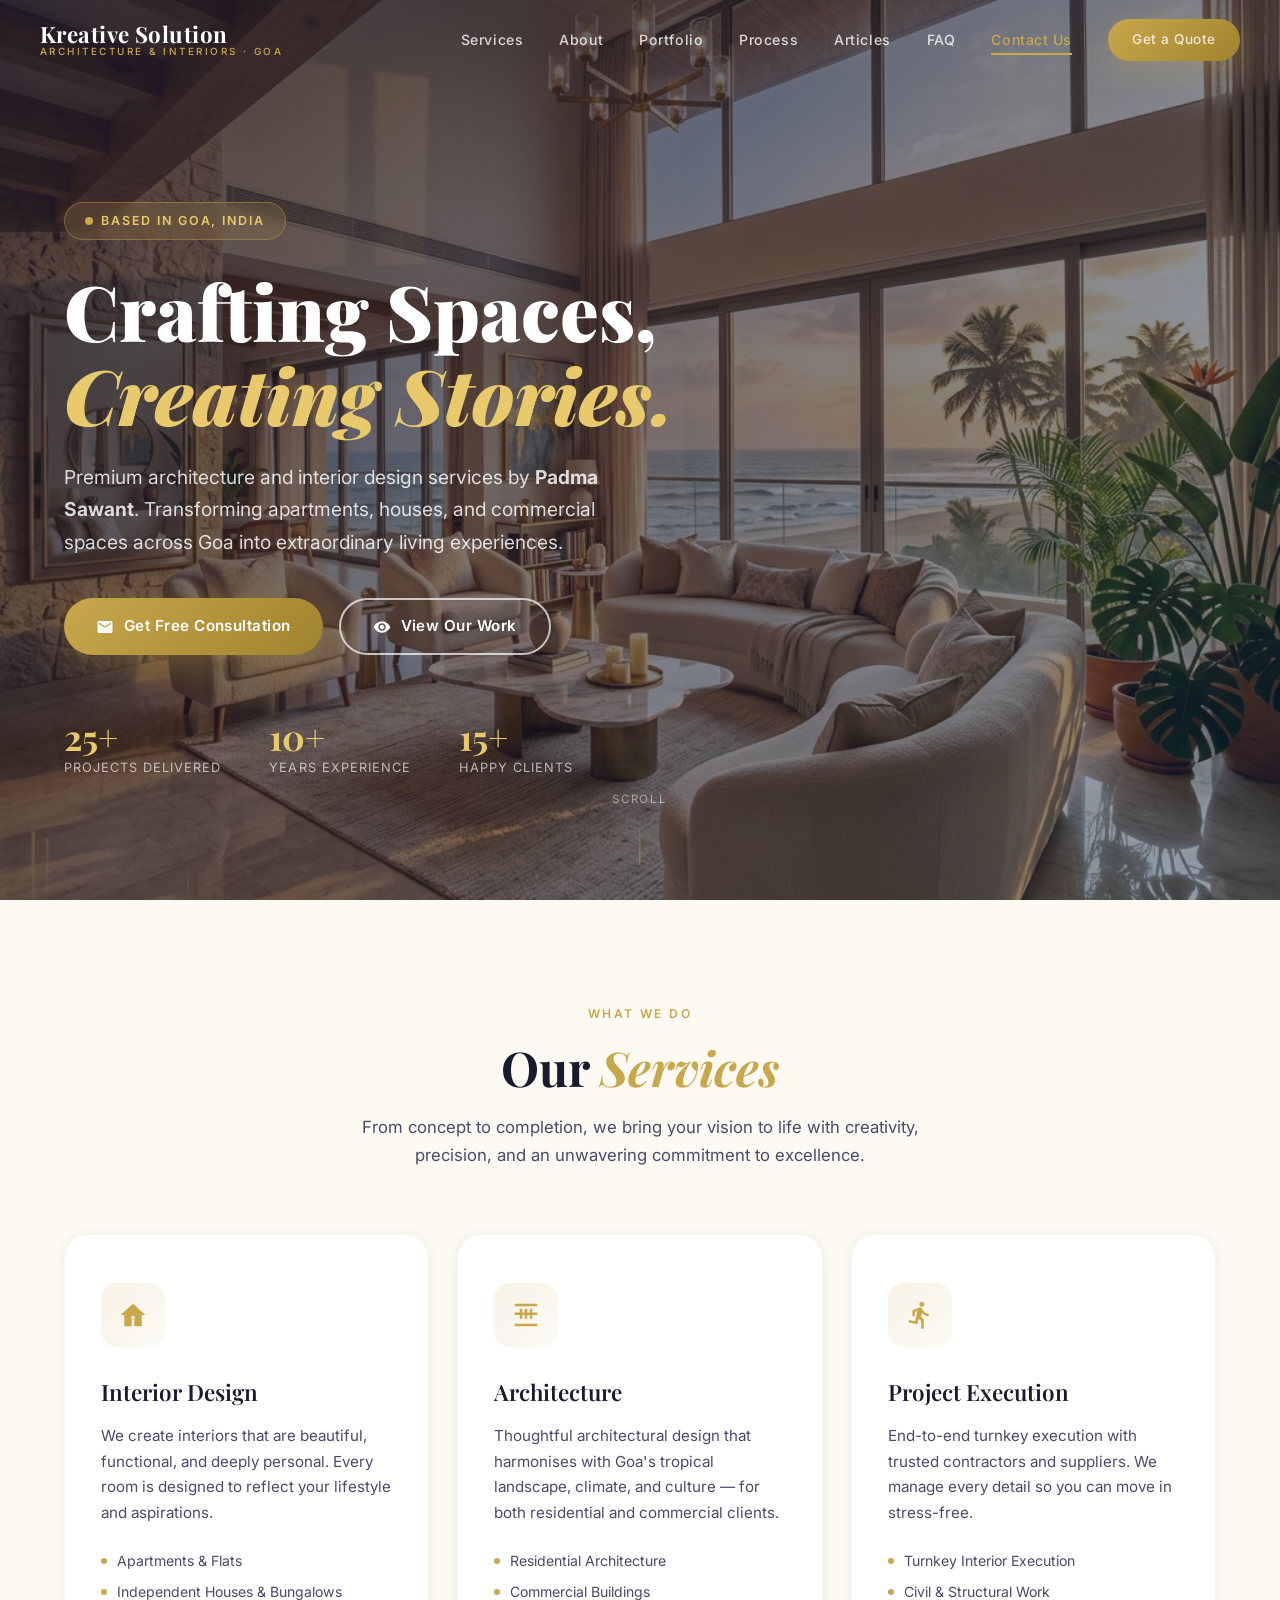
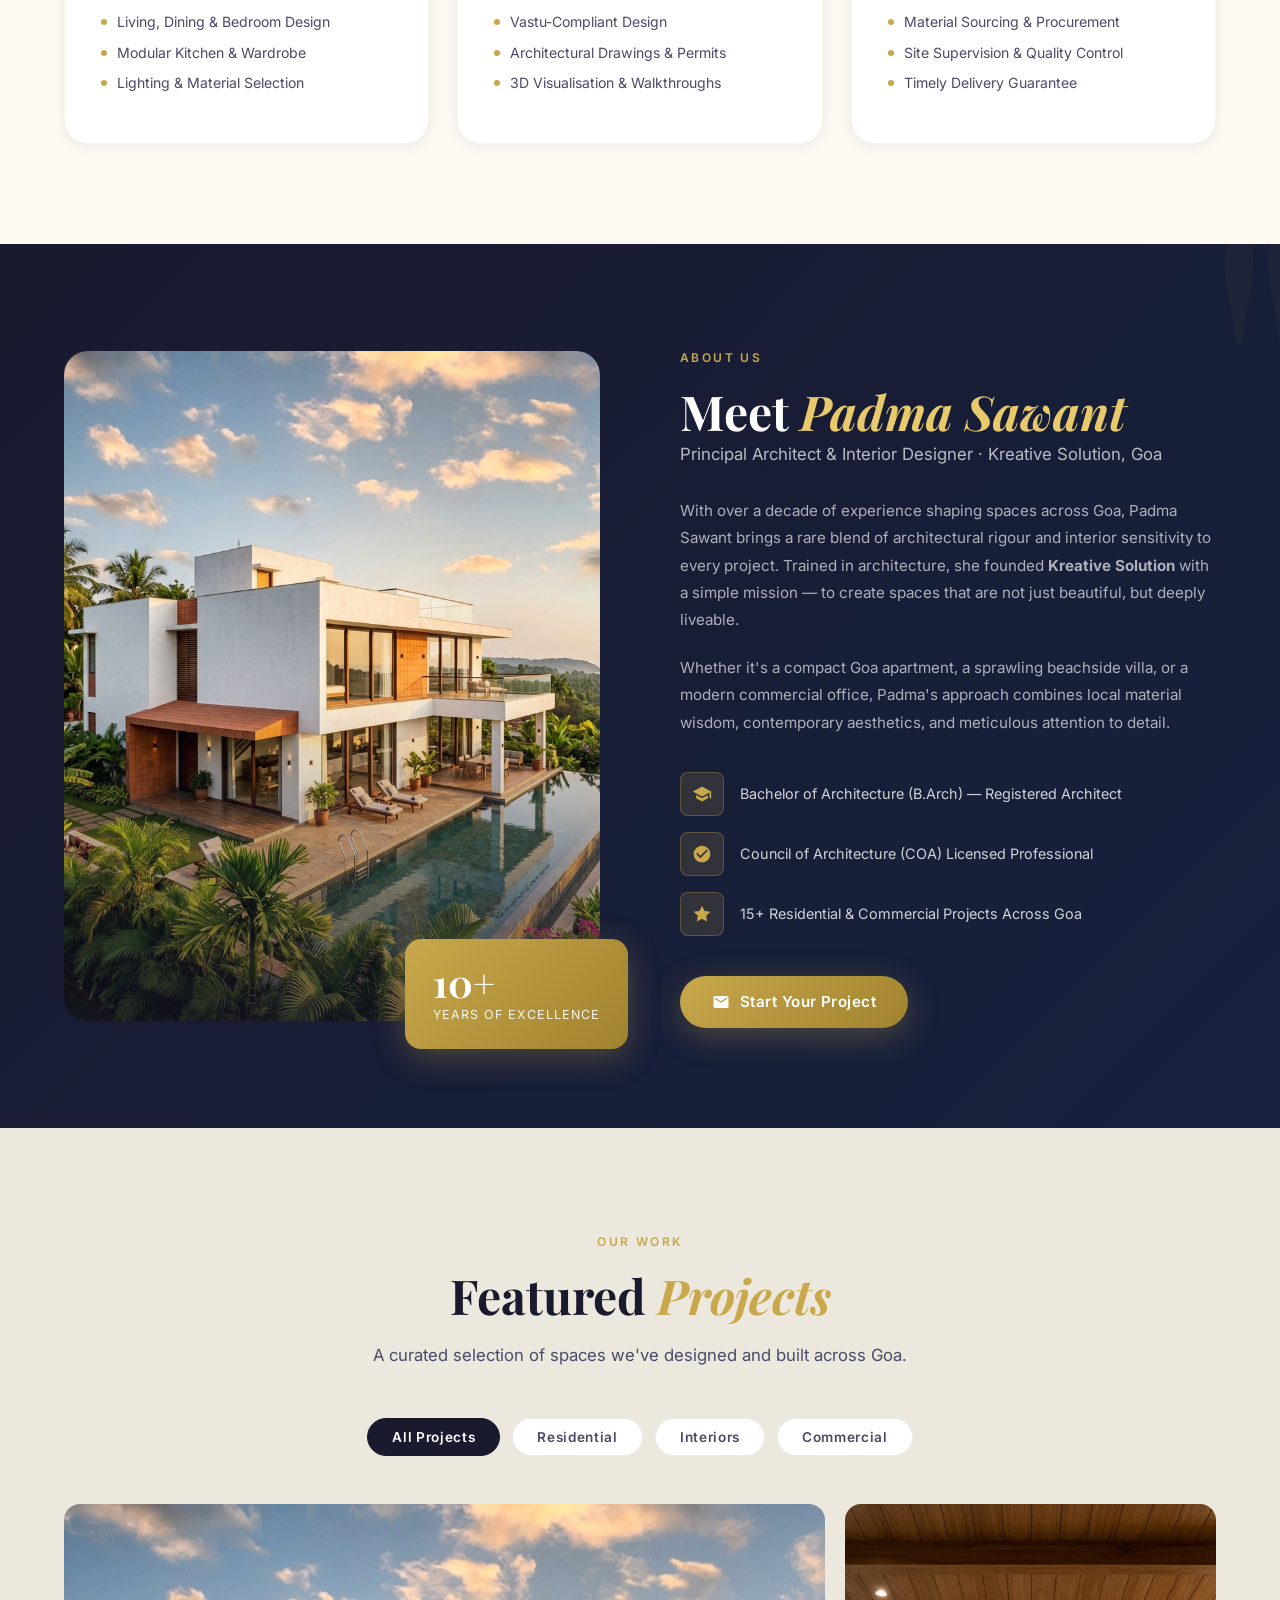
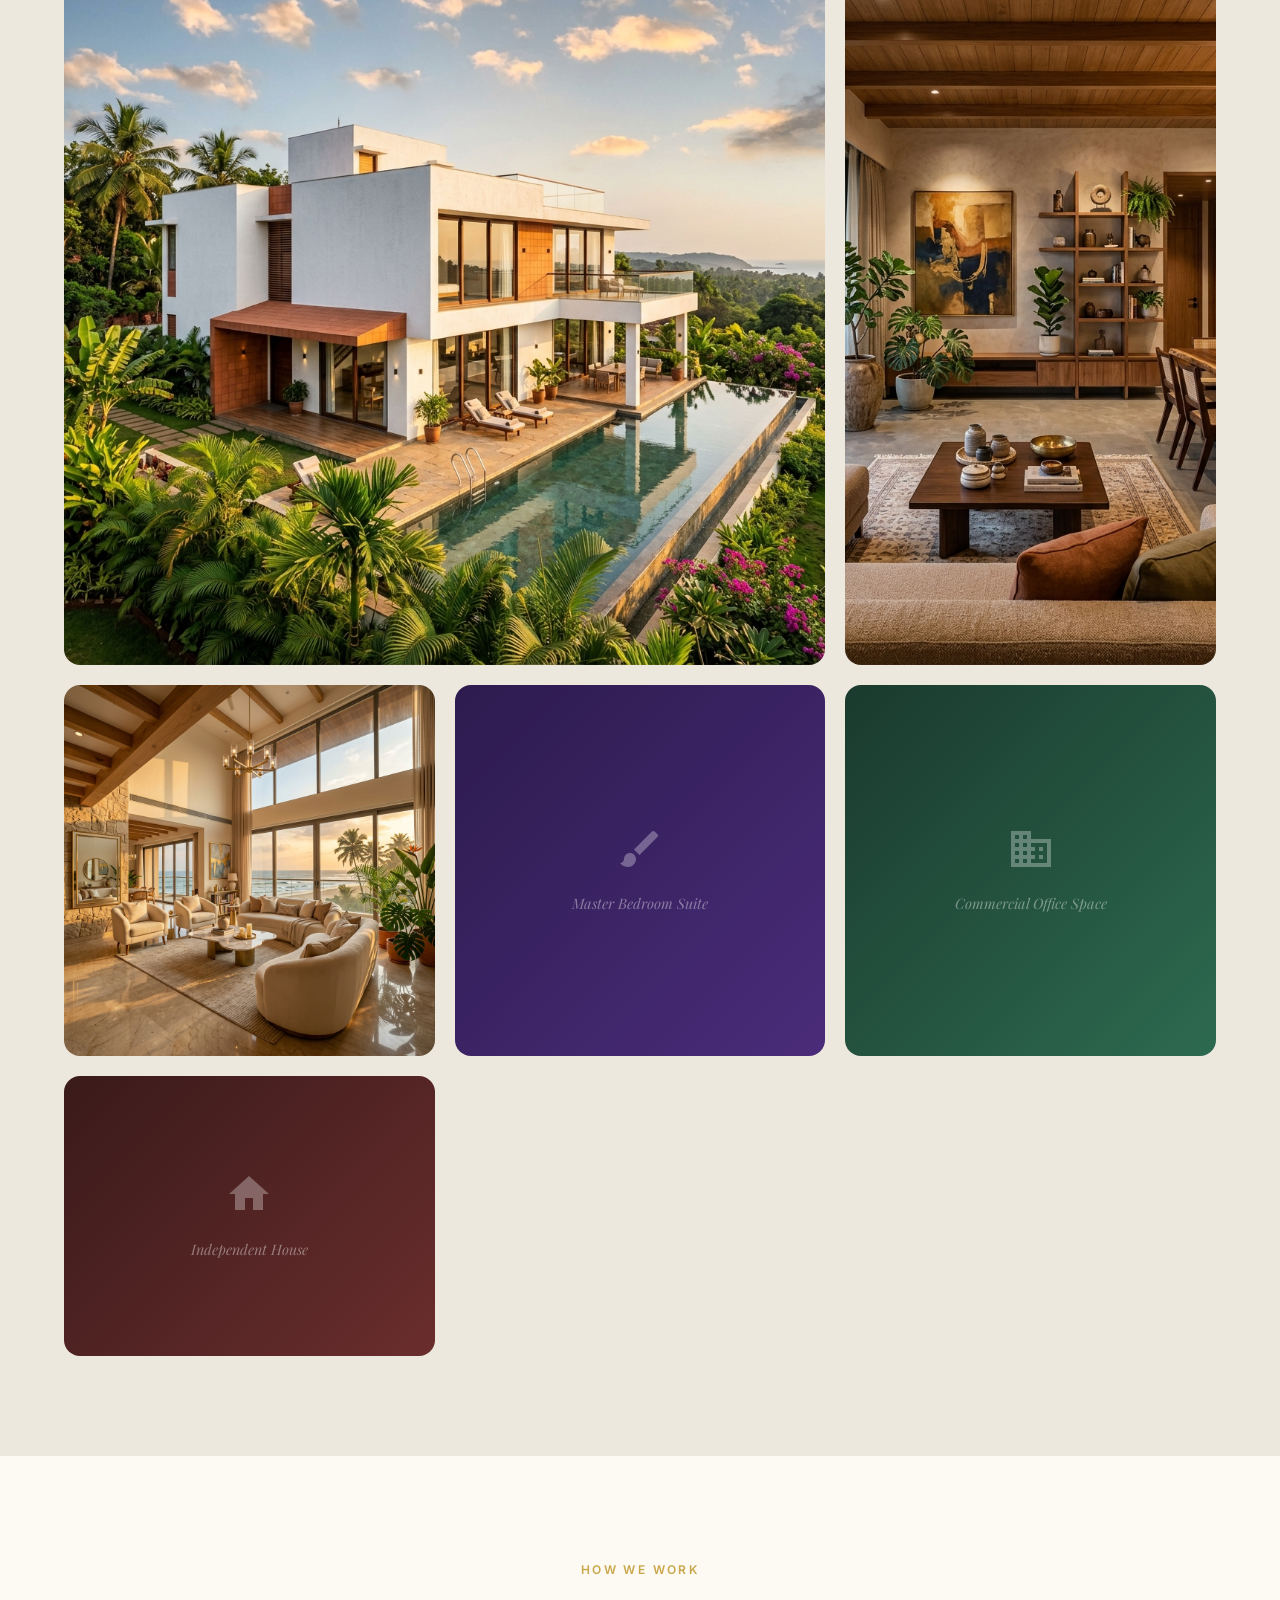
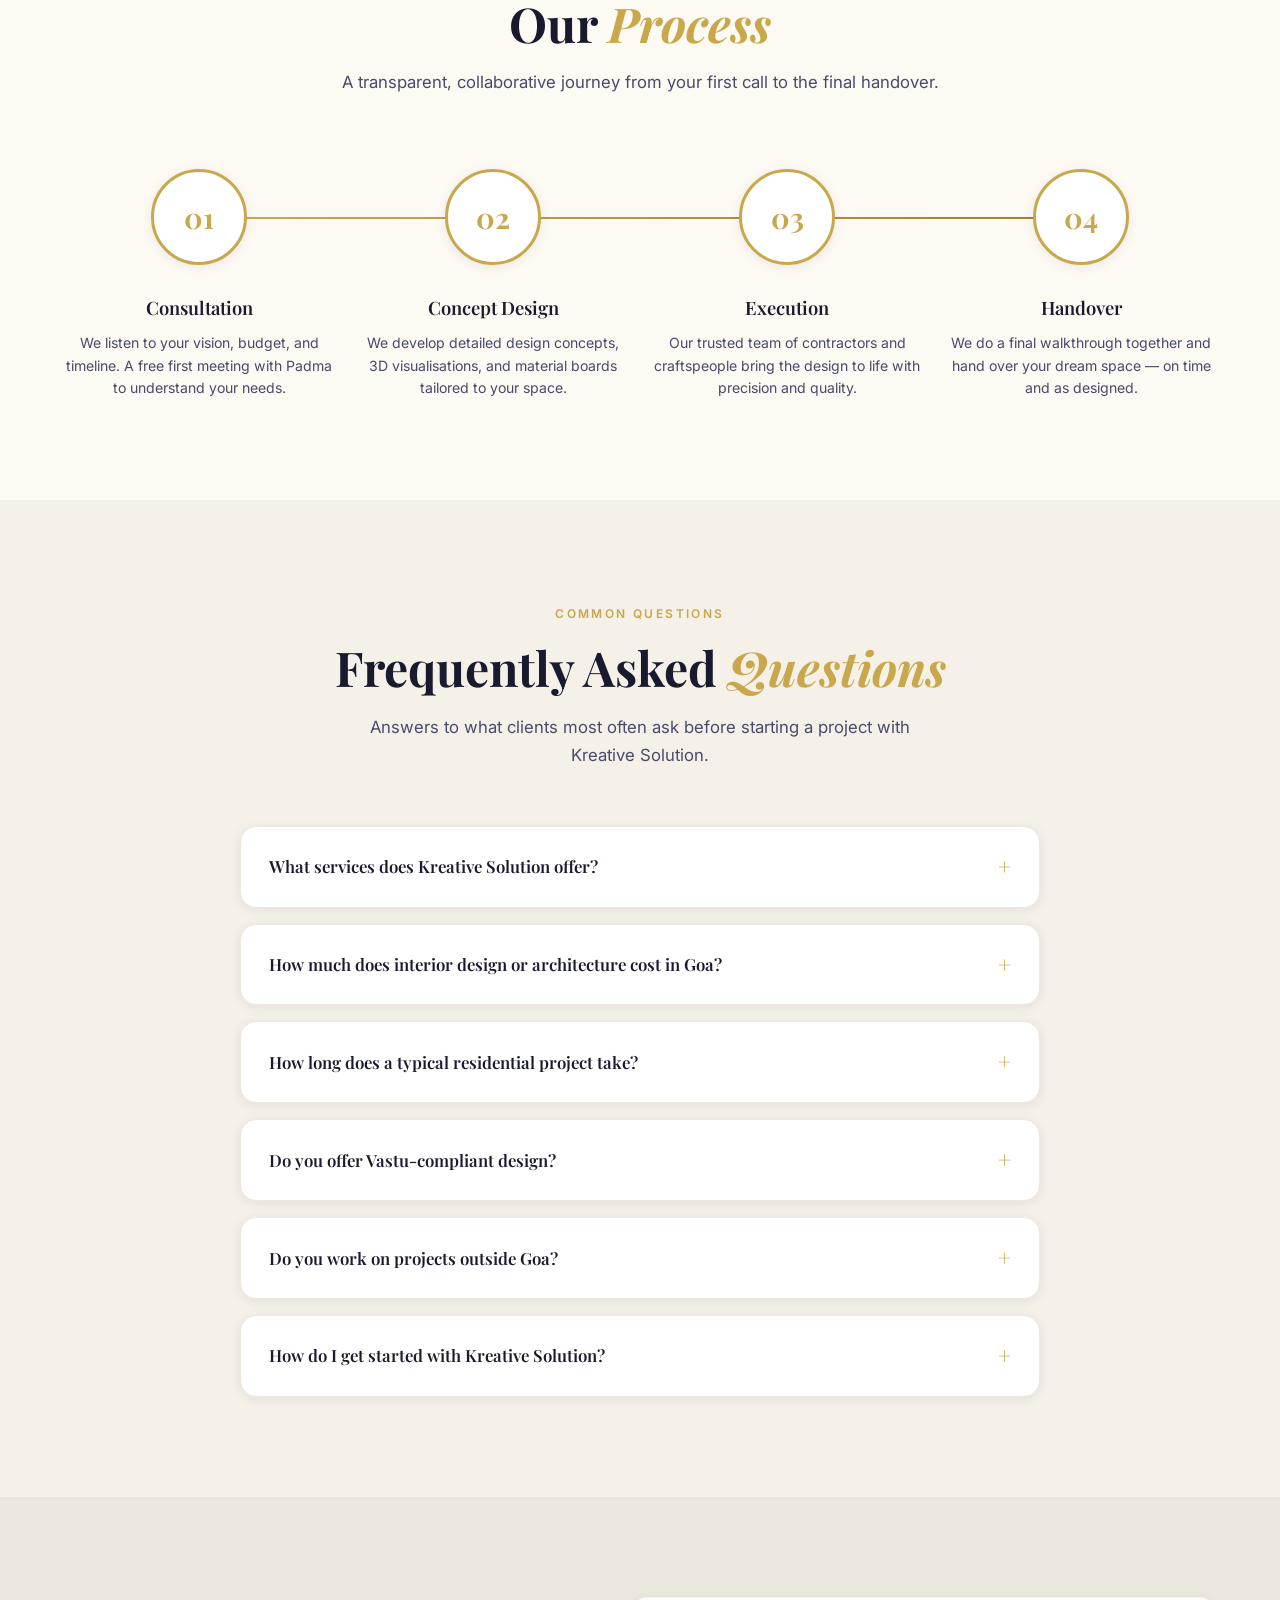
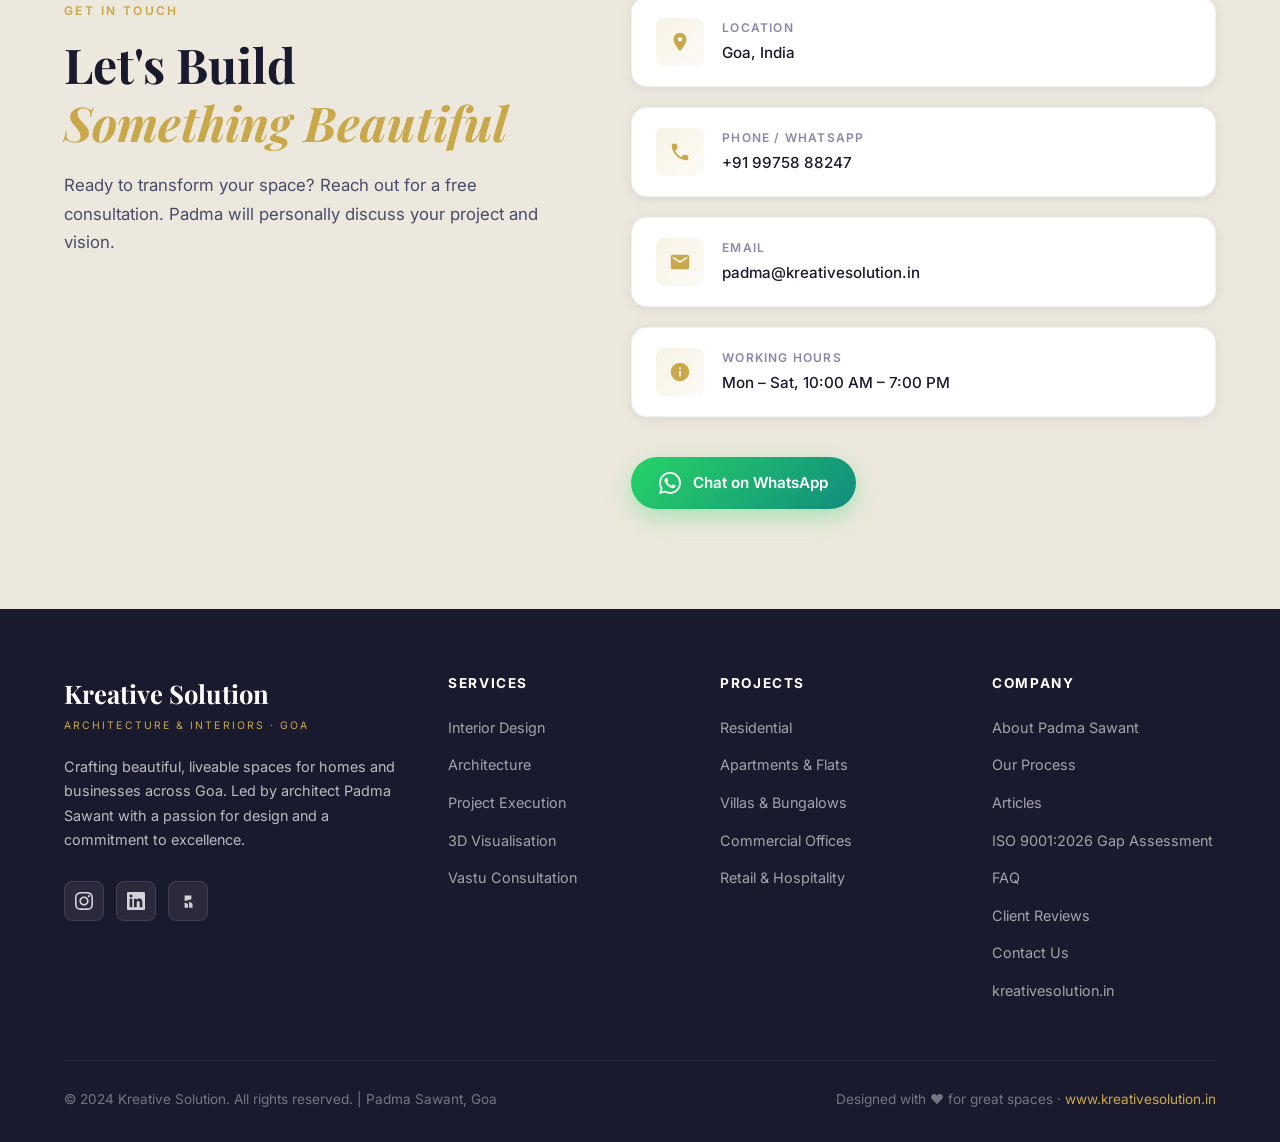
==== commit 199c8b0d: "Add ISO 9001:2026 gap assessment tool for manufacturing Clause-by-clause checklist (clauses 4-10, 92" ====
--- a/index.html
+++ b/index.html
@@ -768,6 +768,7 @@
             <li><a href="#about">About Padma Sawant</a></li>
             <li><a href="#process">Our Process</a></li>
             <li><a href="articles/">Articles</a></li>
+            <li><a href="tools/iso-9001-gap-assessment.html">ISO 9001:2026 Gap Assessment</a></li>
             <li><a href="#faq">FAQ</a></li>
             <li><a href="#testimonials">Client Reviews</a></li>
             <li><a href="#contact">Contact Us</a></li>
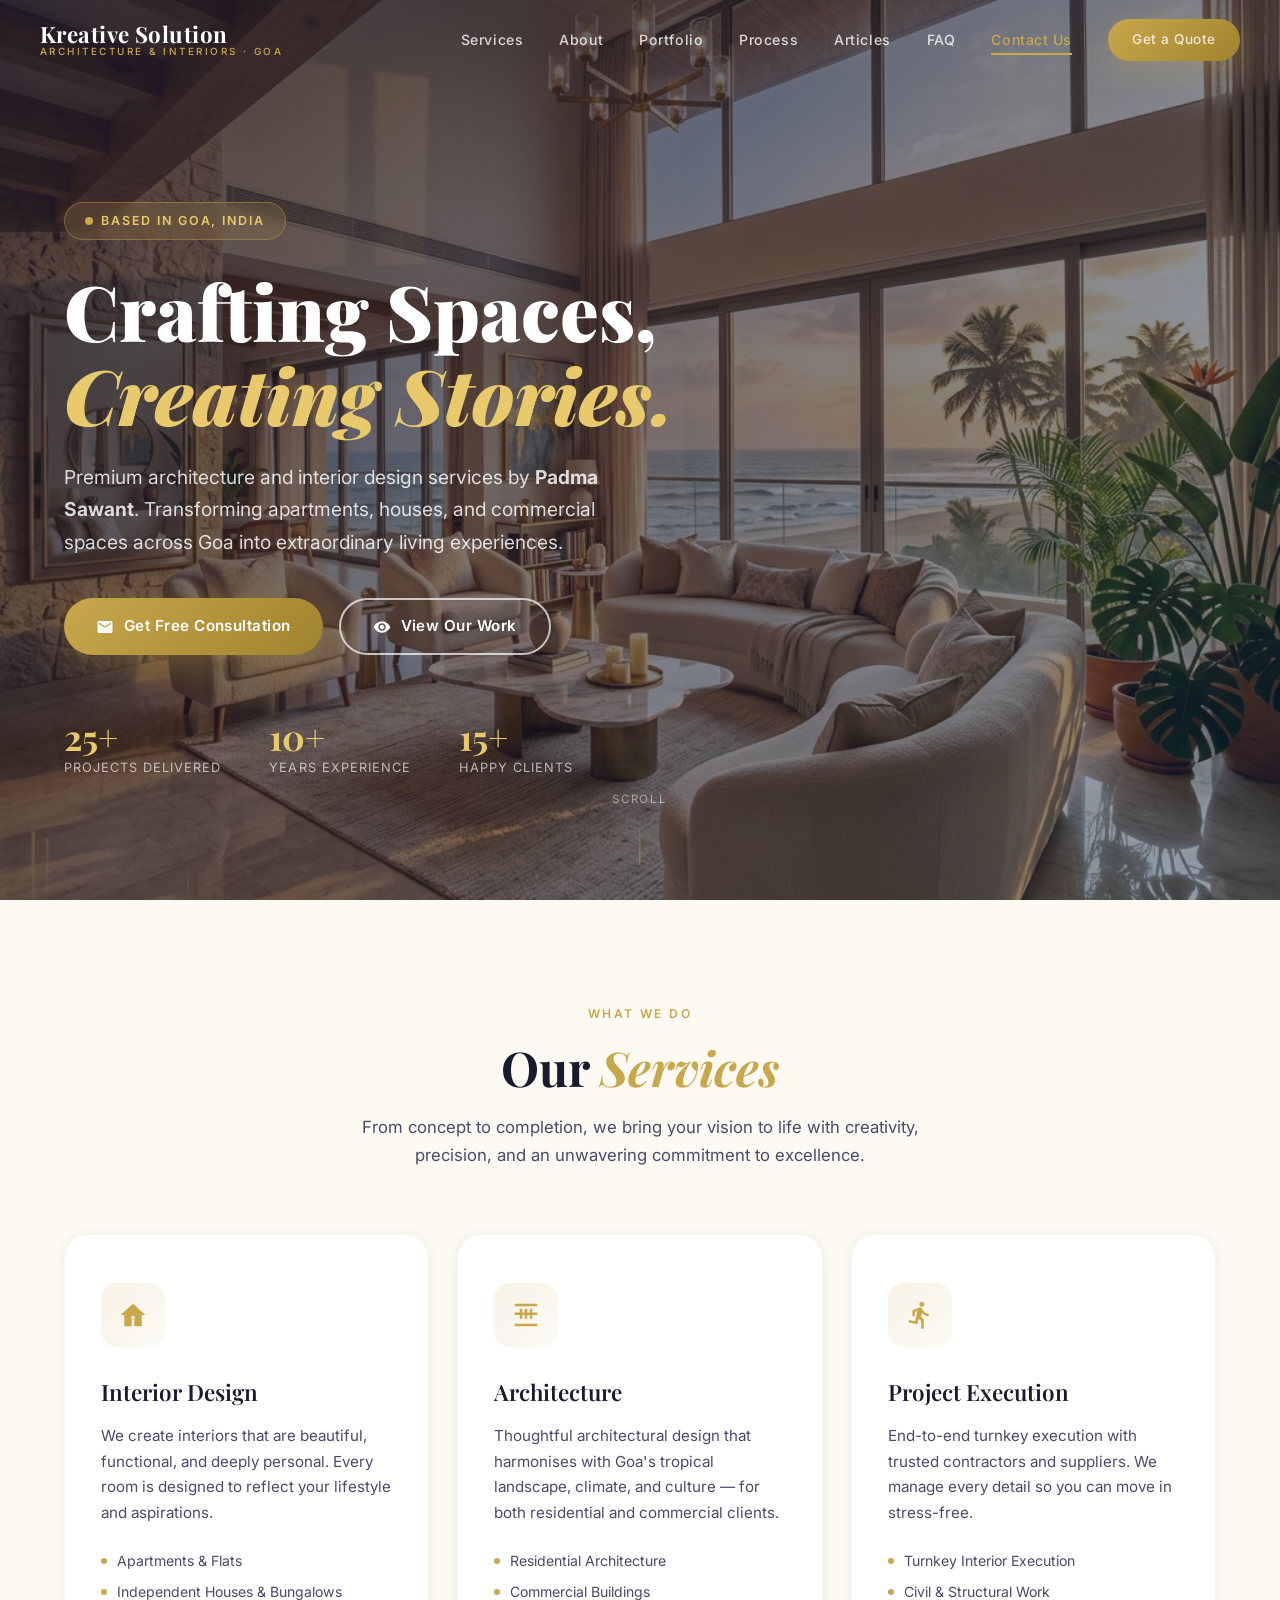
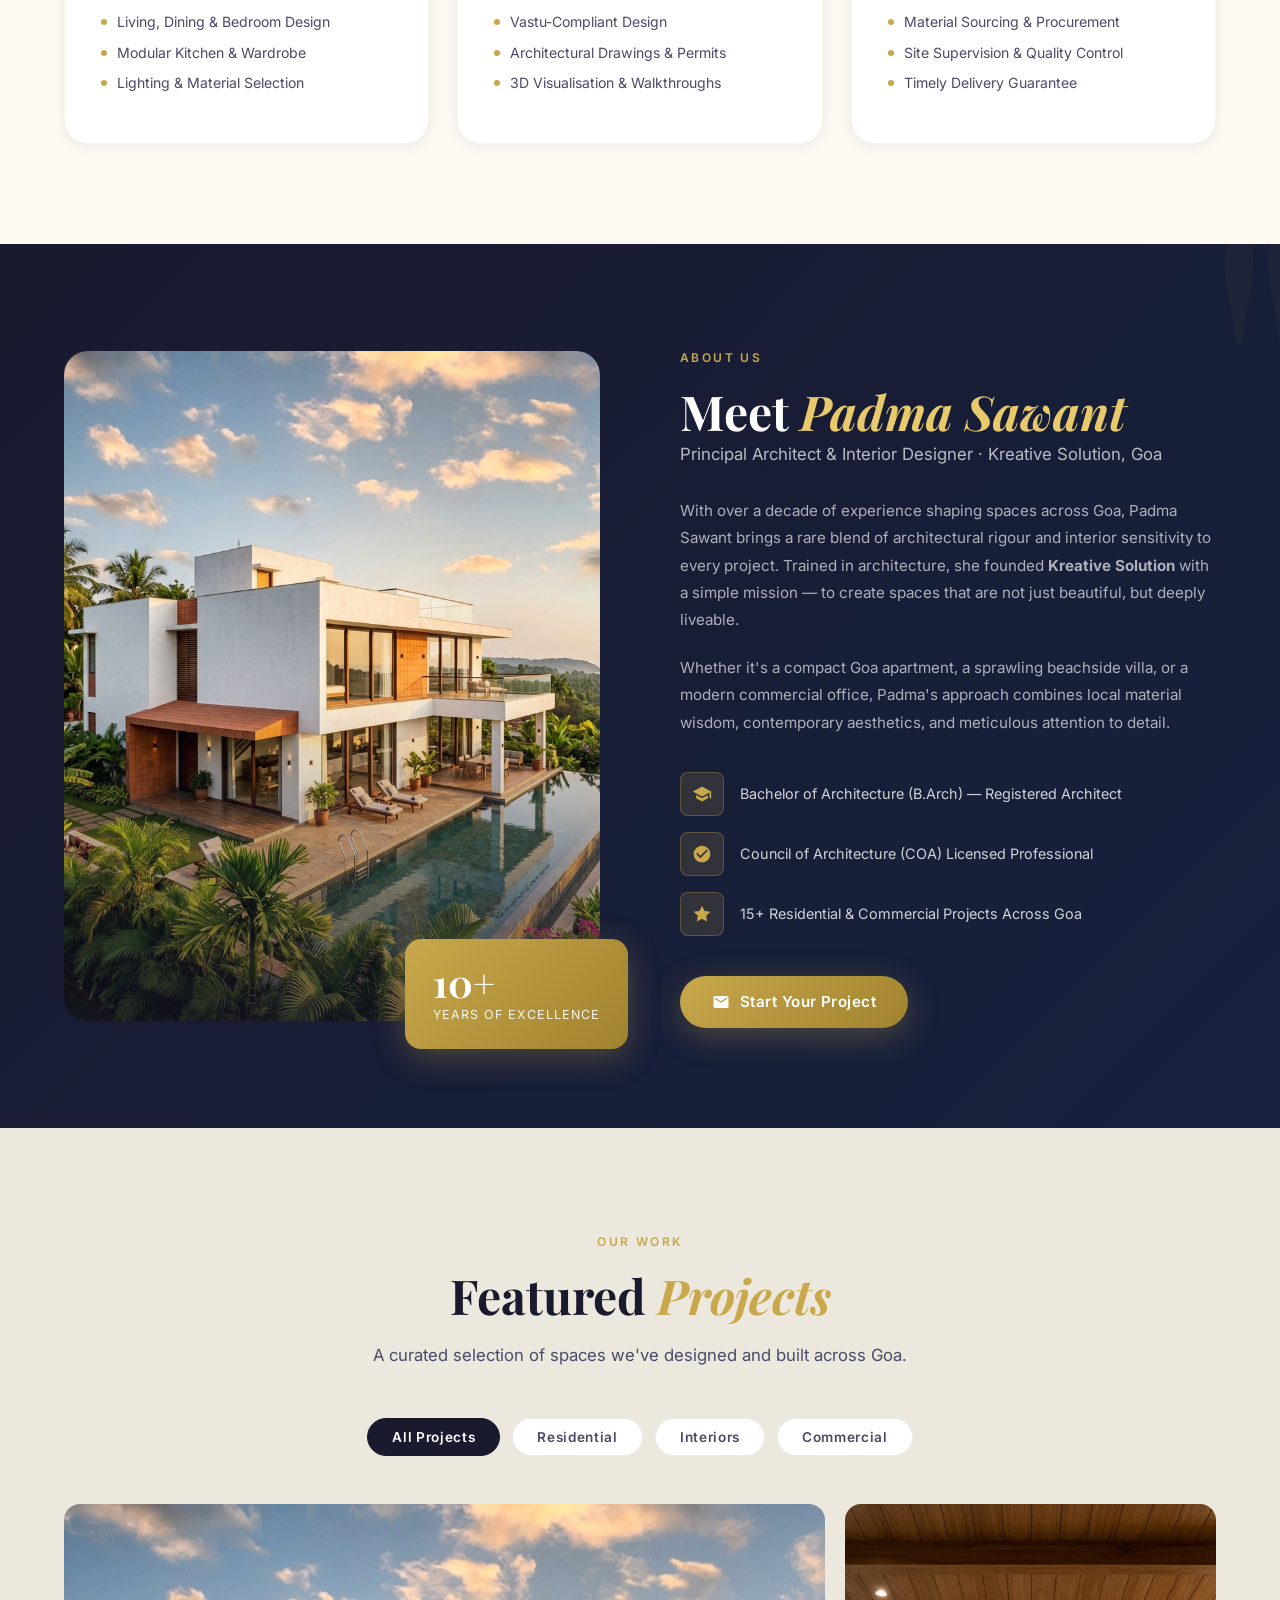
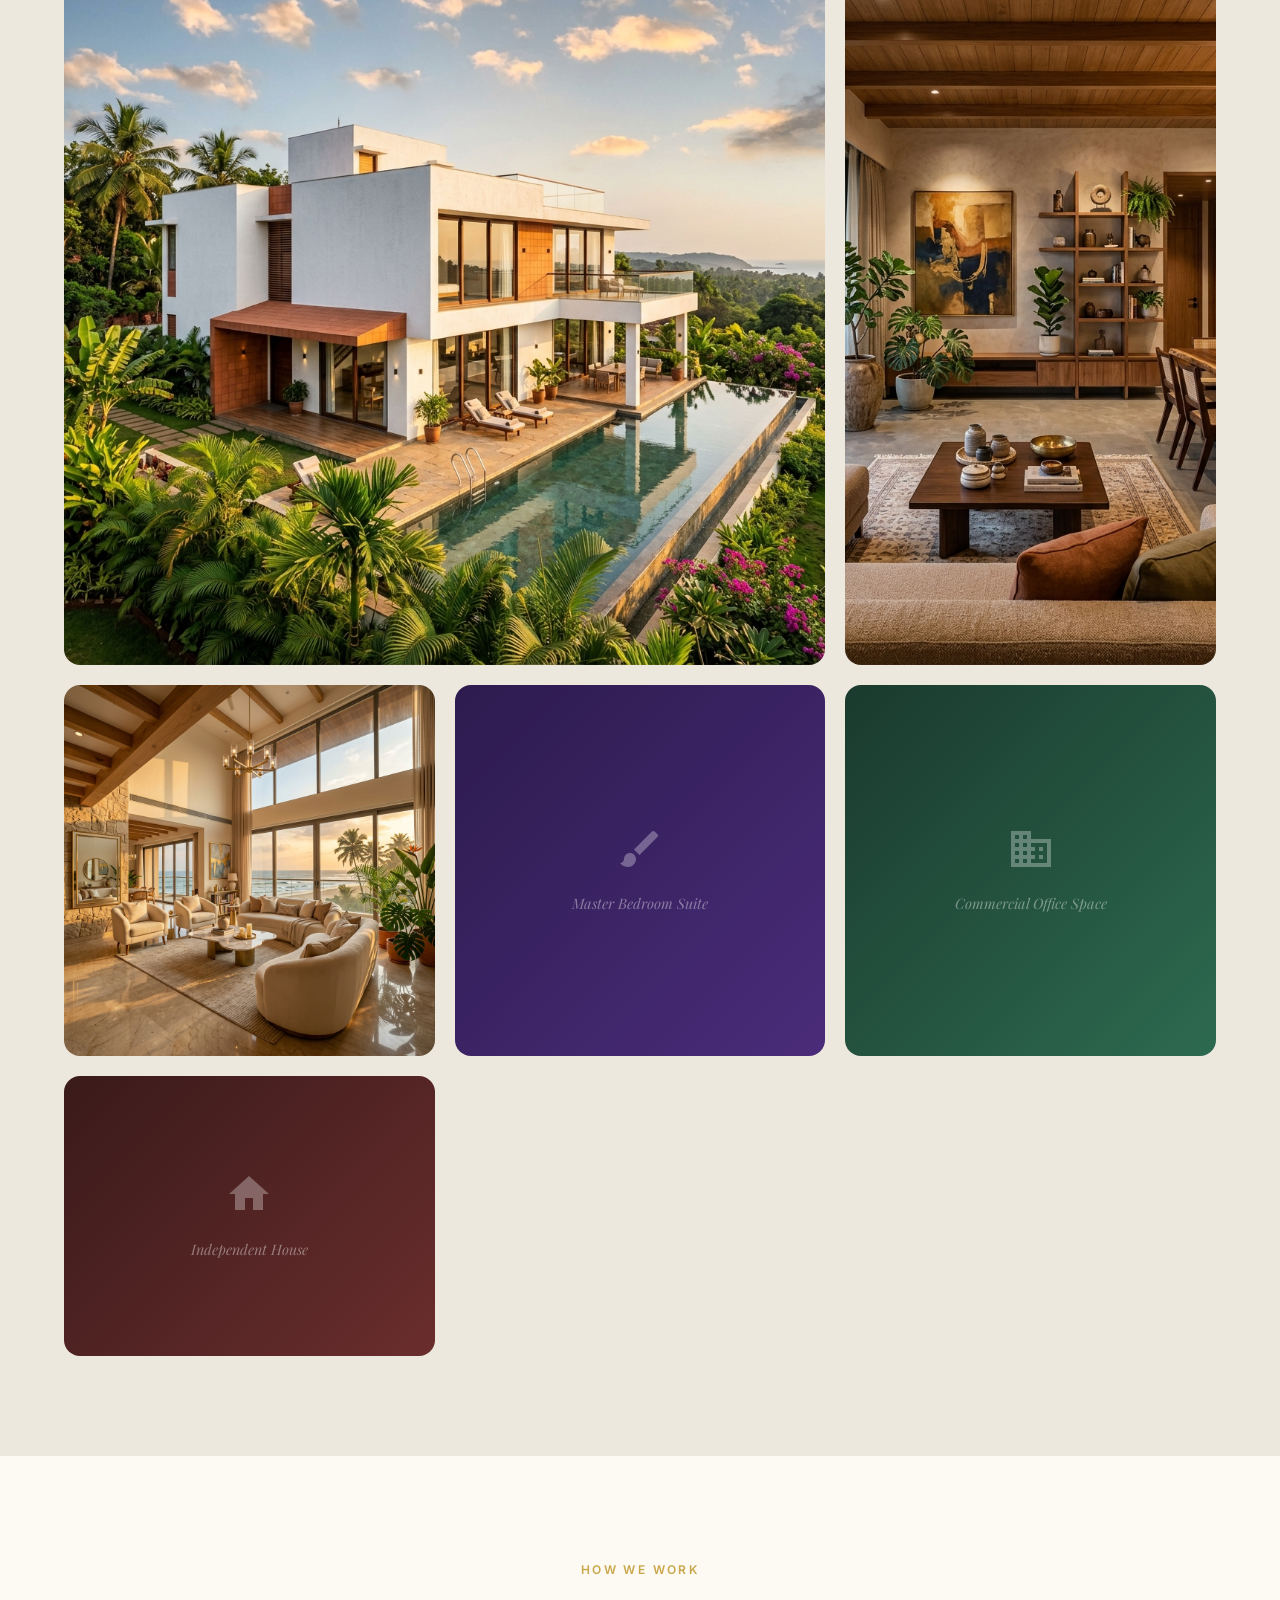
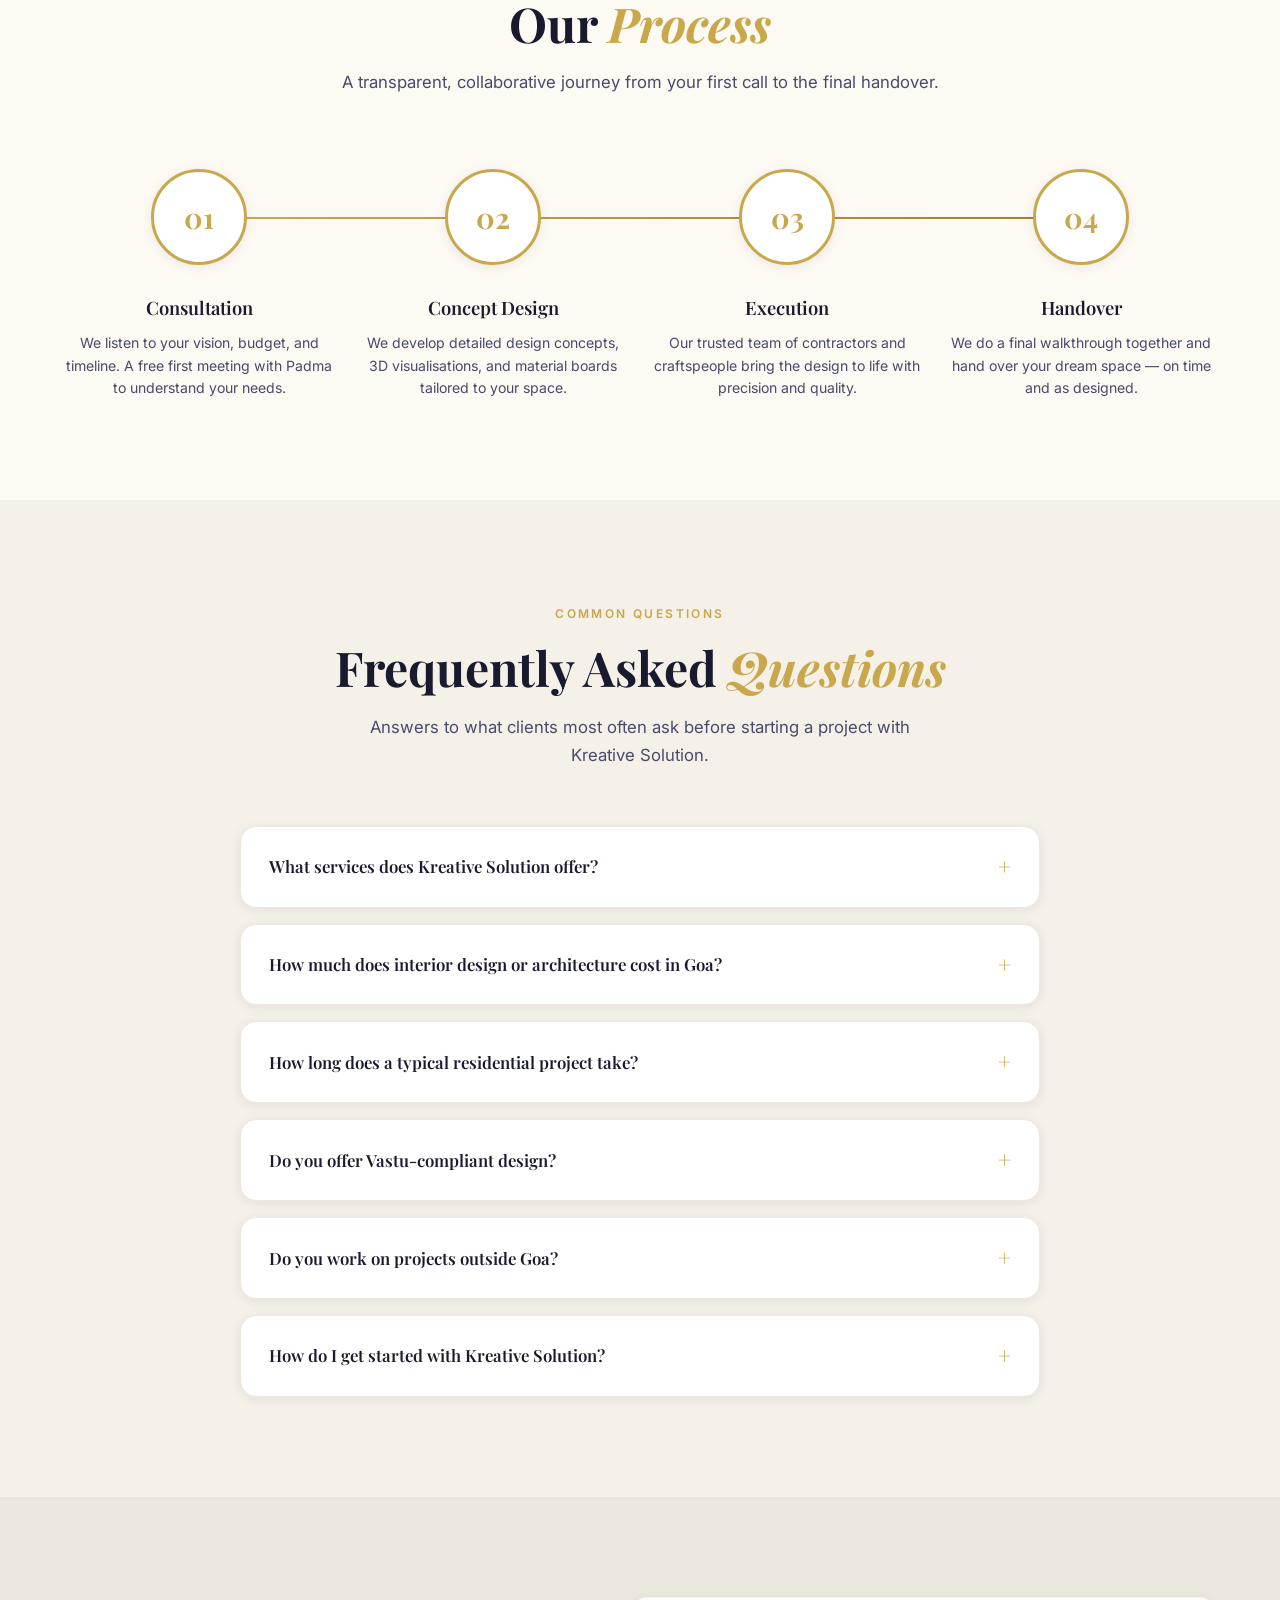
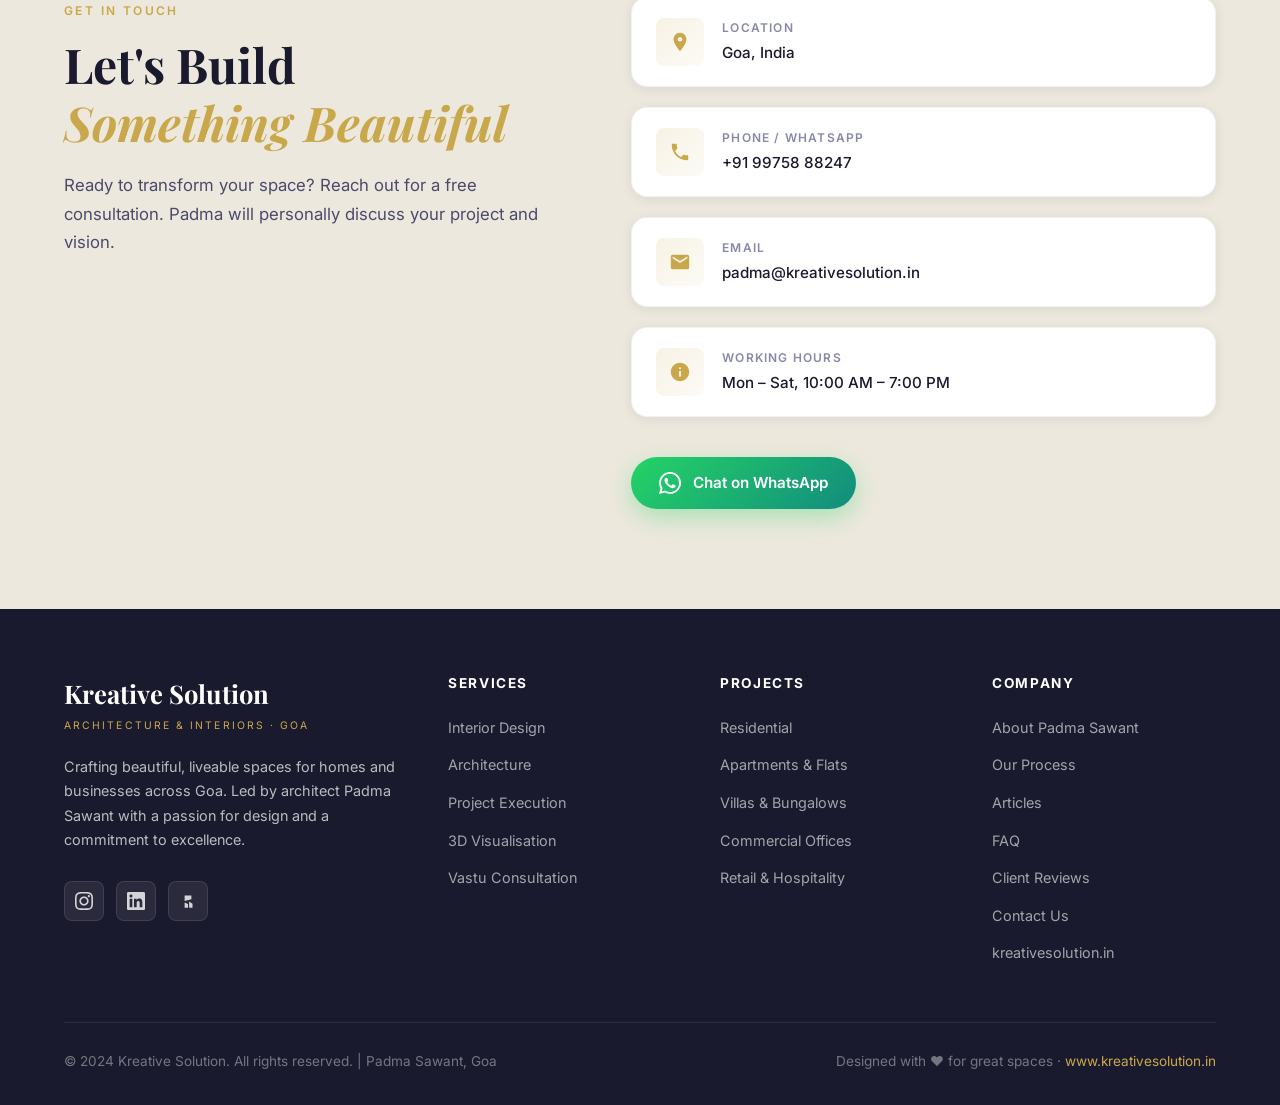
==== commit 5f5edfe0: "Revert "Add ISO 9001:2026 gap assessment tool for manufacturing" This reverts commit 199c8b0d7fae5ce" ====
--- a/index.html
+++ b/index.html
@@ -768,7 +768,6 @@
             <li><a href="#about">About Padma Sawant</a></li>
             <li><a href="#process">Our Process</a></li>
             <li><a href="articles/">Articles</a></li>
-            <li><a href="tools/iso-9001-gap-assessment.html">ISO 9001:2026 Gap Assessment</a></li>
             <li><a href="#faq">FAQ</a></li>
             <li><a href="#testimonials">Client Reviews</a></li>
             <li><a href="#contact">Contact Us</a></li>
